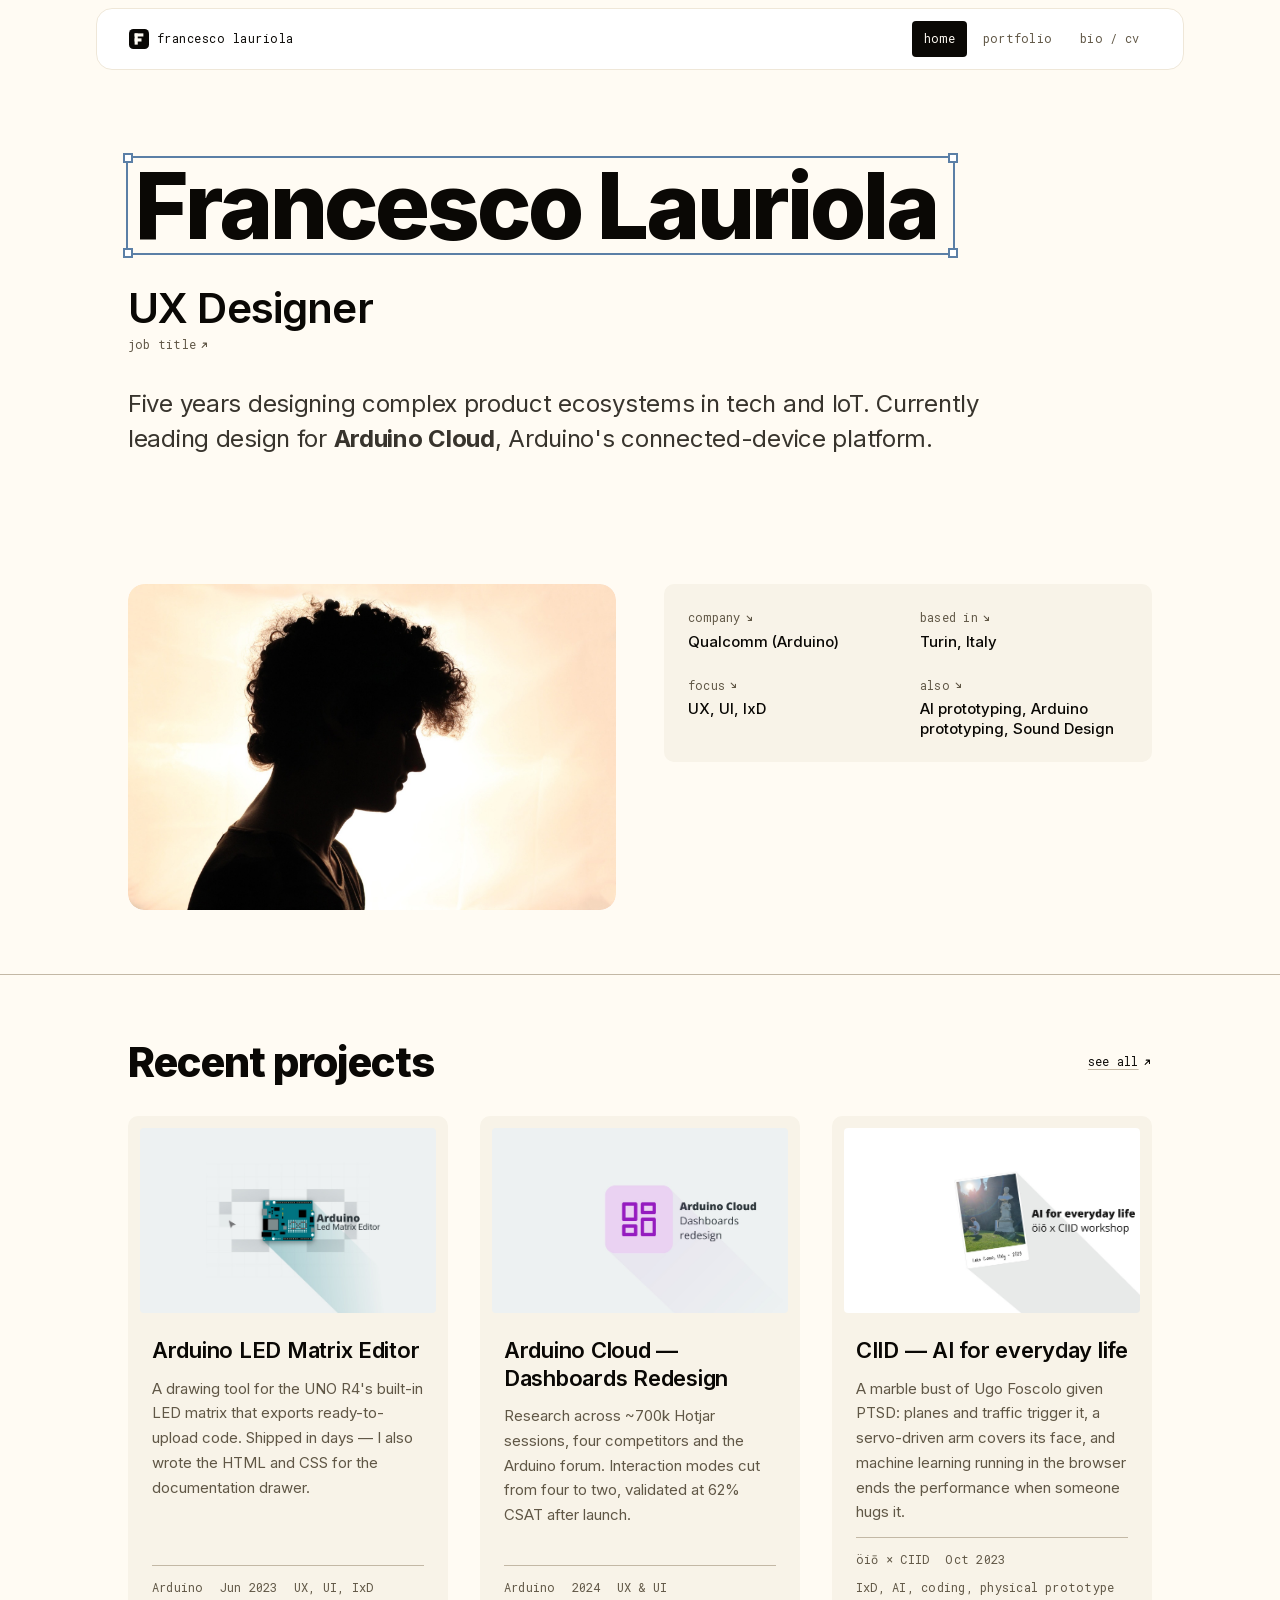
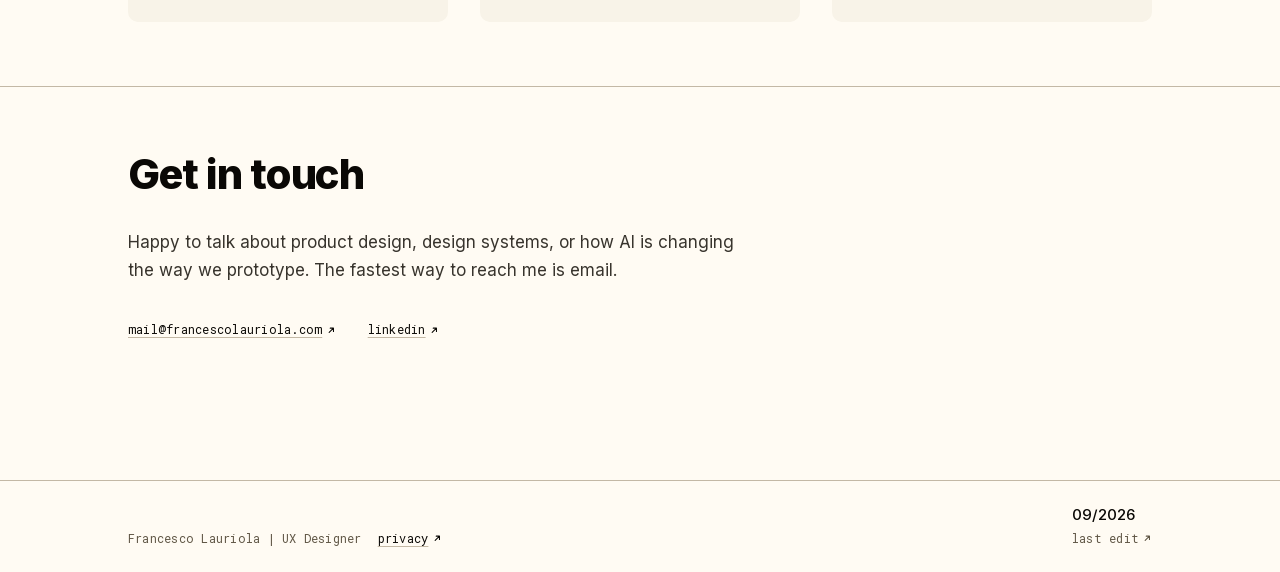
==== index.html @ 69a5b22e "Drop .html from the URLs GitHub Pages already resolves /portfolio to portfolio.html, so this is only" ====
<!doctype html>
<html lang="en">
<head>
<meta charset="utf-8">
<meta name="viewport" content="width=device-width, initial-scale=1">

<title>Francesco Lauriola — UX Designer</title>
<meta name="description" content="UX Designer with five years designing complex product ecosystems in tech and IoT. Currently leading design for Arduino Cloud at Qualcomm.">
<link rel="canonical" href="https://francescolauriola.com/">

<meta property="og:type" content="website">
<meta property="og:url" content="https://francescolauriola.com/">
<meta property="og:title" content="Francesco Lauriola — UX Designer">
<meta property="og:description" content="Five years designing complex product ecosystems in tech and IoT. Currently leading design for Arduino Cloud.">
<meta property="og:image" content="https://francescolauriola.com/assets/img/portrait.jpg">
<meta name="twitter:card" content="summary_large_image">
<meta name="theme-color" content="#F8F3E8">
<meta name="theme-color" content="#0A0805" media="(prefers-color-scheme: dark)">

<link rel="icon" href="favicon.svg" type="image/svg+xml">
<link rel="preload" href="assets/fonts/inter-latin.woff2" as="font" type="font/woff2" crossorigin>
<link rel="stylesheet" href="assets/css/site.css">

<!-- shared header + footer, defined once in assets/js/components.js.
     Not deferred: the custom elements must exist before the parser reaches them. -->
<script src="assets/js/site.config.js"></script>
<script src="assets/js/components.js"></script>

<script type="application/ld+json">
{
  "@context": "https://schema.org",
  "@type": "Person",
  "name": "Francesco Lauriola",
  "jobTitle": "UX Designer",
  "email": "mailto:mail@francescolauriola.com",
  "address": { "@type": "PostalAddress", "addressLocality": "Turin", "addressCountry": "IT" },
  "worksFor": { "@type": "Organization", "name": "Qualcomm (Arduino)" },
  "sameAs": [
    "https://www.linkedin.com/in/francesco-lauriola/"
  ]
}
</script>
</head>

<body data-page="home">

<a class="skip-link" href="#main">Skip to content</a>

<!-- One arrow, defined once, referenced everywhere. ↗ and ↘ are not in Inter's
     latin subset, so drawing them keeps weight and baseline consistent. -->
<svg width="0" height="0" style="position:absolute" aria-hidden="true" focusable="false">
  <symbol id="arrow" viewBox="0 0 12 12">
    <path d="M3 9 9 3M4.5 3H9v4.5" fill="none" stroke="currentColor" stroke-width="1.5"
          stroke-linecap="round" stroke-linejoin="round"/>
  </symbol>
  <!-- Lucide icons (MIT) — https://lucide.dev -->
  <symbol id="i-grip" viewBox="0 0 24 24">
    <circle cx="9" cy="5" r="1.6"/><circle cx="9" cy="12" r="1.6"/><circle cx="9" cy="19" r="1.6"/>
    <circle cx="15" cy="5" r="1.6"/><circle cx="15" cy="12" r="1.6"/><circle cx="15" cy="19" r="1.6"/>
  </symbol>
  <symbol id="i-reset" viewBox="0 0 24 24">
    <path d="M3 12a9 9 0 1 0 9-9 9.75 9.75 0 0 0-6.74 2.74L3 8"/><path d="M3 3v5h5"/>
  </symbol>
</svg>

<!-- announcements for assistive tech when blocks are reordered -->
<div class="sr-only" aria-live="polite" data-announce></div>

<site-header></site-header>

<!-- Same three links for browsers with JavaScript off, where <site-header>
     stays empty. Keep in sync with the NAV array in assets/js/components.js —
     the only thing on the site that is still duplicated per page. -->
<noscript>
  <nav class="nav nav--fallback" aria-label="Main">
    <a class="nav__link" data-page="home"      href="/">home</a>
    <a class="nav__link" data-page="portfolio" href="/portfolio">portfolio</a>
    <a class="nav__link" data-page="bio"       href="/bio">bio / cv</a>
  </nav>
</noscript>

<main id="main">

  <!-- Hero ------------------------------------------------------------- -->
  <section class="hero">
    <div class="container">

      <!-- The name in a selection box, as on the cover slide of the portfolio.
           Drag any handle to resize it: the name scales to fit and the page
           reflows underneath (site.js). The wrapper — not the <h1> — carries
           the handles, so the heading's accessible name stays clean. -->
      <div class="selbox hero__name" data-selbox>
        <h1 class="display">Francesco Lauriola</h1>
        <span class="selbox__handle selbox__handle--nw" data-side="-1" aria-hidden="true"></span>
        <span class="selbox__handle selbox__handle--ne" data-side="1"  aria-hidden="true"></span>
        <span class="selbox__handle selbox__handle--sw" data-side="-1" aria-hidden="true"></span>
        <button class="selbox__handle selbox__handle--se" data-side="1" type="button"
                role="slider" aria-label="Resize the name" aria-orientation="horizontal"
                aria-valuemin="0" aria-valuemax="100" aria-valuenow="100"></button>
      </div>

      <div class="meta meta--reverse">
        <span class="mono meta__label">
          job title <svg class="arrow" aria-hidden="true"><use href="#arrow"/></svg>
        </span>
        <p class="hero__role">UX Designer</p>
      </div>

      <p class="lead hero__intro">
        Five years designing complex product ecosystems in tech and IoT.
        Currently leading design for <strong>Arduino Cloud</strong>, Arduino's
        connected-device platform.
      </p>
    </div>
  </section>

  <!-- Portrait + facts ------------------------------------------------- -->
  <section class="section">
    <!-- Drag the portrait or the facts chip onto the other one to swap them. -->
    <div class="container split reveal" data-sortable="split">

      <figure class="portrait">
        <!-- draggable="false" + pointer-events:none in site.css § 7.6: macOS and iOS
             answer a press-and-hold on an <img> themselves (drag out, subject lift,
             save-image), which fought the reorder. The events land on the <figure>. -->
        <img src="assets/img/portrait.jpg" width="1600" height="1067" draggable="false"
             alt="Backlit profile portrait of Francesco Lauriola in silhouette against a warm amber background.">
        <button class="grip" type="button" aria-label="Move the portrait (drag, or use the arrow keys)">
          <svg aria-hidden="true"><use href="#i-grip"/></svg>
        </button>
      </figure>

      <div class="facts">
        <button class="grip" type="button" aria-label="Move the facts (drag, or use the arrow keys)">
          <svg aria-hidden="true"><use href="#i-grip"/></svg>
        </button>
        <div class="meta">
          <span class="mono meta__label">
            company <svg class="arrow arrow--down" aria-hidden="true"><use href="#arrow"/></svg>
          </span>
          <span class="meta__value">Qualcomm (Arduino)</span>
        </div>
        <div class="meta">
          <span class="mono meta__label">
            based in <svg class="arrow arrow--down" aria-hidden="true"><use href="#arrow"/></svg>
          </span>
          <span class="meta__value">Turin, Italy</span>
        </div>
        <div class="meta">
          <span class="mono meta__label">
            focus <svg class="arrow arrow--down" aria-hidden="true"><use href="#arrow"/></svg>
          </span>
          <span class="meta__value">UX, UI, IxD</span>
        </div>
        <div class="meta">
          <span class="mono meta__label">
            also <svg class="arrow arrow--down" aria-hidden="true"><use href="#arrow"/></svg>
          </span>
          <span class="meta__value">AI prototyping, Arduino prototyping, Sound Design</span>
        </div>
      </div>

    </div>
  </section>

  <!-- Selected work ---------------------------------------------------- -->
  <section class="section">
    <div class="container">

      <div class="section-head reveal">
        <div class="meta meta--reverse">
<!--        <span class="mono meta__label">
            selected work <svg class="arrow" aria-hidden="true"><use href="#arrow"/></svg>
            </span> -->
          <div class="h2-row">
            <h2 class="h2">Recent projects</h2>
            <button class="icon-btn" type="button" data-reset-order hidden
                    aria-label="Reset the original order" title="Reset order">
              <svg aria-hidden="true"><use href="#i-reset"/></svg>
            </button>
          </div>
        </div>
        <a class="out" href="/portfolio">
          see all <svg class="arrow" aria-hidden="true"><use href="#arrow"/></svg>
        </a>
      </div>

      <!-- Drag cards to reorder them; the reset button appears beside the title. -->
      <div class="projects reveal" data-sortable="cards">

        <!-- CARD TEMPLATE — duplicate this <article> to add a project -->
        <article class="project-card">
          <button class="grip" type="button" aria-label="Move this project (drag, or use the arrow keys)">
            <svg aria-hidden="true"><use href="#i-grip"/></svg>
          </button>
          <div class="project-card__cover">
            <img src="assets/img/projects/led-matrix-editor.jpg" width="1400" height="900" loading="lazy"
                 alt="Project cover: Arduino LED Matrix Editor.">
          </div>
          <div class="project-card__body">
            <h3 class="h3 project-card__title">
              <a class="project-card__link" href="/led-matrix-editor" draggable="false">Arduino LED Matrix Editor</a>
            </h3>
            <p class="project-card__desc">
              A drawing tool for the UNO R4's built-in LED matrix that exports ready-to-upload
              code. Shipped in days — I also wrote the HTML and CSS for the documentation drawer.
            </p>
            <div class="project-card__foot">
              <div class="meta-row">
                <span class="mono">Arduino</span>
                <span class="mono">Jun 2023</span>
                <span class="mono">UX, UI, IxD</span>
              </div>
            </div>
          </div>
        </article>

        <article class="project-card">
          <button class="grip" type="button" aria-label="Move this project (drag, or use the arrow keys)">
            <svg aria-hidden="true"><use href="#i-grip"/></svg>
          </button>
          <div class="project-card__cover">
            <img src="assets/img/projects/dashboards-redesign.jpg" width="1400" height="875" loading="lazy"
                 alt="Project cover: Arduino Cloud Dashboards redesign.">
          </div>
          <div class="project-card__body">
            <h3 class="h3 project-card__title">
              <a class="project-card__link" href="/dashboards-redesign" draggable="false">Arduino Cloud — Dashboards Redesign</a>
            </h3>
            <p class="project-card__desc">
              Research across ~700k Hotjar sessions, four competitors and the Arduino forum.
              Interaction modes cut from four to two, validated at 62% CSAT after launch.
            </p>
            <div class="project-card__foot">
              <div class="meta-row">
                <span class="mono">Arduino</span>
                <span class="mono">2024</span>
                <span class="mono">UX &amp; UI</span>
              </div>
            </div>
          </div>
        </article>

        <article class="project-card">
          <button class="grip" type="button" aria-label="Move this project (drag, or use the arrow keys)">
            <svg aria-hidden="true"><use href="#i-grip"/></svg>
          </button>
          <div class="project-card__cover">
            <img src="assets/img/projects/ciid-ai-everyday-life.jpg" width="1400" height="1074" loading="lazy"
                 alt="Project cover: AI for everyday life, öiō × CIID workshop on Lake Como.">
          </div>
          <div class="project-card__body">
            <h3 class="h3 project-card__title">
              <a class="project-card__link" href="/ciid" draggable="false">CIID — AI for everyday life</a>
            </h3>
            <p class="project-card__desc">
              A marble bust of Ugo Foscolo given PTSD: planes and traffic trigger it, a servo-driven
              arm covers its face, and machine learning running in the browser ends the performance
              when someone hugs it.
            </p>
            <div class="project-card__foot">
              <div class="meta-row">
                <span class="mono">öiō × CIID</span>
                <span class="mono">Oct 2023</span>
                <span class="mono">IxD, AI, coding, physical prototype</span>
              </div>
            </div>
          </div>
        </article>

      </div>
    </div>
  </section>

  <!-- Contact ---------------------------------------------------------- -->
  <section class="section">
    <div class="container reveal">
      <div class="section-head">
        <div class="meta meta--reverse">
          <!-- <span class="mono meta__label">
            contacts <svg class="arrow" aria-hidden="true"><use href="#arrow"/></svg>
          </span> -->
          <h2 class="h2">Get in touch</h2>
        </div>
      </div>

      <p class="prose">
        Happy to talk about product design, design systems, or how AI is changing the
        way we prototype. The fastest way to reach me is email.
      </p>

      <div class="contact-list">
        <a class="out" href="mailto:mail@francescolauriola.com">
          mail@francescolauriola.com <svg class="arrow" aria-hidden="true"><use href="#arrow"/></svg>
        </a>
        <a class="out" href="https://www.linkedin.com/in/francesco-lauriola/" target="_blank" rel="noopener">
          linkedin <svg class="arrow" aria-hidden="true"><use href="#arrow"/></svg>
        </a>
      </div>
    </div>
  </section>

</main>

<site-footer></site-footer>

<script src="assets/js/site.js"></script>
</body>
</html>
---- assets/css/site.css ----
/* =============================================================================
   Francesco Lauriola — personal site
   -----------------------------------------------------------------------------
   Mobile first. Every rule is written for a narrow screen; the min-width
   queries at the end of each component only ADD what a wider screen earns.

   Contents
     1. Fonts
     2. Tokens            ← edit colours and type here
     3. Dark theme        ← token overrides only, follows the OS
     4. Reset + cursor
     5. Typography
     6. Layout
     7. Components
     8. Motion
     9. Print
   -----------------------------------------------------------------------------
   RULE: components must only ever reference the SEMANTIC tokens (--bg, --text,
   --border …), never the primitives (--warm-100 …). That single rule is what
   makes the dark theme a block of token overrides instead of a rewrite.
   ========================================================================== */


/* 1. Fonts ================================================================= */
/* Inter and Roboto Mono, both under the SIL Open Font License 1.1. The licence
   travels with the files: assets/fonts/OFL-Inter.txt and OFL-Roboto-Mono.txt.
   Keep them there — serving a woff2 counts as redistributing the font, and the
   OFL asks for the notice to come along. */
/* Self-hosted variable woff2 — one file per subset covers every weight.
   Downloaded from Google Fonts (OFL). No third-party requests at runtime. */

@font-face {
  font-family: 'Inter';
  font-style: normal;
  font-weight: 100 900;
  font-display: swap;
  src: url('../fonts/inter-latin.woff2') format('woff2');
  unicode-range: U+0000-00FF, U+0131, U+0152-0153, U+02BB-02BC, U+02C6, U+02DA,
    U+02DC, U+0304, U+0308, U+0329, U+2000-206F, U+20AC, U+2122, U+2191, U+2193,
    U+2212, U+2215, U+FEFF, U+FFFD;
}
@font-face {
  font-family: 'Inter';
  font-style: normal;
  font-weight: 100 900;
  font-display: swap;
  src: url('../fonts/inter-latin-ext.woff2') format('woff2');
  unicode-range: U+0100-02BA, U+02BD-02C5, U+02C7-02CC, U+02CE-02D7, U+02DD-02FF,
    U+0304, U+0308, U+0329, U+1D00-1DBF, U+1E00-1E9F, U+1EF2-1EFF, U+2020,
    U+20A0-20AB, U+20AD-20C0, U+2113, U+2C60-2C7F, U+A720-A7FF;
}
@font-face {
  font-family: 'Roboto Mono';
  font-style: normal;
  font-weight: 100 700;
  font-display: swap;
  src: url('../fonts/robotomono-latin.woff2') format('woff2');
  unicode-range: U+0000-00FF, U+0131, U+0152-0153, U+02BB-02BC, U+02C6, U+02DA,
    U+02DC, U+0304, U+0308, U+0329, U+2000-206F, U+20AC, U+2122, U+2191, U+2193,
    U+2212, U+2215, U+FEFF, U+FFFD;
}
@font-face {
  font-family: 'Roboto Mono';
  font-style: normal;
  font-weight: 100 700;
  font-display: swap;
  src: url('../fonts/robotomono-latin-ext.woff2') format('woff2');
  unicode-range: U+0100-02BA, U+02BD-02C5, U+02C7-02CC, U+02CE-02D7, U+02DD-02FF,
    U+0304, U+0308, U+0329, U+1D00-1DBF, U+1E00-1E9F, U+1EF2-1EFF, U+2020,
    U+20A0-20AB, U+20AD-20C0, U+2113, U+2C60-2C7F, U+A720-A7FF;
}


/* 2. Tokens ================================================================ */

:root {
  color-scheme: light;

  /* --- primitives: brand colours, extracted from the 2026 CV and the Figma portfolio --- */
  --warm-50:  #FFFBF3;
  --warm-75:  #F8F5EF;   /* the portfolio's secondary surface */
  --warm-100: #F8F3E8;
  --warm-200: #EFE7D8;
  --warm-300: #C3B8A5;
  --warm-600: #605746;
  --warm-800: #38342D;
  --warm-950: #0A0805;
  /* dark-theme stops, same hue family; higher = darker, like the rest of the ramp */
  --warm-400: #A99F91;   /* muted text on dark — 7.7:1 on warm-950 */
  --warm-700: #4A443A;   /* hairline on dark  — 2.1:1 on warm-950 */
  --warm-850: #1B1611;   /* surface on dark */
  --warm-900: #120E0A;   /* dark background, gradient start */
  --white:      #FFFFFF;
  --select-500: #5B7FA6;

  /* --- semantic: the only colour tokens components may use --- */
  /*   --bg:          linear-gradient(153deg, #FFF9EE 0%, #FFF 100%), #FFF; */
  --bg:          var(--warm-50);    /*website bg*/  
  --surface:     var(--warm-100);   /* cards, chips, facts — flat, no border */
  --surface-alt: var(--white);      /* image grounds, placeholder */
  --border:      var(--warm-300);   /* dividers only */
  --border-subtle: var(--warm-200);
  --text-muted:  var(--warm-600);   /* 6.4:1 on --bg — safe for body copy */
  --text:        var(--warm-800);   /* 11.2:1 on --bg */
  --text-strong: var(--warm-950);
  --select:      var(--select-500); /* 3.8:1 — UI affordances only, never small text */
  --on-strong:   var(--warm-50);
  --sel-handle:  var(--white);      /* Figma's handles are white in both themes */

  --hairline:    1px solid var(--border);
  --shadow-lift: 0 2px 4px rgb(10 8 5 / 5%), 0 16px 40px -16px rgb(10 8 5 / 16%);

  /* --- cursor: assets/cursor.svg, 29×33, tip at (5,2) --- */
  --cursor: url('../cursor.svg') 5 2, auto;

  /* --- type --- */
  --font-sans: 'Inter', system-ui, -apple-system, 'Segoe UI', sans-serif;
  --font-mono: 'Roboto Mono', ui-monospace, SFMono-Regular, Menlo, monospace;

  --step-display: clamp(2.75rem, 1.2rem + 7vw, 5.75rem);
  --step-h2:      clamp(1.625rem, 1.1rem + 2.4vw, 2.625rem);
  --step-h3:      clamp(1.125rem, 1rem + 0.5vw, 1.375rem);
  --step-lead:    clamp(1.125rem, 1rem + 0.9vw, 1.5rem);
  --step-body:    1.0625rem;
  --step-small:   0.9375rem;
  --step-mono:    0.75rem;

  /* --- space --- */
  --sp-1: 0.25rem;  --sp-2: 0.5rem;   --sp-3: 0.75rem;  --sp-4: 1rem;
  --sp-5: 1.5rem;   --sp-6: 2rem;     --sp-7: 3rem;     --sp-8: 4rem;
  --sp-9: 6rem;     --sp-10: 8rem;

  --radius-sm: 4px;
  --radius:    10px;
  --radius-lg: 16px;

  --container: 68rem;
  --measure:   38rem;
  --gutter:    var(--sp-4);   /* page side padding — grows on wider screens */
}


/* 3. Dark theme ============================================================ */
/* Token overrides only — no component below knows the theme exists.

   Two selectors, one block each, and the blocks must stay identical:
     <html data-theme="dark">   → dark, whatever the OS says
     <html data-theme="light">  → light, whatever the OS says
     no attribute               → follows prefers-color-scheme
   The media query wraps ONLY the second selector. Put it outside and
   :not([data-theme="light"]) matches everyone — dark becomes the default.

   What changes: background, surfaces, hairline, the three text levels,
   on-strong (buttons and the brand mark invert), and the shadow.
   What stays: --select (the brand blue reads 4.8:1 on warm-950) and
   --sel-handle (Figma's handles are white in dark mode too). */

:root[data-theme="dark"] {
  color-scheme: dark;
  --bg:          linear-gradient(153deg, var(--warm-900) 0%, var(--warm-950) 100%), var(--warm-950);
  --surface:     var(--warm-850);
  --surface-alt: var(--warm-800);
  --border:      var(--warm-700);
  --border-subtle: var(--warm-800);
  --text-muted:  var(--warm-400);   /* 7.7:1 */
  --text:        var(--warm-200);   /* 16:1 */
  --text-strong: var(--warm-50);
  --on-strong:   var(--warm-950);   /* cream buttons, dark text */
  --shadow-lift: 0 2px 4px rgb(0 0 0 / 45%), 0 16px 40px -16px rgb(0 0 0 / 65%);
}

@media (prefers-color-scheme: dark) {
  :root:not([data-theme="light"]) {
    color-scheme: dark;
    --bg:          linear-gradient(153deg, var(--warm-900) 0%, var(--warm-950) 100%), var(--warm-950);
    --surface:     var(--warm-850);
    --surface-alt: var(--warm-800);
    --border:      var(--warm-700);
    --border-subtle: var(--warm-800);
    --text-muted:  var(--warm-400);
    --text:        var(--warm-200);
    --text-strong: var(--warm-50);
    --on-strong:   var(--warm-950);
    --shadow-lift: 0 2px 4px rgb(0 0 0 / 45%), 0 16px 40px -16px rgb(0 0 0 / 65%);
  }
}


/* 4. Reset + cursor ======================================================== */

*, *::before, *::after { box-sizing: border-box; }

html { -webkit-text-size-adjust: 100%; cursor: var(--cursor); }

body {
  margin: 0;
  background: var(--bg);
  color: var(--text);
  font-family: var(--font-sans);
  font-size: var(--step-body);
  line-height: 1.65;
  -webkit-font-smoothing: antialiased;
  text-rendering: optimizeLegibility;
  overflow-x: hidden;           /* belt and braces — nothing should overflow */
}

/* The custom arrow everywhere, links included; only the resize handles
   keep a system cursor, because that cursor IS the affordance. */
a, button, [role='button'], summary, label { cursor: var(--cursor); }

img, svg, video { display: block; max-width: 100%; height: auto; }

h1, h2, h3, h4, p, ul, ol, figure, blockquote { margin: 0; }
ul, ol { padding: 0; list-style: none; }

a { color: inherit; }

:where(a, button, [tabindex]):focus-visible {
  outline: 2px solid var(--select);
  outline-offset: 3px;
  border-radius: var(--radius-sm);
}


/* 5. Typography ============================================================ */

.display {
  font-size: var(--step-display);
  font-weight: 800;
  line-height: 0.95;
  letter-spacing: -0.035em;
  color: var(--text-strong);
  text-wrap: balance;
}

.h2 {
  font-size: var(--step-h2);
  font-weight: 800;
  line-height: 1.08;
  letter-spacing: -0.025em;
  color: var(--text-strong);
  text-wrap: balance;
}

.h3 {
  font-size: var(--step-h3);
  font-weight: 600;
  line-height: 1.25;
  letter-spacing: -0.012em;
  color: var(--text-strong);
}

.lead {
  font-size: var(--step-lead);
  line-height: 1.45;
  letter-spacing: -0.012em;
  color: var(--text);
  max-width: 60ch;
  text-wrap: pretty;
}

.prose { max-width: var(--measure); text-wrap: pretty; }
.prose p + p { margin-top: var(--sp-4); }
.prose strong { font-weight: 600; color: var(--text-strong); }

.small { font-size: var(--step-small); color: var(--text-muted); }

/* The mono label. His slides use it for every piece of metadata. */
.mono {
  font-family: var(--font-mono);
  font-size: var(--step-mono);
  font-weight: 400;
  letter-spacing: 0.02em;
  color: var(--text-muted);
  font-feature-settings: 'zero' 1;
}

/* Inline link inside body copy */
.link {
  text-decoration: underline;
  text-decoration-color: var(--border);
  text-underline-offset: 0.22em;
  text-decoration-thickness: 1px;
  transition: text-decoration-color 0.18s ease, color 0.18s ease;
}
.link:hover {
  color: var(--text-strong);
  text-decoration-color: var(--select);
}


/* 6. Layout ================================================================ */

.container {
  width: 100%;
  max-width: var(--container);
  margin-inline: auto;
  padding-inline: var(--gutter);
}

.section { padding-block: var(--sp-7); }
.section + .section { border-top: var(--hairline); }

/* Section heading with its mono label, mirroring the slides */
.section-head {
  display: flex;
  flex-direction: column;
  gap: var(--sp-3);
  margin-bottom: var(--sp-5);
}

.skip-link {
  position: absolute;
  left: var(--sp-4);
  top: var(--sp-4);
  z-index: 100;
  padding: var(--sp-2) var(--sp-4);
  background: var(--text-strong);
  color: var(--on-strong);
  border-radius: var(--radius-sm);
  font-family: var(--font-mono);
  font-size: var(--step-mono);
  text-decoration: none;
  transform: translateY(-200%);
}
.skip-link:focus { transform: none; }

@media (min-width: 40rem) {
  :root { --gutter: var(--sp-5); }
  .section { padding-block: var(--sp-8); }
  .section-head {
    flex-direction: row;
    flex-wrap: wrap;
    align-items: flex-end;
    justify-content: space-between;
    gap: var(--sp-3) var(--sp-5);
    margin-bottom: var(--sp-6);
  }
}

@media (min-width: 56rem) {
  :root { --gutter: var(--sp-6); }
}


/* 7. Components ============================================================ */

/* --- 7.1 Arrow -----------------------------------------------------------
   ↗ and ↘ are NOT in Inter's latin subset — as text they fall back to a
   system font with the wrong weight and baseline. Drawn as SVG instead.
   .arrow--down flips the same path vertically. */

.arrow {
  width: 0.72em;
  height: 0.72em;
  flex: none;
  stroke: currentColor;
  stroke-width: 1.5;
  fill: none;
  vertical-align: baseline;
  transition: transform 0.18s ease;
}
.arrow--down { transform: scaleY(-1); }


/* --- 7.2 Metadata pair ---------------------------------------------------
   label + value. The arrow points at the value: ↘ when the label sits above,
   ↗ when it sits below. */

.meta { display: flex; flex-direction: column; align-items: flex-start; gap: var(--sp-1); }

.meta__label {
  display: inline-flex;
  align-items: center;
  gap: 0.35em;
  white-space: nowrap;
}

.meta__value {
  font-size: var(--step-small);
  font-weight: 500;
  color: var(--text-strong);
  line-height: 1.3;
}

.meta--reverse { flex-direction: column-reverse; }

/* A row of metadata pairs */
.meta-row {
  display: flex;
  flex-wrap: wrap;
  gap: var(--sp-2) var(--sp-4);
}

/* A 2×2 block of metadata pairs — the cover-slide layout, on a card */
.meta-grid {
  display: grid;
  grid-template-columns: 1fr 1fr;
  gap: var(--sp-3) var(--sp-4);
}


/* --- 7.2b Inner page head ------------------------------------------------
   Home keeps the one display-size moment; inner pages open at h2 scale with
   the same mono label underneath, like "Projects Index / page title ↗". */

.page-head { padding-block: var(--sp-7) var(--sp-5); }
.page-head .prose { margin-top: var(--sp-4); }

@media (min-width: 40rem) {
  .page-head { padding-block: var(--sp-8) var(--sp-6); }
  .page-head .prose { margin-top: var(--sp-5); }
}


/* --- 7.3 Selection box ---------------------------------------------------
   The name sits in a Figma-style selection box: a 2px frame with four corner
   handles. With JS (site.js) the handles resize the box and the name scales
   to fit — min font 20px, max width the grid — and everything below reflows.
   Without JS it is a static frame and the name wraps as usual.

   The box is a wrapper around the <h1>, not the <h1> itself, so the handle
   button never becomes part of the heading's accessible name. */

.selbox {
  position: relative;
  display: block;
  width: fit-content;
  max-width: 100%;
  padding: 0.04em 0.08em;
  font-size: var(--step-display);
  border-radius: 0;                   /* a selection frame is always square */
  outline: 2px solid var(--select);   /* outline, not border: no effect on layout maths */
  outline-offset: 0;
}

.selbox .display { font-size: inherit; }

/* JS opts in to single-line scaling; without it the name wraps normally.
   Both properties, on both elements: `text-wrap: balance` on .display is a
   shorthand that would otherwise switch wrapping back on. */
.selbox.is-ready, .selbox.is-ready .display { white-space: nowrap; text-wrap: nowrap; }

.selbox__handle {
  position: absolute;
  width: 10px;
  height: 10px;
  margin: 0;
  padding: 0;
  background: var(--sel-handle);
  border: 2px solid var(--select);
  border-radius: 0;
  transform: translate(-50%, -50%);
  touch-action: none;
  cursor: nwse-resize;
}
/* a 30px hit area around each 10px handle, for fingers */
.selbox__handle::before { content: ''; position: absolute; inset: -10px; }

.selbox__handle--nw { left: 0;    top: 0; }
.selbox__handle--ne { left: 100%; top: 0;    cursor: nesw-resize; }
.selbox__handle--sw { left: 0;    top: 100%; cursor: nesw-resize; }
.selbox__handle--se { left: 100%; top: 100%; }

.selbox__handle:focus-visible { outline: 2px solid var(--select); outline-offset: 3px; }

body.is-resizing { user-select: none; -webkit-user-select: none; cursor: nwse-resize; }
body.is-resizing * { cursor: inherit; }


/* --- 7.4 Header ---------------------------------------------------------- */

/* <site-header> / <site-footer> (assets/js/components.js) print the real
   <header>/<footer> into their own light DOM. display:contents removes the
   custom element's own box from the layout, so the header below still sticks
   to the viewport and the footer still sits directly on <body>'s flow. */
site-header, site-footer { display: contents; }

.site-header {
  position: sticky;
  top: 8px;
  z-index: 20;
  background: var(--surface-alt);
  border-radius: var(--radius-lg);
  border: solid 1px var(--border-subtle);

  /* The bar follows the grid: same max-width as .container, and centred by the
     auto margins — without them a max-width block just stays at the left. */
  max-width: var(--container);
  margin-inline: auto;
  /*background: color-mix(in srgb, var(--bg) 88%, transparent);
  backdrop-filter: blur(10px);
  -webkit-backdrop-filter: blur(10px);
  border-bottom: var(--hairline);*/
}

@supports not (backdrop-filter: blur(10px)) {
  .site-header { background: var(--surface-alt); }
}

.site-header__inner {
  display: flex;
  align-items: center;
  justify-content: space-between;
  gap: var(--sp-3);
  min-height: 3.25rem;
}

.brand {
  display: inline-flex;
  align-items: center;
  gap: var(--sp-2);
  font-family: var(--font-mono);
  font-size: var(--step-mono);
  letter-spacing: 0.04em;
  text-decoration: none;
  color: var(--text-strong);
  white-space: nowrap;
}

.brand__mark { width: 20px; height: 20px; flex: none; }

/* Name only where there is room; the mark carries the brand on phones */
.brand__name { display: none; }

.nav { display: flex; align-items: center; gap: 2px; }

.nav__link {
  display: block;
  padding: var(--sp-2) var(--sp-2);
  font-family: var(--font-mono);
  font-size: var(--step-mono);
  letter-spacing: 0.02em;
  color: var(--text-muted);
  text-decoration: none;
  white-space: nowrap;
  border-radius: var(--radius-sm);
  transition: color 0.18s ease, background-color 0.18s ease;
}
.nav__link:hover { color: var(--text-strong); background: var(--surface); }

.nav__link[aria-current='page'] {
  color: var(--on-strong);
  background: var(--text-strong);   /* semantic, so it inverts with the theme — a primitive here was black-on-black in dark */
}

/* --- 7.4b Nav fallback, for <noscript> ------------------------------------
   The browser parses the contents of <noscript> only when scripting is off, so
   with JS on this element never exists and these rules cost nothing. It is a
   plain row of links rather than the sticky bar: without JS the job is reaching
   the other pages, not reproducing the chrome. */

.nav--fallback {
  max-width: var(--container);
  margin-inline: auto;
  flex-wrap: wrap;
  padding: var(--sp-3) var(--gutter);
}

/* The active pill without JS. site.js normally sets aria-current, but
   <body data-page> is already in the static HTML — CSS can do the same job. */
body[data-page='home']      .nav--fallback [data-page='home'],
body[data-page='portfolio'] .nav--fallback [data-page='portfolio'],
body[data-page='bio']       .nav--fallback [data-page='bio'] {
  color: var(--on-strong);
  background: var(--text-strong);
}

@media (min-width: 40rem) {
  .site-header__inner { min-height: 3.75rem; gap: var(--sp-4); }
  .brand__name { display: inline; }
  .nav { gap: var(--sp-1); }
  .nav__link { padding: var(--sp-2) var(--sp-3); }
}


/* --- 7.5 Hero ------------------------------------------------------------ */

.hero { padding-block: var(--sp-7) var(--sp-6); }

.hero__name { margin-bottom: var(--sp-5); }

.hero__role {
  font-size: var(--step-h2);
  font-weight: 600;
  line-height: 1.1;
  letter-spacing: -0.02em;
  color: var(--text-strong);
}

.hero__intro { margin-top: var(--sp-5); }

@media (min-width: 40rem) {
  .hero { padding-block: var(--sp-8) var(--sp-7); }
  .hero__name { margin-bottom: var(--sp-6); }
  .hero__intro { margin-top: var(--sp-6); }
}

@media (min-width: 56rem) {
  .hero { padding-block: var(--sp-9) var(--sp-8); }
}


/* --- 7.6 Portrait -------------------------------------------------------- */
/* The silhouette is backlit on warm amber — it sits on --surface-alt so the
   photo's own glow blends into the page rather than fighting a hard edge. */

.portrait {
  position: relative;
  overflow: hidden;
  border-radius: var(--radius-lg);
  background: var(--surface-alt);

  /* macOS and iOS claim a press-and-hold on a photo for themselves — drag the
     image out, lift the subject off the background, the save/copy callout —
     and every one of those fought the reorder drag. The <figure> takes the
     pointer instead, so the OS never sees an image being held. */
  -webkit-touch-callout: none;
  user-select: none;
  -webkit-user-select: none;
}

.portrait img {
  width: 100%;
  aspect-ratio: 4 / 3;
  object-fit: cover;
  object-position: 50% 42%;
  border-radius: inherit;   /* .is-dragging lifts the figure's overflow clip */

  /* the half that does the work — paired with draggable="false" in index.html.
     site.js resolves the drag with closest('[data-sortable] > *'), and that is
     the <figure>, so nothing about the reorder depends on the <img>. */
  pointer-events: none;
  -webkit-user-drag: none;
}

@media (min-width: 56rem) {
  .portrait img { aspect-ratio: 3 / 2; }
}


/* --- 7.7 Facts strip ----------------------------------------------------- */

.facts {
  display: grid;
  grid-template-columns: 1fr;
  gap: var(--sp-4);
  padding: var(--sp-4);
  background: var(--surface);
  border-radius: var(--radius);
  align-content: start;
}

@media (min-width: 30rem) {
  .facts { grid-template-columns: 1fr 1fr; gap: var(--sp-5); padding: var(--sp-5); }
}


/* --- 7.8 Project index --------------------------------------------------- */
/* The numbered list from slide 2 of the portfolio. */

.index { border-top: var(--hairline); }

.index__row {
  display: grid;
  grid-template-columns: 1.75rem 1fr;
  align-items: baseline;
  gap: var(--sp-1) var(--sp-3);
  padding-block: var(--sp-4);
  border-bottom: var(--hairline);
  text-decoration: none;
  transition: background-color 0.18s ease;
}
.index__row:hover { background: var(--surface); }

.index__num {
  display: inline-flex;
  align-items: center;
  gap: 0.25em;
  font-family: var(--font-mono);
  font-size: var(--step-mono);
  color: var(--text-muted);
}

.index__title {
  font-size: var(--step-h3);
  font-weight: 600;
  letter-spacing: -0.012em;
  color: var(--text-strong);
  text-decoration: underline;
  text-decoration-color: transparent;
  text-underline-offset: 0.2em;
  text-decoration-thickness: 1px;
  transition: text-decoration-color 0.18s ease;
}
.index__row:hover .index__title { text-decoration-color: var(--select); }

.index__meta {
  grid-column: 2;
  font-family: var(--font-mono);
  font-size: var(--step-mono);
  color: var(--text-muted);
}

@media (min-width: 40rem) {
  .index__row { grid-template-columns: 2rem 1fr auto; }
  .index__meta { grid-column: auto; }
}


/* --- 7.9 Project cards --------------------------------------------------- */
/* Flat, borderless chips on the secondary surface — the way text sits in
   boxes on the portfolio slides. The lift on hover is the only depth. */

.projects {
  display: grid;
  grid-template-columns: 1fr;
  gap: var(--sp-5);
}

@media (min-width: 40rem) {
  .projects { grid-template-columns: repeat(auto-fit, minmax(min(100%, 20rem), 1fr)); gap: var(--sp-6); }
}

.project-card {
  position: relative;          /* the stretched link below anchors to this */
  display: flex;
  flex-direction: column;
  background: var(--surface);
  border-radius: var(--radius);
  overflow: hidden;
  transition: box-shadow 0.22s ease, transform 0.22s ease;
}
.project-card:hover { box-shadow: var(--shadow-lift); transform: translateY(-2px); }

/* THE WHOLE CARD IS THE LINK. One anchor, sitting on the title, stretched
   over the card by a pseudo-element. Not an <a> wrapping the card: on the
   home page each card also holds a ⋮⋮ grip <button>, and a button inside an
   anchor is invalid and unusable. This way the accessibility tree still gets
   one link with the project's name as its text, and nothing else inside the
   card competes for the click.

   Two things depend on it and will break if you touch it:
   • .grip is z-index 2 — above the overlay, so the grip stays pressable;
   • site.js § 4 excludes .project-card__link from its "interactive" test, or
     dragging a card on the home page would never start. */
.project-card__link { text-decoration: none; }
.project-card__link::after {
  content: '';
  position: absolute;
  inset: 0;
  z-index: 1;
  border-radius: inherit;
}
/* The ring belongs around the card, not around the title's text box. Guarded:
   where :has() is missing the link keeps the default ring, so a keyboard user
   is never left without one. */
@supports selector(:has(a)) {
  .project-card__link:focus-visible { outline: 0; }
  .project-card:has(.project-card__link:focus-visible) {
    outline: 2px solid var(--select);
    outline-offset: 3px;
  }
}

/* The covers are Francesco's own Behance artwork on a cool grey. Inset on
   the warm chip they read as artwork in a frame rather than a temperature
   clash against the cream page. */
.project-card__cover {
  margin: var(--sp-3) var(--sp-3) 0;
  border-radius: var(--radius-sm);
  overflow: hidden;
  background: var(--surface-alt);
}

.project-card__cover img {
  width: 100%;
  aspect-ratio: 16 / 10;
  object-fit: cover;
}

/* Placeholder for a cover that has not been exported yet. Styled as a title
   card in the same language as the real covers, so it reads as intended.
   To swap in the real image, replace the whole
   <div class="project-card__cover project-card__cover--placeholder">…</div>
   with the same markup used by the other cards. */
.project-card__cover--placeholder {
  display: grid;
  place-content: center;
  gap: var(--sp-1);
  aspect-ratio: 16 / 10;
  text-align: center;
  padding: var(--sp-5);
  background:
    repeating-linear-gradient(
      -45deg,
      transparent 0 10px,
      color-mix(in srgb, var(--border) 28%, transparent) 10px 11px
    ),
    var(--surface-alt);
}

.project-card__body {
  display: flex;
  flex-direction: column;
  gap: var(--sp-3);
  padding: var(--sp-4);
  flex: 1;
}

@media (min-width: 40rem) {
  .project-card__body { padding: var(--sp-5); }
}

.project-card__desc { color: var(--text-muted); font-size: var(--step-small); text-wrap: pretty; }

/* The details — company, date, team, ownership — sit under the paragraph and
   are pushed to the bottom edge, so cards of different text lengths still
   line their spec block up across a row. */
.project-card__foot {
  margin-top: auto;
  padding-top: var(--sp-3);
  border-top: var(--hairline);
}


/* --- 7.10 Outbound link -------------------------------------------------- */

.out {
  display: inline-flex;
  align-items: center;
  gap: 0.4em;
  min-height: 44px;                 /* comfortable touch target */
  font-family: var(--font-mono);
  font-size: var(--step-mono);
  letter-spacing: 0.02em;
  color: var(--text-strong);
  text-decoration: underline;
  text-decoration-color: var(--border);
  text-underline-offset: 0.28em;
  text-decoration-thickness: 1px;
  transition: text-decoration-color 0.18s ease;
}
.out:hover { text-decoration-color: var(--select); }
.out:hover .arrow { transform: translate(1px, -1px); }
.out:hover .arrow--down { transform: scaleY(-1) translate(1px, -1px); }

/* Inside a card foot the 44px box would add dead space; the card is the target */
.project-card__foot .out, .site-footer .out { min-height: 0; }


/* --- 7.11 Other work list ------------------------------------------------ */

.other {
  display: grid;
  grid-template-columns: 1fr;
  gap: var(--sp-3);
}

@media (min-width: 40rem) {
  .other { grid-template-columns: repeat(auto-fit, minmax(min(100%, 16rem), 1fr)); }
}

.other__item {
  display: flex;
  align-items: baseline;
  justify-content: space-between;
  gap: var(--sp-3);
  padding: var(--sp-4);
  background: var(--surface);
  border-radius: var(--radius-sm);
  text-decoration: none;
  transition: box-shadow 0.18s ease, transform 0.18s ease;
}
.other__item:hover { box-shadow: var(--shadow-lift); transform: translateY(-1px); }

.other__name { font-size: var(--step-small); font-weight: 500; color: var(--text-strong); }


/* --- 7.12 CV blocks ------------------------------------------------------ */

.cv-entry {
  display: grid;
  grid-template-columns: 1fr;
  gap: var(--sp-2);
  padding-block: var(--sp-5);
  border-bottom: var(--hairline);
}
.cv-entry:first-of-type { border-top: var(--hairline); }

.cv-entry__when { font-family: var(--font-mono); font-size: var(--step-mono); color: var(--text-muted); }

.cv-entry__list { display: flex; flex-direction: column; gap: var(--sp-2); margin-top: var(--sp-3); }

.cv-entry__list li {
  position: relative;
  padding-left: 1.1em;
  font-size: var(--step-small);
  color: var(--text-muted);
  text-wrap: pretty;
}
.cv-entry__list li::before {
  content: '–';
  position: absolute;
  left: 0;
  color: var(--border);
}

@media (min-width: 40rem) {
  .cv-entry { grid-template-columns: minmax(9rem, 14rem) 1fr; gap: var(--sp-3) var(--sp-6); }
}

.skill-cols {
  display: grid;
  grid-template-columns: 1fr;
  gap: var(--sp-6);
}

.skill-cols span {
    color: var(--text-strong);
}

@media (min-width: 40rem) {
  .skill-cols { grid-template-columns: repeat(auto-fit, minmax(min(100%, 14rem), 1fr)); }
}

  .skill-list { display: flex; flex-direction: column; gap: var(--sp-2); margin-top: var(--sp-4);}
  .skill-list li { font-size: var(--step-small); color: var(--text-muted); }


/* --- 7.13 Button --------------------------------------------------------- */

.btn {
  display: inline-flex;
  align-items: center;
  justify-content: center;
  gap: 0.5em;
  min-height: 44px;
  padding: var(--sp-3) var(--sp-5);
  background: var(--text-strong);
  color: var(--on-strong);
  border: 1px solid var(--text-strong);
  border-radius: var(--radius-sm);
  font-family: var(--font-mono);
  font-size: var(--step-mono);
  letter-spacing: 0.02em;
  text-decoration: none;
  transition: background-color 0.18s ease, color 0.18s ease;
}
.btn:hover { background: transparent; color: var(--text-strong); }

.btn--ghost {
  background: transparent;
  color: var(--text-strong);
  border-color: var(--border);
}
.btn--ghost:hover { border-color: var(--text-strong); background: var(--surface); }


/* --- 7.14 Contact -------------------------------------------------------- */

.contact-list {
  display: flex;
  flex-direction: column;
  gap: var(--sp-1);
  margin-top: var(--sp-4);
}

@media (min-width: 40rem) {
  .contact-list { flex-direction: row; flex-wrap: wrap; gap: var(--sp-3) var(--sp-6); margin-top: var(--sp-5); }
}


/* --- 7.15 Footer rail ---------------------------------------------------- */
/* Mono, low, quiet — the running foot from the portfolio slides. */

.site-footer {
  border-top: var(--hairline);
  margin-top: var(--sp-7);
  padding-block: var(--sp-5);
}

.site-footer__inner {
  display: flex;
  flex-direction: column;
  gap: var(--sp-3);
}

/* the running credit and the privacy link travel together, so the rail keeps
   its two ends: who made this on the left, when it last changed on the right */
.site-footer__left {
  display: flex;
  flex-wrap: wrap;
  align-items: baseline;
  gap: var(--sp-2) var(--sp-4);
}

@media (min-width: 40rem) {
  .site-footer { margin-top: var(--sp-8); }
  .site-footer__inner {
    flex-direction: row;
    flex-wrap: wrap;
    align-items: flex-end;
    justify-content: space-between;
    gap: var(--sp-3) var(--sp-5);
  }
}


/* --- 7.16 Two-column split ----------------------------------------------- */

.split {
  display: grid;
  grid-template-columns: 1fr;
  gap: var(--sp-5);
}

@media (min-width: 56rem) {
  .split { grid-template-columns: 1.15fr 1fr; gap: var(--sp-7); align-items: start; }
  .split--even { grid-template-columns: 1fr 1fr; }

  /* The one split whose halves swap places (the home's portrait and facts)
     gets equal columns. With 1.15fr / 1fr the portrait was genuinely a
     different width in each slot, so the swap read as a resize rather than a
     move — and FLIP animates transforms, which cannot smooth a size change. */
  .split[data-sortable] { grid-template-columns: 1fr 1fr; }
}


/* 8. Motion ================================================================ */

/* Content is visible by default. JS opts in by putting .js-reveal on <html>,
   so a script error or blocked JS can never leave the page blank. */
.js-reveal .reveal {
  opacity: 0;
  transform: translateY(10px);
  transition: opacity 0.4s ease, transform 0.4s ease;
}
.js-reveal .reveal.is-visible { opacity: 1; transform: none; }

@media (prefers-reduced-motion: reduce) {
  *, *::before, *::after {
    animation-duration: 0.01ms !important;
    animation-iteration-count: 1 !important;
    transition-duration: 0.01ms !important;
    scroll-behavior: auto !important;
  }
  .js-reveal .reveal { opacity: 1; transform: none; }
}


/* 9. Print ================================================================= */
/* Mostly for bio.html — a recruiter printing the CV should get something clean. */

@media print {
  .site-header, .site-footer, .skip-link, .btn, .portrait, .selbox__handle { display: none; }
  body { background: #fff; color: #000; font-size: 10.5pt; }
  .section { padding-block: 0.6cm; border: 0; }
  .cv-entry { break-inside: avoid; grid-template-columns: 4cm 1fr; }
  .display { font-size: 24pt; }
  .h2 { font-size: 14pt; }
  .selbox { outline: 0; padding: 0; font-size: 24pt; width: auto; white-space: normal; }
  a { text-decoration: none; }
  .out::after { content: ' (' attr(href) ')'; font-size: 8pt; color: #555; }
  .js-reveal .reveal { opacity: 1; transform: none; }
}


/* --- 7.17 Case study ------------------------------------------------------
   One project, told in the order of its portfolio slides: cover, then a
   section per slide. Figures are flat chips like everything else. */

.case-head { padding-block: var(--sp-7) var(--sp-5); }
.case-head__title { margin-bottom: var(--sp-3); }
.case-head__sub {
  font-size: var(--step-h3);
  font-weight: 500;
  color: var(--text-muted);
  margin-bottom: var(--sp-5);
}
.case-head__actions { display: flex; flex-wrap: wrap; gap: var(--sp-2) var(--sp-4); margin-top: var(--sp-5); align-items: center; }

/* The cover slide's row of label ↘ value pairs. Each pair is its own chip —
   the slides set them as separate boxes, not as one slab with the pairs
   ruled off inside it. The container only does the spacing. */
.case-meta {
  display: grid;
  grid-template-columns: 1fr 1fr;
  gap: var(--sp-3);
}

.case-meta > .meta {
  padding: var(--sp-4);
  background: var(--surface);
  border-radius: var(--radius);
}

@media (min-width: 40rem) {
  .case-head { padding-block: var(--sp-8) var(--sp-6); }
  .case-meta { grid-template-columns: repeat(auto-fit, minmax(9rem, 1fr)); gap: var(--sp-4); }
  .case-meta > .meta { padding: var(--sp-4) var(--sp-5); }
}

.figure { margin: 0; background: var(--surface); border-radius: var(--radius); overflow: hidden; }
.figure img, .figure video { width: 100%; display: block; }
.figure--inset { padding: var(--sp-3); }
.figure--inset img, .figure--inset video { border-radius: var(--radius); }
.figure__caption { display: block; padding: var(--sp-3) var(--sp-1) var(--sp-1); }

.figure-grid { display: grid; grid-template-columns: 1fr; gap: var(--sp-4); }
@media (min-width: 40rem) { .figure-grid { grid-template-columns: 1fr 1fr; gap: var(--sp-5); } }

/* portrait phone videos: keep their ratio, never autoplay, load on demand */
.video { aspect-ratio: 9 / 16; object-fit: cover; background: var(--surface-alt); }

.bullets { display: flex; flex-direction: column; gap: var(--sp-2); margin-top: var(--sp-3); }
.bullets li { position: relative; padding-left: 1.1em; text-wrap: pretty; }
.bullets li::before { content: '–'; position: absolute; left: 0; color: var(--border); }
.prose .bullets + p { margin-top: var(--sp-4); }

.case-nav {
  display: flex;
  flex-direction: column;
  gap: var(--sp-3);
  padding-block: var(--sp-6);
  border-top: var(--hairline);
}
@media (min-width: 40rem) {
  .case-nav { flex-direction: row; justify-content: space-between; align-items: baseline; }
}

/* the running foot from the slides: "Arduino Labs | LED Matrix Editor" */
.runfoot { display: block; margin-top: var(--sp-6); }


/* --- 7.18 Sortable blocks ------------------------------------------------
   Home only. Cards can be dragged into a new order; the portrait and the
   facts chip can swap places. Mouse: drag from anywhere on the block.
   Touch: long-press anywhere, or drag the ⋮⋮ grip straight away — so a
   normal tap still scrolls the page. Icons are Lucide (MIT), inlined. */

[data-sortable] > * { position: relative; }

.grip {
  position: absolute;
  top: var(--sp-3);
  right: var(--sp-3);
  z-index: 2;
  width: 32px;
  height: 32px;
  display: grid;
  place-items: center;
  padding: 0;
  border: 0;
  border-radius: var(--radius-sm);
  background: var(--surface);
  background: color-mix(in srgb, var(--surface) 88%, transparent);
  -webkit-backdrop-filter: blur(4px);
  backdrop-filter: blur(4px);
  color: var(--text-muted);
  opacity: 0.85;
  cursor: grab;                 /* the one place a system cursor is the affordance */
  touch-action: none;           /* a finger on the grip never scrolls */
  transition: opacity 0.18s ease, color 0.18s ease;
}
.grip svg { width: 18px; height: 18px; fill: currentColor; }
.grip:hover, .grip:focus-visible { opacity: 1; color: var(--text-strong); }
.grip:active { cursor: grabbing; }

.is-sorting > * { transition: transform 0.22s ease; }
.is-sorting > .is-dragging {
  transition: none;
  z-index: 10;
  box-shadow: var(--shadow-lift);
  border-radius: var(--radius);
}
.is-sorting .project-card:hover { transform: none; box-shadow: none; }

body.is-grabbing { cursor: grabbing; user-select: none; -webkit-user-select: none; }
body.is-grabbing * { cursor: grabbing; }

/* h2 with an icon button beside it */
.h2-row { display: flex; align-items: center; gap: var(--sp-3); }

.icon-btn {
  width: 36px;
  height: 36px;
  display: inline-grid;
  place-items: center;
  padding: 0;
  border: 0;
  border-radius: var(--radius-sm);
  background: var(--surface);
  color: var(--text-muted);
  transition: color 0.18s ease, background-color 0.18s ease;
}
.icon-btn:hover, .icon-btn:focus-visible { color: var(--text-strong); background: var(--surface-alt); }
.icon-btn[hidden] { display: none; }   /* the author display would otherwise beat the hidden attribute */
.icon-btn svg { width: 18px; height: 18px; fill: none; stroke: currentColor; stroke-width: 2; stroke-linecap: round; stroke-linejoin: round; }

.sr-only {
  position: absolute;
  width: 1px;
  height: 1px;
  overflow: hidden;
  clip: rect(0 0 0 0);
  white-space: nowrap;
}

@media print { .grip, .icon-btn { display: none; } }


/* --- 7.19 Easter-egg mode --------------------------------------------------
   The ⋮⋮ grips never show: they exist for keyboard and screen-reader users
   only. The title keeps its selection frame at rest — it is the brand device
   from the cover slide — and its handles stay hidden until someone hovers,
   tabs to them, or taps. While another block is being dragged, the title
   yields the selection: only one thing is ever selected at a time. */

.grip { opacity: 0; pointer-events: none; }
.grip:focus { opacity: 1; pointer-events: auto; }   /* :focus, not :focus-visible — a grip
     can only ever be reached with Tab, since it takes no pointer events at rest */

/* The frame. A border on a pseudo-element, not an outline: an outline would
   follow the card's rounded corners, and a selection frame is square.

   It appears on hover — the only hint the page gives that a block can be
   moved — and stays on while the block is in flight. Hover only where there
   is a real pointer: on a touch screen :hover sticks after a tap and would
   strand a frame on the last block touched. No handles here; those belong to
   the name on the cover, which is presented as a selected object. */
[data-sortable] > .is-dragging { overflow: visible; }

[data-sortable] > .is-dragging::before {
  content: '';
  position: absolute;
  inset: 0;
  z-index: 3;
  pointer-events: none;
  border: 2px solid var(--select);
  border-radius: 0;
}

/* The same frame at rest, on hover. Separate block, not a second selector on
   the rule above: the media query has to wrap the hover half only. */
@media (hover: hover) {
  [data-sortable] > *:hover { overflow: visible; }

  [data-sortable] > *:hover::before {
    content: '';
    position: absolute;
    inset: 0;
    z-index: 3;
    pointer-events: none;
    border: 2px solid var(--select);
    border-radius: 0;
  }
}

[data-sortable] > .is-dragging::after {
  content: '';
  position: absolute;
  inset: -5px;
  z-index: 3;
  pointer-events: none;
  background-image:
    /* inner white fill */
    linear-gradient(var(--sel-handle), var(--sel-handle)),
    linear-gradient(var(--sel-handle), var(--sel-handle)),
    linear-gradient(var(--sel-handle), var(--sel-handle)),
    linear-gradient(var(--sel-handle), var(--sel-handle)),
    /* outer 2px frame */
    linear-gradient(var(--select), var(--select)),
    linear-gradient(var(--select), var(--select)),
    linear-gradient(var(--select), var(--select)),
    linear-gradient(var(--select), var(--select));
  background-size: 6px 6px, 6px 6px, 6px 6px, 6px 6px, 10px 10px, 10px 10px, 10px 10px, 10px 10px;
  background-repeat: no-repeat;
  background-position:
    left 2px top 2px, right 2px top 2px, left 2px bottom 2px, right 2px bottom 2px,
    left top, right top, left bottom, right bottom;
}

/* the title: frame always, handles on demand */
.selbox { transition: outline-color 0.2s ease; }
/* The title's handles are always on — the name is presented as a selected
   object, the way it is on the cover slide. They only step back while another
   block is being dragged (see body.is-grabbing below), so that just one thing
   ever reads as selected. */
.selbox__handle { opacity: 1; pointer-events: auto; transition: opacity 0.2s ease; }

/* something else is selected — the title steps back */
body.is-grabbing .selbox { outline-color: transparent; }
body.is-grabbing .selbox__handle { opacity: 0; pointer-events: none; }


/* --- 7.20 Screenshot stack ------------------------------------------------
   Three product windows overlapping in one frame, echoing the Final Design
   slide. Below 48rem the overlap is dropped entirely — three layered
   screenshots on a phone would be unreadable — and it becomes a plain
   vertical stack with captions.

   ┌──────────────────────────────────────────────────────────────────────┐
   │  TO PLAY WITH THE LAYOUT, EDIT ONLY THE BLOCK MARKED "composition".   │
   │  Nine numbers: x (from the left edge), y (from the top) and w (width) │
   │  for each window, all percentages of the frame. --shots-ratio sets    │
   │  the frame's own proportions. Everything else follows.                │
   │                                                                       │
   │  Fastest way to dial it in: open the page, right-click the stack →    │
   │  Inspect, select the .shots element, and drag the numbers in the      │
   │  Styles panel — the windows move live. Then copy the values here.     │
   │  (Remember ⌘⇧R after editing the file: the CSS caches hard.)          │
   └──────────────────────────────────────────────────────────────────────┘ */

.shots { display: flex; flex-direction: column; gap: var(--sp-3); }

.shots__item { margin: 0; }
.shots__item img { width: 100%; border-radius: var(--radius-sm); }
.shots__caption { display: block; padding-top: var(--sp-2); }

@media (min-width: 48rem) {
  .shots {
    /* ── composition ─────────────────────────────────────────────────── */
    --shots-ratio: 940 / 887;   /* the frame's proportions */

    --dashboard-x:  0%;   --dashboard-y: 32.1%;  --dashboard-w: 62.4%;
    --home-x:    16.8%;   --home-y:          0;  --home-w:      80.2%;
    --editor-x:  42.6%;   --editor-y:    50.6%;  --editor-w:    74.7%;
    /* ─────────────────────────────────────────────────────────────────── */

    display: block;
    position: relative;
    aspect-ratio: var(--shots-ratio);
    overflow: hidden;    /* clips the last window, as the slide edge does */
  }

  .shots__item {
    position: absolute;
    margin: 0;
    border-radius: var(--radius-sm);
    overflow: hidden;

    /* A hairline ring plus one tight drop. Three wide, soft shadows stacked
       on top of each other pooled into a dark smudge where the windows
       overlap; a ring separates the layers without accumulating. */
    box-shadow: 0 0 0 1px rgb(10 8 5 / 10%), 0 6px 14px -8px rgb(10 8 5 / 32%);
  }
  .shots__item img { display: block; border-radius: 0; }

  .shots__item--dashboard { left: var(--dashboard-x); top: var(--dashboard-y); width: var(--dashboard-w); z-index: 1; }
  .shots__item--home      { left: var(--home-x);      top: var(--home-y);      width: var(--home-w);      z-index: 2; }
  .shots__item--editor    { left: var(--editor-x);    top: var(--editor-y);    width: var(--editor-w);    z-index: 3; }

  .shots__caption { display: none; }   /* the windows speak for themselves once composed */
}


/* --- 7.21 Polaroid wall ---------------------------------------------------
   The CIID slides tell their story with instant photos scattered across the
   canvas: white border, a handwritten caption, every one tilted a little.
   Here they keep the tilt and the caption, but sit on a grid — a scatter
   that overlaps cannot survive a 375px phone, and the tilt alone carries
   the feeling.

   ┌──────────────────────────────────────────────────────────────────────┐
   │  TO RE-TILT A PHOTO, EDIT ITS --rot IN THE HTML, not this file:       │
   │      <figure class="polaroid" style="--rot:-2.5deg">                  │
   │  Small numbers only. Past about 4deg the grid starts to look untidy   │
   │  rather than casual, and the corners eat into the neighbour.          │
   └──────────────────────────────────────────────────────────────────────┘ */

.wall {
  display: grid;
  grid-template-columns: 1fr 1fr;
  gap: var(--sp-4);
  align-items: start;
  padding-inline: var(--sp-2);   /* room for the tilted corners */
}

/* The six AI tools scattered around the Outcome slide. They are supporting
   evidence, not hero images, and the exports are only 240px wide — the cap
   keeps each card near its natural size instead of upscaling it to mush. */
.wall--tools { gap: var(--sp-3); }
@media (min-width: 40rem) {
  .wall--tools { grid-template-columns: repeat(3, 1fr); max-width: 48rem; }
}

/* one photo on its own, at the size of the column it is given */
.wall--single { grid-template-columns: 1fr; }

.polaroid {
  margin: 0;
  padding: var(--sp-2);
  background: var(--surface-alt);
  border-radius: var(--radius-sm);
  rotate: var(--rot, 0deg);

  /* a hairline ring plus one tight drop — the same pair as .shots__item, so
     tilted cards that touch never pool their shadows into a smudge */
  box-shadow: 0 0 0 1px rgb(10 8 5 / 8%), 0 8px 18px -10px rgb(10 8 5 / 32%);
}

.polaroid img {
  display: block;
  width: 100%;
  border-radius: 2px;
  background: var(--surface);   /* the frame while the photo loads */
}

.polaroid__caption {
  display: block;
  padding-top: var(--sp-2);
  text-align: center;
  text-wrap: balance;
}

/* the deck's pencilled asides — "the office ↗", 'some of the "objects" ↗' */
.wall__note { display: block; margin-top: var(--sp-3); }
.wall__note--end   { text-align: right; }
.wall__note--above { margin: var(--sp-6) 0 var(--sp-3); }

/* --- 7.22 Numbered bullets ------------------------------------------------
   .bullets with a counter instead of the dash, for the interaction loop. */

.bullets--num { counter-reset: step; }
.bullets--num li { padding-left: 1.9em; }
.bullets--num li::before {
  counter-increment: step;
  content: counter(step) '.';
  font-family: var(--font-mono);
  font-size: var(--step-mono);
  color: var(--text-muted);
  top: 0.25em;
}
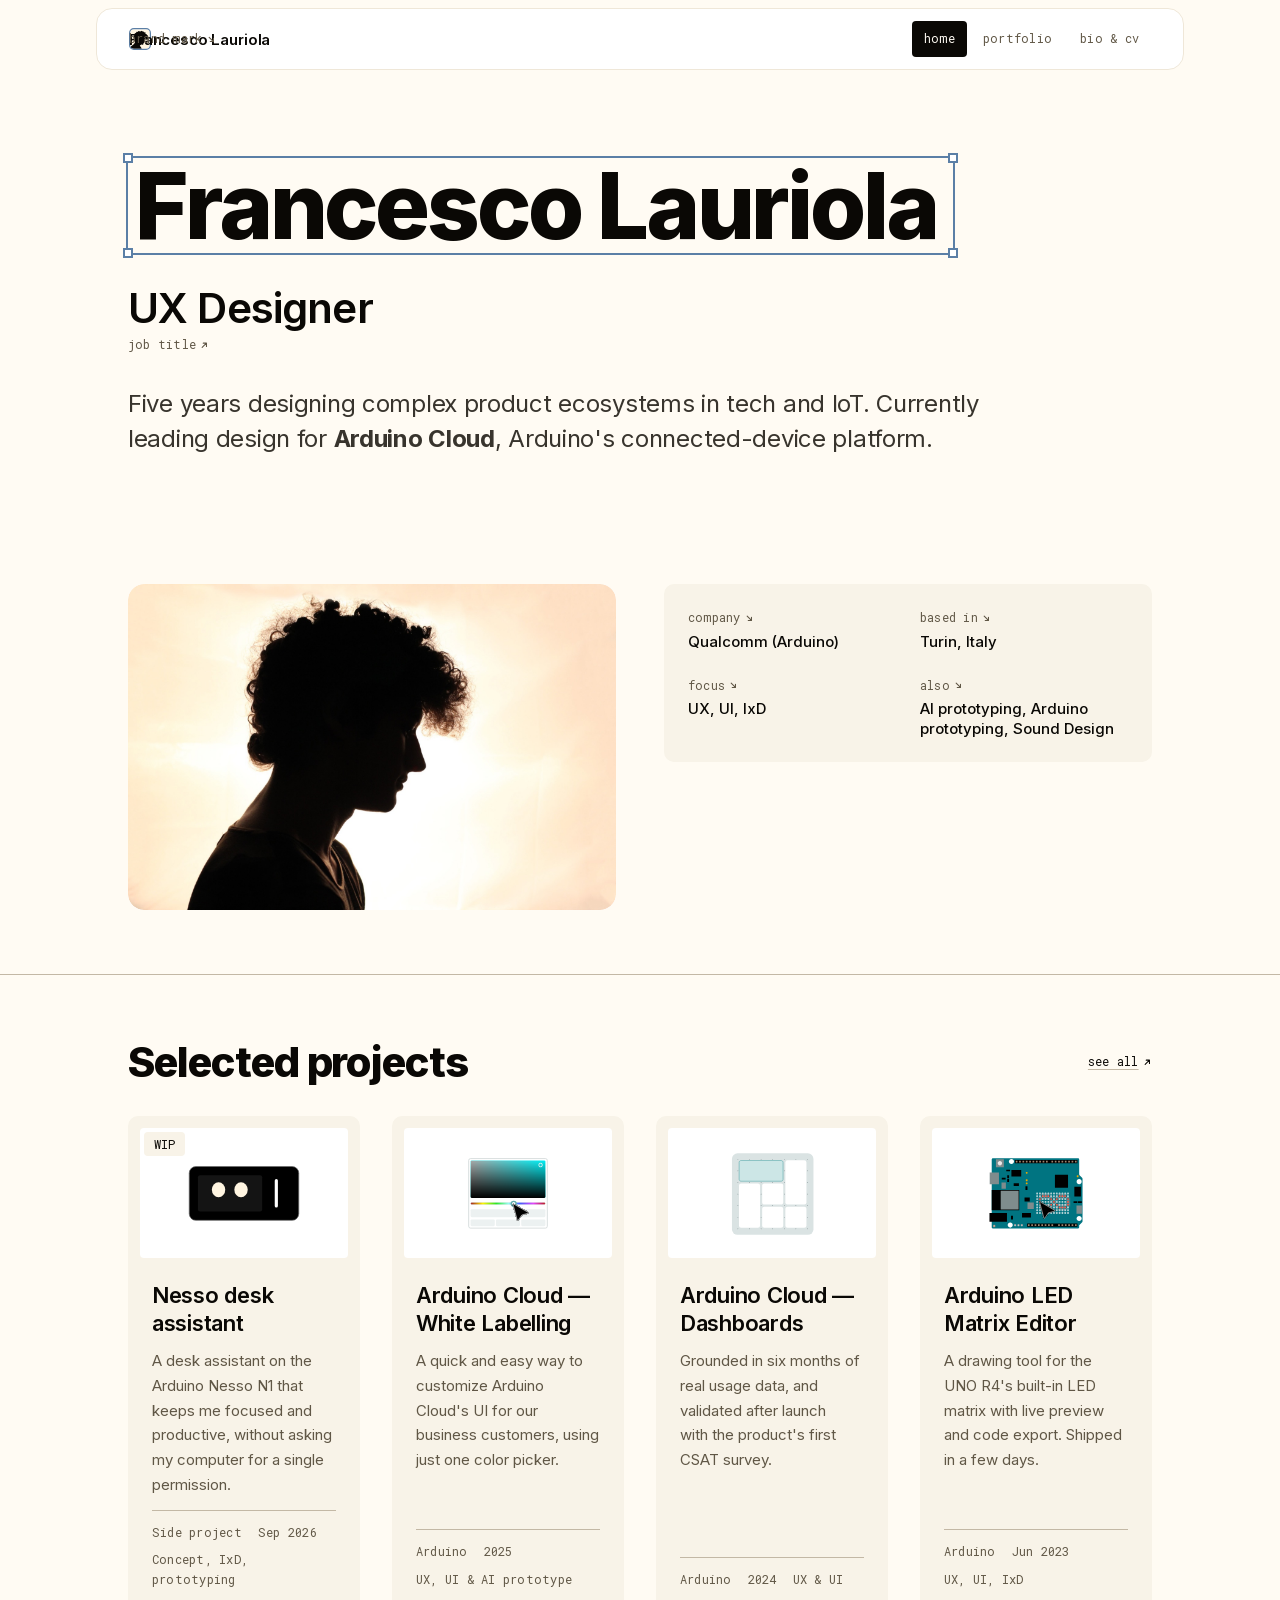
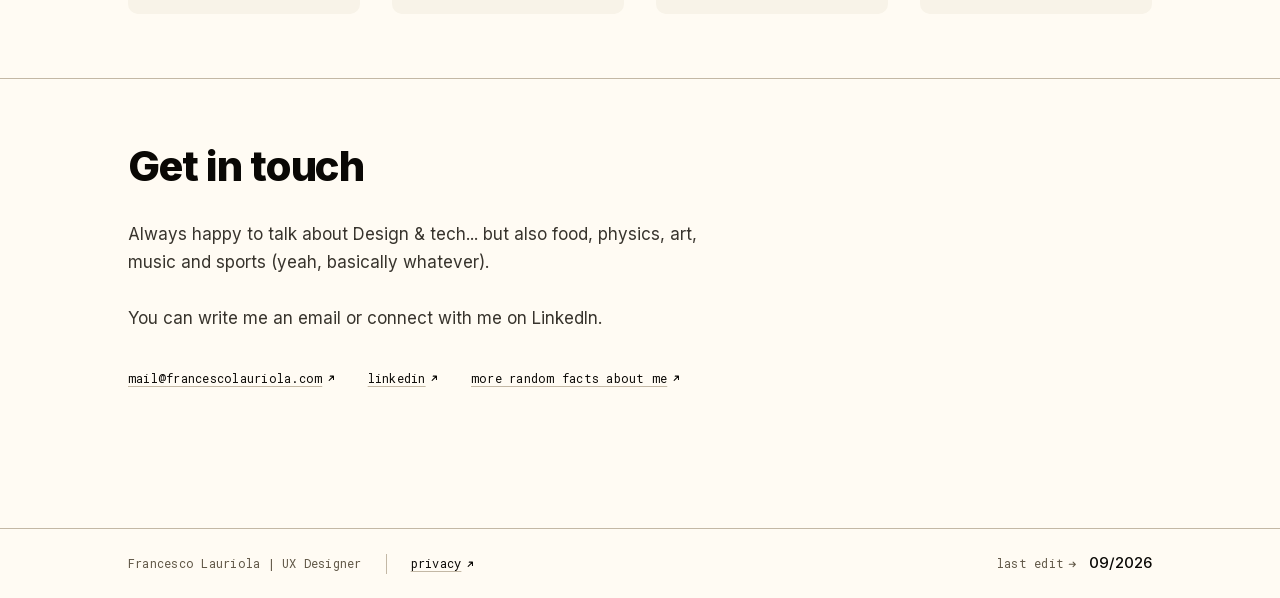
==== commit 08b0bf69: "Personal site" ====
--- a/index.html
+++ b/index.html
@@ -19,6 +19,7 @@
 
 <link rel="icon" href="favicon.svg" type="image/svg+xml">
 <link rel="preload" href="assets/fonts/inter-latin.woff2" as="font" type="font/woff2" crossorigin>
+<link rel="preload" href="assets/fonts/robotomono-latin.woff2" as="font" type="font/woff2" crossorigin>
 <link rel="stylesheet" href="assets/css/site.css">
 
 <!-- shared header + footer, defined once in assets/js/components.js.
@@ -75,7 +76,7 @@
   <nav class="nav nav--fallback" aria-label="Main">
     <a class="nav__link" data-page="home"      href="/">home</a>
     <a class="nav__link" data-page="portfolio" href="/portfolio">portfolio</a>
-    <a class="nav__link" data-page="bio"       href="/bio">bio / cv</a>
+    <a class="nav__link" data-page="bio"       href="/bio">bio &amp; cv</a>
   </nav>
 </noscript>
 
@@ -88,9 +89,12 @@
       <!-- The name in a selection box, as on the cover slide of the portfolio.
            Drag any handle to resize it: the name scales to fit and the page
            reflows underneath (site.js). The wrapper — not the <h1> — carries
-           the handles, so the heading's accessible name stays clean. -->
+           the handles, so the heading's accessible name stays clean.
+           data-dock: the header's brand name stays out of the bar until this
+           <h1> has scrolled under it (components.js); the portrait below does
+           the same for the brand mark. -->
       <div class="selbox hero__name" data-selbox>
-        <h1 class="display">Francesco Lauriola</h1>
+        <h1 class="display" data-dock="name">Francesco Lauriola</h1>
         <span class="selbox__handle selbox__handle--nw" data-side="-1" aria-hidden="true"></span>
         <span class="selbox__handle selbox__handle--ne" data-side="1"  aria-hidden="true"></span>
         <span class="selbox__handle selbox__handle--sw" data-side="-1" aria-hidden="true"></span>
@@ -119,7 +123,7 @@
     <!-- Drag the portrait or the facts chip onto the other one to swap them. -->
     <div class="container split reveal" data-sortable="split">
 
-      <figure class="portrait">
+      <figure class="portrait" data-dock="mark">
         <!-- draggable="false" + pointer-events:none in site.css § 7.6: macOS and iOS
              answer a press-and-hold on an <img> themselves (drag out, subject lift,
              save-image), which fought the reorder. The events land on the <figure>. -->
@@ -172,8 +176,17 @@
 <!--        <span class="mono meta__label">
             selected work <svg class="arrow" aria-hidden="true"><use href="#arrow"/></svg>
             </span> -->
+          <!-- iPhone only: Safari lets a page feel the phone move only after a
+               tap, and this is the tap. covers.js shows it when it is needed,
+               swaps in data-motion-then once allowed, hides it after the first
+               shake. Edit the two lines of copy here, and in portfolio.html. -->
+          <button class="mono meta__label trick" type="button" data-motion-ask hidden
+                  data-motion-then="now shake your phone">
+            <span data-motion-text>wanna see a magic trick?</span>
+            <svg class="arrow arrow--down" aria-hidden="true"><use href="#arrow"/></svg>
+          </button>
           <div class="h2-row">
-            <h2 class="h2">Recent projects</h2>
+            <h2 class="h2">Selected projects</h2>
             <button class="icon-btn" type="button" data-reset-order hidden
                     aria-label="Reset the original order" title="Reset order">
               <svg aria-hidden="true"><use href="#i-reset"/></svg>
@@ -186,30 +199,62 @@
       </div>
 
       <!-- Drag cards to reorder them; the reset button appears beside the title. -->
-      <div class="projects reveal" data-sortable="cards">
+      <div class="projects projects--four reveal" data-sortable="cards">
 
         <!-- CARD TEMPLATE — duplicate this <article> to add a project -->
         <article class="project-card">
           <button class="grip" type="button" aria-label="Move this project (drag, or use the arrow keys)">
             <svg aria-hidden="true"><use href="#i-grip"/></svg>
           </button>
-          <div class="project-card__cover">
-            <img src="assets/img/projects/led-matrix-editor.jpg" width="1400" height="900" loading="lazy"
-                 alt="Project cover: Arduino LED Matrix Editor.">
-          </div>
+          <div class="project-card__cover" data-cover="nesso">
+            <img src="assets/img/projects/Cover/Nesso.svg" width="296" height="185" loading="lazy"
+                 alt="Project cover: Nesso desk assistant.">
+          </div>
+          <span class="mono tag tag--cover" data-tooltip="work in progress">
+            <span aria-hidden="true">WIP</span><span class="sr-only">work in progress</span>
+          </span>
           <div class="project-card__body">
             <h3 class="h3 project-card__title">
-              <a class="project-card__link" href="/led-matrix-editor" draggable="false">Arduino LED Matrix Editor</a>
+              <a class="project-card__link" href="/nesso-desk-assistant" draggable="false">Nesso desk assistant</a>
             </h3>
             <p class="project-card__desc">
-              A drawing tool for the UNO R4's built-in LED matrix that exports ready-to-upload
-              code. Shipped in days — I also wrote the HTML and CSS for the documentation drawer.
+              A desk assistant on the Arduino Nesso N1 that keeps me focused and
+              productive, without asking my computer for a single permission.
+            </p>
+            <div class="project-card__foot">
+              <div class="meta-row">
+                <span class="mono">Side project</span>
+                <span class="mono">Sep 2026</span>
+                <span class="mono">Concept, IxD, prototyping</span>
+              </div>
+            </div>
+          </div>
+        </article>
+
+        <article class="project-card">
+          <button class="grip" type="button" aria-label="Move this project (drag, or use the arrow keys)">
+            <svg aria-hidden="true"><use href="#i-grip"/></svg>
+          </button>
+          <div class="project-card__cover" data-cover="white-label">
+            <picture>
+              <source media="(prefers-color-scheme: dark)" srcset="assets/img/projects/Cover/White%20Labelling_dark.svg">
+              <img src="assets/img/projects/Cover/White%20Labelling_light.svg" width="296" height="185" loading="lazy"
+                   alt="Project cover: Arduino Cloud white labelling settings.">
+            </picture>
+          </div>
+          <div class="project-card__body">
+            <h3 class="h3 project-card__title">
+              <a class="project-card__link" href="/white-labelling" draggable="false">Arduino Cloud — White Labelling</a>
+            </h3>
+            <p class="project-card__desc">
+              A quick and easy way to customize Arduino Cloud's UI for our business customers,
+              using just one color picker.
             </p>
             <div class="project-card__foot">
               <div class="meta-row">
                 <span class="mono">Arduino</span>
-                <span class="mono">Jun 2023</span>
-                <span class="mono">UX, UI, IxD</span>
+                <span class="mono">2025</span>
+                <span class="mono">UX, UI &amp; AI prototype</span>
               </div>
             </div>
           </div>
@@ -219,17 +264,20 @@
           <button class="grip" type="button" aria-label="Move this project (drag, or use the arrow keys)">
             <svg aria-hidden="true"><use href="#i-grip"/></svg>
           </button>
-          <div class="project-card__cover">
-            <img src="assets/img/projects/dashboards-redesign.jpg" width="1400" height="875" loading="lazy"
-                 alt="Project cover: Arduino Cloud Dashboards redesign.">
+          <div class="project-card__cover" data-cover="dashboards">
+            <picture>
+              <source media="(prefers-color-scheme: dark)" srcset="assets/img/projects/Cover/Dashboards%20improvements_dark.svg">
+              <img src="assets/img/projects/Cover/Dashboards%20improvements_light.svg" width="296" height="185" loading="lazy"
+                   alt="Project cover: Arduino Cloud Dashboards redesign.">
+            </picture>
           </div>
           <div class="project-card__body">
             <h3 class="h3 project-card__title">
-              <a class="project-card__link" href="/dashboards-redesign" draggable="false">Arduino Cloud — Dashboards Redesign</a>
+              <a class="project-card__link" href="/dashboards-redesign" draggable="false">Arduino Cloud — Dashboards</a>
             </h3>
             <p class="project-card__desc">
-              Research across ~700k Hotjar sessions, four competitors and the Arduino forum.
-              Interaction modes cut from four to two, validated at 62% CSAT after launch.
+              Grounded in six months of real usage data, and validated after launch
+              with the product's first CSAT survey.
             </p>
             <div class="project-card__foot">
               <div class="meta-row">
@@ -245,24 +293,23 @@
           <button class="grip" type="button" aria-label="Move this project (drag, or use the arrow keys)">
             <svg aria-hidden="true"><use href="#i-grip"/></svg>
           </button>
-          <div class="project-card__cover">
-            <img src="assets/img/projects/ciid-ai-everyday-life.jpg" width="1400" height="1074" loading="lazy"
-                 alt="Project cover: AI for everyday life, öiō × CIID workshop on Lake Como.">
+          <div class="project-card__cover" data-cover="led-matrix">
+            <img src="assets/img/projects/Cover/LED%20Matrix.svg" width="296" height="185" loading="lazy"
+                 alt="Project cover: Arduino LED Matrix Editor.">
           </div>
           <div class="project-card__body">
             <h3 class="h3 project-card__title">
-              <a class="project-card__link" href="/ciid" draggable="false">CIID — AI for everyday life</a>
+              <a class="project-card__link" href="/led-matrix-editor" draggable="false">Arduino LED Matrix Editor</a>
             </h3>
             <p class="project-card__desc">
-              A marble bust of Ugo Foscolo given PTSD: planes and traffic trigger it, a servo-driven
-              arm covers its face, and machine learning running in the browser ends the performance
-              when someone hugs it.
+              A drawing tool for the UNO R4's built-in LED matrix with live preview
+              and code export. Shipped in a few days.
             </p>
             <div class="project-card__foot">
               <div class="meta-row">
-                <span class="mono">öiō × CIID</span>
-                <span class="mono">Oct 2023</span>
-                <span class="mono">IxD, AI, coding, physical prototype</span>
+                <span class="mono">Arduino</span>
+                <span class="mono">Jun 2023</span>
+                <span class="mono">UX, UI, IxD</span>
               </div>
             </div>
           </div>
@@ -284,9 +331,12 @@
         </div>
       </div>
 
+      <!-- Borrows from the Random facts on the bio page — keep the two in sync. -->
       <p class="prose">
-        Happy to talk about product design, design systems, or how AI is changing the
-        way we prototype. The fastest way to reach me is email.
+        Always happy to talk about Design & tech... but also food, physics, art, music and sports (yeah, basically whatever).
+        <br>
+        <br>
+        You can write me an email or connect with me on LinkedIn.
       </p>
 
       <div class="contact-list">
@@ -296,6 +346,9 @@
         <a class="out" href="https://www.linkedin.com/in/francesco-lauriola/" target="_blank" rel="noopener">
           linkedin <svg class="arrow" aria-hidden="true"><use href="#arrow"/></svg>
         </a>
+        <a class="out" href="/bio#random-facts">
+          more random facts about me <svg class="arrow" aria-hidden="true"><use href="#arrow"/></svg>
+        </a>
       </div>
     </div>
   </section>
@@ -305,5 +358,6 @@
 <site-footer></site-footer>
 
 <script src="assets/js/site.js"></script>
+<script src="assets/js/covers.js"></script>
 </body>
 </html>
--- a/assets/css/site.css
+++ b/assets/css/site.css
@@ -92,6 +92,8 @@
   --warm-900: #120E0A;   /* dark background, gradient start */
   --white:      #FFFFFF;
   --select-500: #5B7FA6;
+  --red-700:    #B42318;   /* errors on light — 5.9:1 on warm-100, 6.6:1 on white */
+  --red-300:    #F28B82;   /* errors on dark  — 7.5:1 on warm-850, 5.2:1 on warm-800 */
 
   /* --- semantic: the only colour tokens components may use --- */
   /*   --bg:          linear-gradient(153deg, #FFF9EE 0%, #FFF 100%), #FFF; */
@@ -104,11 +106,18 @@
   --text:        var(--warm-800);   /* 11.2:1 on --bg */
   --text-strong: var(--warm-950);
   --select:      var(--select-500); /* 3.8:1 — UI affordances only, never small text */
+  --error:       var(--red-700);    /* a wrong input: its border and its message */
   --on-strong:   var(--warm-50);
   --sel-handle:  var(--white);      /* Figma's handles are white in both themes */
 
   --hairline:    1px solid var(--border);
   --shadow-lift: 0 2px 4px rgb(10 8 5 / 5%), 0 16px 40px -16px rgb(10 8 5 / 16%);
+
+  /* the band that sweeps a loading skeleton (7.23). It moves toward the text
+     in both themes: a shade here — a lighter sheen had no headroom on the
+     light ground, warm-100 to white is barely any contrast — and a sheen in
+     the dark theme, where lighter already means toward the text. */
+  --shimmer:     color-mix(in srgb, var(--warm-950) 8%, transparent);
 
   /* --- cursor: assets/cursor.svg, 29×33, tip at (5,2) --- */
   --cursor: url('../cursor.svg') 5 2, auto;
@@ -151,7 +160,8 @@
    :not([data-theme="light"]) matches everyone — dark becomes the default.
 
    What changes: background, surfaces, hairline, the three text levels,
-   on-strong (buttons and the brand mark invert), and the shadow.
+   on-strong (buttons and the brand mark invert), the shadow, the loading
+   shimmer, and the error red.
    What stays: --select (the brand blue reads 4.8:1 on warm-950) and
    --sel-handle (Figma's handles are white in dark mode too). */
 
@@ -167,6 +177,8 @@
   --text-strong: var(--warm-50);
   --on-strong:   var(--warm-950);   /* cream buttons, dark text */
   --shadow-lift: 0 2px 4px rgb(0 0 0 / 45%), 0 16px 40px -16px rgb(0 0 0 / 65%);
+  --shimmer:     color-mix(in srgb, var(--warm-800) 70%, transparent);
+  --error:       var(--red-300);
 }
 
 @media (prefers-color-scheme: dark) {
@@ -182,6 +194,8 @@
     --text-strong: var(--warm-50);
     --on-strong:   var(--warm-950);
     --shadow-lift: 0 2px 4px rgb(0 0 0 / 45%), 0 16px 40px -16px rgb(0 0 0 / 65%);
+    --shimmer:     color-mix(in srgb, var(--warm-800) 70%, transparent);
+    --error:       var(--red-300);
   }
 }
 
@@ -485,8 +499,10 @@
   border: solid 1px var(--border-subtle);
 
   /* The bar follows the grid: same max-width as .container, and centred by the
-     auto margins — without them a max-width block just stays at the left. */
-  max-width: var(--container);
+     auto margins — without them a max-width block just stays at the left.
+     The min() keeps at least 8px from each page edge (same as `top`) once the
+     viewport is narrower than the container. */
+  max-width: min(var(--container), 100% - 16px);
   margin-inline: auto;
   /*background: color-mix(in srgb, var(--bg) 88%, transparent);
   backdrop-filter: blur(10px);
@@ -510,18 +526,22 @@
   display: inline-flex;
   align-items: center;
   gap: var(--sp-2);
-  font-family: var(--font-mono);
-  font-size: var(--step-mono);
-  letter-spacing: 0.04em;
+  font-family: var(--font-sans);
+  font-size: var(--step-small);
+  font-weight: 600;
+  letter-spacing: -0.01em;
   text-decoration: none;
   color: var(--text-strong);
   white-space: nowrap;
 }
 
-.brand__mark { width: 20px; height: 20px; flex: none; }
-
-/* Name only where there is room; the mark carries the brand on phones */
-.brand__name { display: none; }
+.brand__mark { width: 22px; height: 22px; flex: none; }
+
+/* The full name where there is room, the initials on phones.
+   Nudged 1px down: the portrait's weight sits low, so a geometrically
+   centred name reads high next to it. */
+.brand__name { position: relative; top: 1px; }
+.brand__full { display: none; }
 
 .nav { display: flex; align-items: center; gap: 2px; }
 
@@ -568,11 +588,178 @@
 
 @media (min-width: 40rem) {
   .site-header__inner { min-height: 3.75rem; gap: var(--sp-4); }
-  .brand__name { display: inline; }
+  .brand__full { display: inline; }
+  .brand__initials { display: none; }
   .nav { gap: var(--sp-1); }
   .nav__link { padding: var(--sp-2) var(--sp-3); }
 }
 
+/* --- 7.4c Brand dock, home only -------------------------------------------
+   On the home the brand is not in the bar to begin with: the page's own name
+   and portrait are. components.js adds .has-name once the <h1> has scrolled
+   completely under the bar, .has-mark once the portrait has.
+
+   Both rise in from the bar's bottom edge — the edge the originals just
+   slipped under — so they read as the same objects arriving, not as new ones
+   fading in. The bar clips them on the way.
+
+   The name comes first, flush left, with no slot kept for the mark. When the
+   mark arrives its slot opens, pushing the name right, and 0.075s later
+   the mark rises into it. Leaving mirrors it with the same lag: the mark
+   drops, then the slot closes. The delays below are what order those steps; each
+   state carries the delays of the transition INTO it.
+
+   Before anything arrives, .brand__label — "brand mark ↘", a meta label like
+   the facts' — keeps the bar from looking empty and points down at the
+   originals. The arriving name pushes it out through the top of the bar: the
+   value takes the place of its label. */
+
+/* The case-study header (§ 7.4d) moves the same way, so it shares these. */
+.site-header--dock,
+.site-header--case {
+  --dock-rise: 2.75rem;                      /* centre of the bar → below its bottom edge */
+  --dock-scale: 1.3;
+  --dock-scale-mark: 2;                      /* the mark comes from the large portrait: more to shed */
+  --dock-ease: cubic-bezier(0.2, 0.8, 0.2, 1);
+  overflow: hidden;
+  overflow: clip;                            /* clip, where supported, makes no scroll container */
+}
+
+/* They also start a little oversized and settle to size as they rise, as if
+   shrinking from the page's scale into the bar's. Both scale from their
+   left edge, so each stays put against whatever is on its left. */
+.site-header--dock .brand__name,
+.site-header--dock .brand__mark {
+  opacity: 0;
+  transform: translateY(var(--dock-rise)) scale(var(--dock-scale));
+}
+.site-header--dock .brand__name,
+.site-header--dock .brand__mark { transform-origin: left center; }
+.site-header--dock .brand__mark { transform: translateY(var(--dock-rise)) scale(var(--dock-scale-mark)); }
+
+.site-header--dock .brand__name {
+  transition: opacity 0.25s ease, transform 0.5s var(--dock-ease);
+}
+
+/* The mark's slot: a negative margin that swallows the mark and the gap, so
+   the name sits flush left. The mark keeps its 22px throughout — animating
+   its width instead squashed the image while the slot opened. */
+.site-header--dock .brand__mark {
+  margin-right: calc(-22px - var(--sp-2));
+  transition: margin-right 0.35s var(--dock-ease) 0.075s, opacity 0.2s ease, transform 0.4s var(--dock-ease);
+}
+
+/* Out of flow, so it takes no width or gap from the brand. */
+.site-header--dock .brand { position: relative; }
+.brand__label {
+  position: absolute;
+  left: 0;
+  top: 50%;
+  translate: 0 -50%;
+  pointer-events: none;
+  transition: opacity 0.25s ease 0.1s, transform 0.45s var(--dock-ease) 0.1s;
+}
+.site-header--dock.has-name .brand__label,
+.site-header--dock .brand:focus-visible .brand__label {
+  opacity: 0;
+  transform: translateY(calc(var(--dock-rise) * -1));
+  transition-delay: 0s;
+}
+/* Below ~360px "brand mark" would run under the nav: it shortens to "brand". */
+@media (max-width: 22.4rem) {
+  .brand__label-more { display: none; }
+}
+
+/* Nothing on show yet: no invisible link to click. Still reachable by Tab —
+   and focusing it brings the whole brand in, see below. */
+.site-header--dock:not(.has-name):not(.has-mark) .brand { pointer-events: none; }
+
+.site-header--dock.has-name .brand__name,
+.site-header--dock.has-mark .brand__mark,
+.site-header--dock .brand:focus-visible .brand__name,
+.site-header--dock .brand:focus-visible .brand__mark {
+  opacity: 1;
+  transform: none;
+}
+
+.site-header--dock.has-mark .brand__mark,
+.site-header--dock .brand:focus-visible .brand__mark {
+  margin-right: 0;
+  transition-delay: 0s, 0.075s, 0.075s;      /* slot, opacity, transform */
+}
+
+
+/* --- 7.4d Case title, case studies only -----------------------------------
+   Inside a case study the nav marks nothing — you are on none of its pages.
+   Instead the bar names the project: once the <h1> has scrolled completely
+   under it, components.js adds .has-title, the name folds to "FL" and the
+   title rises in after it — "FL — AI for everyday life".
+
+   The fold: the letters after each initial sit in a .brand__fold, an
+   inline grid whose one column goes from 1fr (its text's width) to 0fr. The
+   bar clips them as they shrink, so they read as retracting into the
+   initials. Phones show "FL" anyway (§ 7.4), so there only the title moves.
+
+   The title rises from the bar's bottom edge, like the brand on the home: it
+   is the <h1> that just slipped under it. Order, both ways: the name makes
+   room, then the title enters; the title leaves, then the name unfolds. As in
+   § 7.4c, each state carries the delays of the transition into it.
+
+   Its type is the brand's, one step quieter: same sans and size, regular
+   weight, muted. A heading's tone, so it can't pass for one of the mono nav
+   links on the right — and it is plain text, not a link.
+
+   Phones skip it: at 375px the nav leaves the title about 27px, which is
+   "N…". It appears from 40rem, where the full name does (§ 7.4). */
+
+.site-header__lead {
+  display: flex;
+  align-items: center;
+  gap: var(--sp-2);
+  min-width: 0;                              /* lets a long title shrink, not the nav */
+}
+
+.brand__fold {
+  display: inline-grid;
+  grid-template-columns: 1fr;
+  transition: grid-template-columns 0.4s var(--dock-ease) 0.15s, opacity 0.25s ease 0.15s;
+}
+.brand__fold > span { min-width: 0; overflow: hidden; }
+
+.site-header--case.has-title .brand__fold {
+  grid-template-columns: 0fr;
+  opacity: 0;
+  transition-delay: 0s;
+}
+
+.case-title {
+  display: none;
+  gap: var(--sp-2);
+  min-width: 0;
+  position: relative;
+  top: 1px;                                  /* the same optical nudge as .brand__name */
+  font-family: var(--font-sans);
+  font-size: var(--step-small);
+  font-weight: 400;
+  letter-spacing: -0.01em;
+  color: var(--text-muted);
+  white-space: nowrap;
+  opacity: 0;
+  transform: translateY(var(--dock-rise)) scale(var(--dock-scale));
+  transform-origin: left center;
+  transition: opacity 0.25s ease, transform 0.5s var(--dock-ease);
+}
+.case-title__text { min-width: 0; overflow: hidden; text-overflow: ellipsis; }
+
+.site-header--case.has-title .case-title {
+  opacity: 1;
+  transform: none;
+  transition-delay: 0.15s;
+}
+
+@media (min-width: 40rem) {
+  .case-title { display: flex; }
+}
 
 /* --- 7.5 Hero ------------------------------------------------------------ */
 
@@ -636,6 +823,15 @@
 
 @media (min-width: 56rem) {
   .portrait img { aspect-ratio: 3 / 2; }
+
+  /* --fill: the photo takes the full height of its column instead of a fixed
+     ratio, so the text beside it sets the height and the two halves end level.
+     Width is untouched — the column still comes from .split. The crop does the
+     work: object-fit stays `cover`, so the frame changes and the subject never
+     stretches. Two columns only; below 56rem the split stacks and there is no
+     column height to fill, so the 4/3 ratio above still governs. */
+  .portrait--fill { align-self: stretch; }
+  .portrait--fill img { height: 100%; aspect-ratio: auto; }
 }
 
 
@@ -720,6 +916,15 @@
 
 @media (min-width: 40rem) {
   .projects { grid-template-columns: repeat(auto-fit, minmax(min(100%, 20rem), 1fr)); gap: var(--sp-6); }
+}
+
+/* Home: four cards in one row on wide screens, 2×2 below that — never the
+   3 + 1 orphan the auto-fit grid above would leave. */
+@media (min-width: 40rem) {
+  .projects--four { grid-template-columns: repeat(2, 1fr); }
+}
+@media (min-width: 64rem) {
+  .projects--four { grid-template-columns: repeat(4, 1fr); }
 }
 
 .project-card {
@@ -778,6 +983,29 @@
   aspect-ratio: 16 / 10;
   object-fit: cover;
 }
+
+/* The same cover put inline by covers.js, so a shake can move its parts.
+   Same box as the <img> it stands in for. isolation: the exports' blend modes
+   must mix with the cover itself, not with the card behind it. */
+.project-card__cover > svg {
+  width: 100%;
+  aspect-ratio: 16 / 10;
+  isolation: isolate;
+}
+
+/* "wanna see a magic trick?" under the projects heading, iPhone only (covers.js).
+   A mono label that happens to be a button: no chrome, same muted ink, the
+   arrow pointing down at the covers that will do the trick. */
+.trick {
+  padding: var(--sp-1) 0;      /* a taller tap target, same look */
+  border: 0;
+  background: none;
+  font-family: var(--font-mono);
+  transition: opacity 0.4s ease;
+}
+.trick[hidden] { display: none; }   /* the author display would otherwise beat the hidden attribute */
+.trick:disabled { color: var(--text-muted); }
+.trick.is-done { opacity: 0; }
 
 /* Placeholder for a cover that has not been exported yet. Styled as a title
    card in the same language as the real covers, so it reads as intended.
@@ -849,7 +1077,7 @@
 .project-card__foot .out, .site-footer .out { min-height: 0; }
 
 
-/* --- 7.11 Other work list ------------------------------------------------ */
+/* --- 7.11 Earlier work list ---------------------------------------------- */
 
 .other {
   display: grid;
@@ -877,29 +1105,92 @@
 .other__name { font-size: var(--step-small); font-weight: 500; color: var(--text-strong); }
 
 
-/* --- 7.12 CV blocks ------------------------------------------------------ */
-
-.cv-entry {
-  display: grid;
-  grid-template-columns: 1fr;
-  gap: var(--sp-2);
-  padding-block: var(--sp-5);
-  border-bottom: var(--hairline);
-}
-.cv-entry:first-of-type { border-top: var(--hairline); }
-
-.cv-entry__when { font-family: var(--font-mono); font-size: var(--step-mono); color: var(--text-muted); }
-
-.cv-entry__list { display: flex; flex-direction: column; gap: var(--sp-2); margin-top: var(--sp-3); }
-
-.cv-entry__list li {
+/* --- 7.12 CV blocks ------------------------------------------------------
+   Grouped by organisation, following the 2026 CV: an organisation line
+   (name + `// place`), then every role held there hanging off a single
+   hairline, dates on the role line.
+
+       Arduino            // Turin, hybrid
+       │ Product Designer // Apr 2025 — Dec 2025
+       │ – bullet
+
+   No horizontal rule between organisations — the whitespace and the name do
+   that work. The one exception is a block marked [data-rule-before], which
+   says "different kind of experience", not merely "next employer". Boolean is
+   the only one today: teaching, not product work, and it ran in parallel with
+   the Arduino years rather than after them. Mark another block the same way
+   if a new entry earns it; the rule follows the marker, not the position.
+   ------------------------------------------------------------------------ */
+
+.cv-org { padding-block: var(--sp-6) 0; }
+.cv-org:first-of-type { padding-top: 0; }
+
+.cv-org[data-rule-before] {
+  border-top: var(--hairline);
+  margin-top: var(--sp-6);   /* same above as below, so the rule sits */
+  padding-top: var(--sp-6);  /* centred in the gap, not against the name */
+}
+
+.cv-org__head {
+  display: flex;
+  flex-wrap: wrap;
+  align-items: baseline;
+  gap: var(--sp-1) var(--sp-3);
+}
+
+.cv-org__name {
+  font-size: var(--step-h3);
+  font-weight: 600;
+  line-height: 1.2;
+  letter-spacing: -0.01em;
+  color: var(--text-strong);
+}
+
+/* `//` is decoration, not content: it is drawn, so screen readers and
+   copy-paste get the plain place name. */
+.cv-org__where,
+.cv-role__when {
+  font-family: var(--font-mono);
+  font-size: var(--step-mono);
+  color: var(--text-muted);
+}
+.cv-org__where::before,
+.cv-role__when::before { content: '// '; color: var(--border); }
+
+/* every role at one organisation hangs off a single hairline */
+.cv-org__roles {
+  display: flex;
+  flex-direction: column;
+  gap: var(--sp-4);
+  margin-top: var(--sp-3);
+  padding-left: var(--sp-4);
+  border-left: var(--hairline);
+}
+
+.cv-role__head {
+  display: flex;
+  flex-wrap: wrap;
+  align-items: baseline;
+  gap: var(--sp-1) var(--sp-2);
+}
+
+.cv-role__title {
+  font-size: var(--step-body);
+  font-weight: 600;
+  line-height: 1.3;
+  color: var(--text);
+}
+
+.cv-role__list { display: flex; flex-direction: column; gap: var(--sp-2); margin-top: var(--sp-2); }
+
+.cv-role__list li {
   position: relative;
   padding-left: 1.1em;
   font-size: var(--step-small);
   color: var(--text-muted);
   text-wrap: pretty;
 }
-.cv-entry__list li::before {
+.cv-role__list li::before {
   content: '–';
   position: absolute;
   left: 0;
@@ -907,8 +1198,12 @@
 }
 
 @media (min-width: 40rem) {
-  .cv-entry { grid-template-columns: minmax(9rem, 14rem) 1fr; gap: var(--sp-3) var(--sp-6); }
-}
+  .cv-org { padding-block: var(--sp-7) 0; }
+  .cv-org:first-of-type { padding-top: 0; }
+  .cv-org[data-rule-before] { margin-top: var(--sp-7); padding-top: var(--sp-7); }
+  .cv-org__roles { gap: var(--sp-5); padding-left: var(--sp-5); }
+}
+
 
 .skill-cols {
   display: grid;
@@ -1000,10 +1295,26 @@
   .site-footer__inner {
     flex-direction: row;
     flex-wrap: wrap;
-    align-items: flex-end;
+    align-items: center;
     justify-content: space-between;
     gap: var(--sp-3) var(--sp-5);
   }
+
+  /* privacy is a destination, not part of the credit: a hairline and air
+     keep it from reading as the tail of "UX Designer" */
+  .site-footer__left { align-items: center; gap: var(--sp-2) var(--sp-5); }
+  .site-footer__left .out {
+    padding-left: var(--sp-5);
+    border-left: var(--hairline);
+  }
+
+  /* last edit sits beside its date, so the arrow turns to point across at it */
+  .site-footer .meta {
+    flex-direction: row;
+    align-items: baseline;
+    gap: var(--sp-3);
+  }
+  .site-footer .meta__label .arrow { transform: rotate(45deg); }
 }
 
 
@@ -1056,7 +1367,7 @@
   .site-header, .site-footer, .skip-link, .btn, .portrait, .selbox__handle { display: none; }
   body { background: #fff; color: #000; font-size: 10.5pt; }
   .section { padding-block: 0.6cm; border: 0; }
-  .cv-entry { break-inside: avoid; grid-template-columns: 4cm 1fr; }
+  .cv-org, .cv-role__head + .cv-role__list { break-inside: avoid; }
   .display { font-size: 24pt; }
   .h2 { font-size: 14pt; }
   .selbox { outline: 0; padding: 0; font-size: 24pt; width: auto; white-space: normal; }
@@ -1109,9 +1420,12 @@
 
 .figure-grid { display: grid; grid-template-columns: 1fr; gap: var(--sp-4); }
 @media (min-width: 40rem) { .figure-grid { grid-template-columns: 1fr 1fr; gap: var(--sp-5); } }
+/* three portrait clips in a row — tall phone videos would be twice as tall in two columns */
+@media (min-width: 40rem) { .figure-grid--3 { grid-template-columns: repeat(3, 1fr); } }
 
 /* portrait phone videos: keep their ratio, never autoplay, load on demand */
 .video { aspect-ratio: 9 / 16; object-fit: cover; background: var(--surface-alt); }
+.video--wide { aspect-ratio: 16 / 9; }   /* a landscape clip, cropped from a phone video */
 
 .bullets { display: flex; flex-direction: column; gap: var(--sp-2); margin-top: var(--sp-3); }
 .bullets li { position: relative; padding-left: 1.1em; text-wrap: pretty; }
@@ -1207,7 +1521,7 @@
   white-space: nowrap;
 }
 
-@media print { .grip, .icon-btn { display: none; } }
+@media print { .grip, .icon-btn, .lb-zoom { display: none; } }
 
 
 /* --- 7.19 Easter-egg mode --------------------------------------------------
@@ -1355,69 +1669,55 @@
 }
 
 
-/* --- 7.21 Polaroid wall ---------------------------------------------------
-   The CIID slides tell their story with instant photos scattered across the
-   canvas: white border, a handwritten caption, every one tilted a little.
-   Here they keep the tilt and the caption, but sit on a grid — a scatter
-   that overlaps cannot survive a 375px phone, and the tilt alone carries
-   the feeling.
-
-   ┌──────────────────────────────────────────────────────────────────────┐
-   │  TO RE-TILT A PHOTO, EDIT ITS --rot IN THE HTML, not this file:       │
-   │      <figure class="polaroid" style="--rot:-2.5deg">                  │
-   │  Small numbers only. Past about 4deg the grid starts to look untidy   │
-   │  rather than casual, and the corners eat into the neighbour.          │
-   └──────────────────────────────────────────────────────────────────────┘ */
-
-.wall {
+/* --- 7.21 Small-photo masonry --------------------------------------------
+   The CIID page has many photos, all small exports of mixed shapes. They use
+   the same .figure cards as every other case study; only the layout around
+   them differs. A grid lined them up in rows, so a short photo left a hole
+   under it; columns stack each card straight under the one above, and the
+   space between any two cards is the same --gap both ways.
+   - two columns even on a phone, since one per row would upscale 200px
+     exports to mush and make the page endless;
+   - the order runs down the first column, then the second. */
+
+.figure-masonry {
+  --gap: var(--sp-4);
+  columns: 2;
+  column-gap: var(--gap);
+  margin-bottom: calc(-1 * var(--gap));   /* cancel the last card's margin */
+}
+.figure-masonry > .figure {
+  break-inside: avoid;
+  margin-bottom: var(--gap);
+}
+/* only bites where the page sets an aspect-ratio to even out the columns */
+.figure-masonry img { object-fit: cover; }
+
+/* The six AI tools on the Outcome slide, across the full container. All
+   the same shape, so columns buy nothing and would scramble the reading
+   order; a grid with the same --gap looks identical and keeps it. The
+   exports are only 240px wide: six in a row on desktop keeps each card near
+   that size instead of upscaling it — three wide would blow them up 1.6×. */
+.figure-masonry--tools {
   display: grid;
   grid-template-columns: 1fr 1fr;
-  gap: var(--sp-4);
-  align-items: start;
-  padding-inline: var(--sp-2);   /* room for the tilted corners */
-}
-
-/* The six AI tools scattered around the Outcome slide. They are supporting
-   evidence, not hero images, and the exports are only 240px wide — the cap
-   keeps each card near its natural size instead of upscaling it to mush. */
-.wall--tools { gap: var(--sp-3); }
-@media (min-width: 40rem) {
-  .wall--tools { grid-template-columns: repeat(3, 1fr); max-width: 48rem; }
-}
-
-/* one photo on its own, at the size of the column it is given */
-.wall--single { grid-template-columns: 1fr; }
-
-.polaroid {
-  margin: 0;
-  padding: var(--sp-2);
-  background: var(--surface-alt);
-  border-radius: var(--radius-sm);
-  rotate: var(--rot, 0deg);
-
-  /* a hairline ring plus one tight drop — the same pair as .shots__item, so
-     tilted cards that touch never pool their shadows into a smudge */
-  box-shadow: 0 0 0 1px rgb(10 8 5 / 8%), 0 8px 18px -10px rgb(10 8 5 / 32%);
-}
-
-.polaroid img {
-  display: block;
-  width: 100%;
-  border-radius: 2px;
-  background: var(--surface);   /* the frame while the photo loads */
-}
-
-.polaroid__caption {
-  display: block;
-  padding-top: var(--sp-2);
-  text-align: center;
-  text-wrap: balance;
-}
-
-/* the deck's pencilled asides — "the office ↗", 'some of the "objects" ↗' */
-.wall__note { display: block; margin-top: var(--sp-3); }
-.wall__note--end   { text-align: right; }
-.wall__note--above { margin: var(--sp-6) 0 var(--sp-3); }
+  gap: var(--gap);
+  margin-bottom: 0;
+}
+.figure-masonry--tools > .figure { margin-bottom: 0; }
+@media (min-width: 40rem) { .figure-masonry--tools { grid-template-columns: repeat(3, 1fr); } }
+@media (min-width: 56rem) { .figure-masonry--tools { grid-template-columns: repeat(6, 1fr); } }
+
+/* The deck's pencilled asides — "the office ↗", 'some of the "objects" ↗'.
+   Flex like .meta__label: svg is display:block site-wide, so in a plain
+   block the arrow dropped onto a line of its own. */
+.figure-note {
+  display: flex;
+  align-items: center;
+  gap: 0.35em;
+  margin-top: var(--sp-3);
+}
+.figure-note--end   { justify-content: flex-end; }
+.figure-note--above { margin: var(--sp-6) 0 var(--sp-3); }
 
 /* --- 7.22 Numbered bullets ------------------------------------------------
    .bullets with a counter instead of the dash, for the interaction loop. */
@@ -1432,3 +1732,584 @@
   color: var(--text-muted);
   top: 0.25em;
 }
+
+
+/* --- 7.23 Lightbox --------------------------------------------------------
+   Case-study pages only; the behaviour is assets/js/lightbox.js. Click an
+   image — or the ⤢ badge on a video — and it opens larger on the page's own
+   ground, with a properties panel beside it: caption, type, pixel size, alt
+   text. The rows are the .meta pairs from the case-study heads, so the panel
+   reads like those — and like the right rail of the tool the site's whole
+   visual language comes from. No black scrim: the overlay IS the page.
+
+       ┌──────────────────────────────────────────────────┐
+       │                                               ✕  │  bar
+       │  ┌───────────────────────────┐  ┌─────────────┐  │
+       │  │                           │  │ properties  │  │
+       │  │          media            │  │ caption     │  │  stage
+       │  │                           │  │ type · size │  │
+       │  └───────────────────────────┘  │ alt text    │  │
+       │                                 └─────────────┘  │
+       │                ‹   03 / 12   ›                   │  rail
+       └──────────────────────────────────────────────────┘
+
+   Under 56rem the panel drops below the media. Chosen from six prototyped
+   variants, where it was D. */
+
+/* The trigger on the page. The frame on hover would be the sortable-block
+   language; a lighter touch is enough here, since the ⤢ badge says the rest. */
+@media (hover: hover) {
+  .lb-thumb { transition: opacity 0.18s ease; }
+  .lb-thumb:hover { opacity: 0.92; }
+}
+.lb-thumb:focus-visible { outline: 2px solid var(--select); outline-offset: 3px; }
+
+/* :where() keeps this at zero specificity: .figure needs a
+   positioning context for the badge, but .shots__item is already absolute
+   on wide screens, and a plain .lb-host here — later in the file, same
+   weight — would have pulled the three stacked windows back into the flow. */
+:where(.lb-host) { position: relative; }
+
+/* ⤢ — sits on the figure, so it works both for an image, which is clickable
+   whole, and a video, where it is the only way in.
+
+   A solid chip, deliberately NOT the frosted glass of .grip: this badge sits
+   on top of the media, and one of those is a 3 000px animated GIF. A
+   backdrop-filter has to re-blur whatever is under it every time that
+   changes — so hovering the GIF to open it made the browser blur a 5-megapixel
+   frame up to fifty times a second, and it kept going after the overlay
+   closed, with the pointer still resting there. */
+.lb-zoom {
+  position: absolute;
+  top: var(--sp-3);
+  right: var(--sp-3);
+  z-index: 2;
+  width: 32px;
+  height: 32px;
+  display: grid;
+  place-items: center;
+  padding: 0;
+  border: 0;
+  border-radius: var(--radius-sm);
+  background: var(--surface);
+  color: var(--text-muted);
+  opacity: 0;
+  transition: opacity 0.18s ease, color 0.18s ease;
+}
+.lb-zoom svg { width: 16px; height: 16px; fill: none; stroke: currentColor; stroke-width: 1.75; stroke-linecap: round; stroke-linejoin: round; }
+.lb-host:hover .lb-zoom, .lb-zoom:focus-visible { opacity: 1; }
+.lb-zoom:hover { color: var(--text-strong); }
+
+/* a finger gets no hover, so on a video the badge has to be there at rest */
+@media (hover: none) { .lb-host--video .lb-zoom { opacity: 0.9; } }
+
+/* The shell. <dialog> for the top layer, Esc and the focus trap. The dialog
+   fills the viewport and carries the page's own background; ::backdrop stays
+   transparent, since it does not reliably inherit custom properties. */
+.lb {
+  width: 100vw;
+  max-width: 100vw;
+  height: 100dvh;
+  max-height: 100dvh;
+  margin: 0;
+  padding: 0;
+  border: 0;
+  overflow: hidden;
+  background: var(--bg);
+  color: var(--text);
+}
+.lb::backdrop { background: transparent; }
+
+/* One row, exactly the dialog's height. With the default `auto` the row
+   grows to fit its content, .lb__inner's height:100% resolves against that,
+   and nothing is ever clipped. */
+.lb[open] {
+  display: grid;
+  grid-template-rows: minmax(0, 1fr);
+  animation: lb-in 0.22s ease both;
+}
+
+.lb__inner {
+  display: grid;
+  grid-template-rows: auto minmax(0, 1fr) auto;   /* bar / stage / rail */
+  height: 100%;
+  min-height: 0;
+  width: 100%;
+  padding: var(--sp-3) var(--gutter);
+  gap: var(--sp-3);
+}
+
+.lb__bar { display: flex; justify-content: flex-end; min-height: 36px; }
+
+.lb__stage {
+  position: relative;
+  display: grid;
+  place-items: center;
+  min-height: 0;
+}
+
+.lb__figure {
+  display: flex;
+  flex-direction: column;
+  align-items: center;
+  margin: 0;
+  max-width: 100%;
+  max-height: 100%;
+  min-height: 0;
+  animation: lb-swap 0.2s ease both;
+}
+
+.lb__frame {
+  position: relative;
+  display: flex;
+  min-height: 0;
+  max-width: 100%;
+  border-radius: var(--radius);
+}
+
+/* No ground, ring or shadow behind the media. Many exports are PNGs with
+   transparent margins: a white fill turned those margins into a card around
+   the picture, and a ring or a shadow drew the edge of the file rather than
+   the edge of the picture — the same card, outlined. The page shows through.
+
+   11rem is the chrome: bar, rail, the gaps and the padding. A percentage
+   max-height inside an auto-height flex column resolves to nothing, so the
+   cap is written against the viewport. */
+.lb__frame img,
+.lb__frame video {
+  display: block;
+  max-width: 100%;
+  max-height: calc(100dvh - 11rem);
+  width: auto;
+  height: auto;
+  object-fit: contain;
+  border-radius: inherit;
+  background: none;
+  transition: opacity 0.25s ease;
+}
+
+/* Loading. lightbox.js holds the frame at the picture's expected size and
+   marks it .is-loading: the --surface chip every flat block on the site
+   uses, with a soft --shimmer band passing over it. The picture fades in
+   when it lands.
+
+   The band is a pseudo-element moved with transform, and it starts and ends
+   each pass entirely OUTSIDE the box — 80% of the box wide, from -125% (its
+   right edge 20% short of the left side) to 150% (its left edge 20% past the
+   right). The restart happens where nobody can see it, and the easing's slow
+   start and finish fall off-screen too, so the visible part of the move is
+   always the smooth middle. A repeating gradient slid with
+   background-position, the first try, ended each pass halfway across and
+   snapped back. Under prefers-reduced-motion § 8 cuts the animation to one
+   instant, which parks the band off-screen: a still chip. */
+.lb__frame.is-loading {
+  overflow: hidden;
+  background: var(--surface);
+}
+.lb__frame.is-loading img { opacity: 0; }
+.lb__frame.is-loading::before {
+  content: '';
+  position: absolute;
+  inset: 0 auto 0 0;
+  width: 80%;
+  background: linear-gradient(100deg, transparent, var(--shimmer) 50%, transparent);
+  transform: translateX(-125%);
+  animation: lb-sweep 2.6s ease-in-out infinite;
+  pointer-events: none;
+}
+
+/* The properties panel */
+.lb__panel {
+  display: flex;
+  flex-direction: column;
+  gap: var(--sp-4);
+  align-self: center;
+  width: 100%;
+  max-height: 100%;
+  overflow-y: auto;
+  padding: var(--sp-4);
+  background: var(--surface);
+  border-radius: var(--radius);
+}
+
+.lb__panel-head {
+  padding-bottom: var(--sp-3);
+  border-bottom: var(--hairline);
+}
+
+/* every value in the same mono, alt text included — the panel is metadata,
+   not prose */
+.lb__panel .meta__value {
+  font-family: var(--font-mono);
+  font-size: var(--step-mono);
+  line-height: 1.5;
+}
+.lb__panel-row--alt .meta__value { text-wrap: pretty; }
+
+.lb__rail {
+  display: flex;
+  align-items: center;
+  justify-content: center;
+  gap: var(--sp-3);
+  min-height: 44px;
+}
+.lb__rail[hidden] { display: none; }   /* a lone item: the author display would beat the attribute */
+
+.lb__counter { white-space: nowrap; font-variant-numeric: tabular-nums; }
+
+/* .icon-btn, one size up for a 44px target */
+.lb__btn {
+  width: 44px;
+  height: 44px;
+  display: inline-grid;
+  place-items: center;
+  padding: 0;
+  border: 0;
+  border-radius: var(--radius-sm);
+  background: var(--surface);
+  color: var(--text-muted);
+  transition: color 0.18s ease, background-color 0.18s ease;
+}
+.lb__btn:hover { color: var(--text-strong); background: var(--surface-alt); }
+.lb__btn svg { width: 18px; height: 18px; fill: none; stroke: currentColor; stroke-width: 1.75; stroke-linecap: round; stroke-linejoin: round; }
+
+html.lb-open { overflow: hidden; }
+
+/* While the overlay is open the page underneath is fully covered, so stop
+   painting it. Without this the page's own copy of the LED Matrix GIF kept
+   animating behind the dialog, and the browser was decoding and drawing that
+   5-megapixel file twice — once hidden, once in the overlay. visibility, not
+   display: the layout stays put, so closing does not reflow the article or
+   lose the scroll position. lightbox.js removes .lb-open before it hands
+   focus back to the image, which a hidden element could not take. */
+html.lb-open body > :not(.lb) { visibility: hidden; }
+
+@keyframes lb-in    { from { opacity: 0; transform: translateY(8px); } to { opacity: 1; transform: none; } }
+@keyframes lb-swap  { from { opacity: 0; } to { opacity: 1; } }
+@keyframes lb-sweep { from { transform: translateX(-125%); } to { transform: translateX(150%); } }
+
+/* Wide: media left, panel in a 17rem right rail */
+@media (min-width: 56rem) {
+  .lb__stage {
+    grid-template-columns: minmax(0, 1fr) 17rem;
+    align-items: center;
+    gap: var(--sp-6);
+  }
+  .lb__figure { justify-self: center; }
+}
+
+/* Narrow: the panel drops below the media and the alt text stays. Its length
+   changes from one image to the next, so no fixed number can say how much
+   room the media has left. Instead the figure becomes a size container
+   filling whatever the grid row leaves it, and the media is capped at 100cqh
+   of that: the panel takes what it needs, the picture takes the rest. */
+@media (max-width: 55.999rem) {
+  .lb__stage {
+    grid-template-rows: minmax(0, 1fr) auto;
+    gap: var(--sp-3);
+  }
+  .lb__figure {
+    container-type: size;
+    align-self: stretch;
+    justify-self: stretch;
+    justify-content: center;
+    width: 100%;
+    height: 100%;
+  }
+  .lb__frame img,
+  .lb__frame video { max-height: 100cqh; }
+
+  /* caption, type and size share a line; the alt text takes the full width */
+  .lb__panel {
+    flex-direction: row;
+    flex-wrap: wrap;
+    gap: var(--sp-3) var(--sp-5);
+    max-height: 45dvh;     /* a very long alt scrolls rather than squeezing the picture to nothing */
+  }
+  .lb__panel-head,
+  .lb__panel-row--alt { flex-basis: 100%; }
+}
+
+@media (max-width: 40rem) {
+  .lb__inner { padding-inline: var(--sp-3); }
+}
+
+
+/* --- 7.24 Image placeholder -----------------------------------------------
+   Holds the place of a picture that has not been shot or exported yet, on a
+   case-study page. It says what goes there and the file to save it as — in
+   Italian, because it is a note to the author, never copy for the reader.
+   Same diagonal hatch as the cover placeholder (7.9), plus a dashed edge so
+   it cannot pass for a finished figure.
+
+   ┌──────────────────────────────────────────────────────────────────────┐
+   │  TO SWAP IN THE REAL IMAGE, replace the whole                         │
+   │      <div class="ph" …>…</div>                                         │
+   │  with an <img> (or <video>) carrying width, height and alt. Keep the  │
+   │  <figure> and its caption around it: the lightbox finds it by itself. │
+   │  A page that still holds a .ph is not ready to publish.               │
+   └──────────────────────────────────────────────────────────────────────┘
+
+   The box takes the ratio of the picture it stands for, from --ph-ratio in
+   the HTML, so the layout already sits the way it will with the real file.
+   A long note on a phone grows the box rather than spilling out of it. */
+
+.ph {
+  display: flex;
+  flex-direction: column;
+  justify-content: center;
+  gap: var(--sp-2);
+  aspect-ratio: var(--ph-ratio, 4 / 3);
+  padding: var(--sp-4);
+  border-radius: var(--radius);
+  outline: 1px dashed var(--border);
+  outline-offset: -1px;
+  background:
+    repeating-linear-gradient(
+      -45deg,
+      transparent 0 10px,
+      color-mix(in srgb, var(--border) 28%, transparent) 10px 11px
+    ),
+    var(--surface-alt);
+  color: var(--text-muted);
+  font-size: var(--step-small);
+  line-height: 1.5;
+  text-wrap: pretty;
+}
+
+.ph__tag  { color: var(--text-strong); }
+.ph__file { overflow-wrap: anywhere; }
+
+@media (min-width: 40rem) {
+  .ph { padding: var(--sp-5); }
+}
+
+
+/* --- 7.25 Status tag ------------------------------------------------------
+   A small solid chip for a project's status — "work in progress" — on the
+   case head, and shortened to "WIP" on the card's cover. Text only, no icon.
+   Square-ish corners, the grip's, rather than a full pill.
+   Block-level but only as wide as its text: under the title in a card's
+   flex column, under the subtitle on the case head. */
+
+.tag {
+  display: block;
+  width: fit-content;
+  padding: 0.3em 0.8em;
+  border-radius: var(--radius-sm);
+  background: var(--surface);
+  color: var(--text-strong);
+  line-height: 1.4;
+  white-space: nowrap;
+}
+
+/* On the case head it belongs to the subtitle, so the subtitle gives up most
+   of its gap to it and the tag takes that gap on to the meta chips. Where
+   :has() is missing the subtitle keeps its full gap — a little looser, never
+   broken. */
+/* On a card: "WIP" on the cover's top-left corner, opposite the grip, with
+   the full words in a tooltip on hover (screen readers get them from the
+   .sr-only span). Solid, not frosted — the covers animate under it, see
+   .lb-zoom. z-index 2 lifts it over the card's stretched link so it can be
+   hovered; like the grip, a click on it doesn't open the project. */
+.tag--cover {
+  position: absolute;
+  top: calc(var(--sp-3) + var(--sp-1));
+  left: calc(var(--sp-3) + var(--sp-1));
+  z-index: 2;
+  cursor: default;
+}
+.tag--cover::after {
+  content: attr(data-tooltip);
+  position: absolute;
+  top: calc(100% + var(--sp-1));
+  left: 0;
+  padding: 0.3em 0.6em;
+  border-radius: var(--radius-sm);
+  background: var(--text-strong);
+  color: var(--surface);
+  opacity: 0;
+  transform: translateY(-2px);
+  transition: opacity 0.15s ease, transform 0.15s ease;
+  pointer-events: none;
+}
+.tag--cover:hover::after { opacity: 1; transform: none; }
+
+.case-head__tag { margin-bottom: var(--sp-5); }
+.case-head__sub:has(+ .case-head__tag) { margin-bottom: var(--sp-3); }
+
+
+/* --- 7.26 Inline diagram --------------------------------------------------
+   A diagram drawn as inline SVG instead of exported as a picture, so it uses
+   the page's fonts and follows its theme: every colour here is a semantic
+   token, and the dark theme needs no rule of its own. The one exception is
+   the drawing of the board itself, which keeps the literal colours of its
+   cover — a black object is black in both themes.
+
+   Text sizes are in the drawing's own units. It is 360 wide, so on a phone
+   it shrinks only a little (11 → ~10px for the mono); the cap stops it from
+   growing past ~1.1× on wide screens, where the labels would start to shout.
+
+   Line weight carries meaning: a thick solid arrow is what a channel is for,
+   a thin dashed one the little that comes back the other way. */
+
+.diagram {
+  display: block;
+  width: 100%;
+  max-width: 25rem;
+  height: auto;
+  margin-inline: auto;
+}
+
+.diagram text {
+  font-family: var(--font-sans);
+  font-size: 13px;
+  fill: var(--text-strong);
+}
+
+.diagram .dg-title { font-size: 16px; font-weight: 600; letter-spacing: -0.01em; }
+.diagram .dg-head  { font-weight: 600; }
+.diagram .dg-value { font-weight: 500; }
+.diagram .dg-back  { fill: var(--text-muted); }
+
+.diagram .dg-mono {
+  font-family: var(--font-mono);
+  font-size: 11px;
+  letter-spacing: 0.02em;
+  font-feature-settings: 'zero' 1;
+  fill: var(--text-muted);
+}
+
+.diagram .dg-box  { fill: var(--surface-alt); }
+.diagram .dg-rule { fill: none; stroke: var(--border); stroke-width: 1; }
+
+.diagram .dg-flow {
+  fill: none;
+  stroke: var(--text-strong);
+  stroke-width: 2;
+  stroke-linecap: round;
+  stroke-linejoin: round;
+}
+.diagram .dg-flow--back { stroke: var(--text-muted); stroke-width: 1.25; }
+.diagram .dg-dash       { stroke-dasharray: 3 4; stroke-linecap: butt; }
+.diagram .dg-arrow      { color: var(--text-muted); }
+
+
+/* --- 7.27 Password gate ---------------------------------------------------
+   A case study of work that isn't public is published encrypted, and this
+   box stands in for the whole page until the password opens it — see
+   assets/js/gate.js. While it is there, the case head and the prev/next row
+   step aside and the box sits alone in the middle of the screen, under the
+   header. Once unlocked the gate is gone, and with it every rule below.
+
+   Locked is detected twice: :has() needs no script and so never flashes the
+   case head; .is-gated (set by gate.js) covers browsers without :has(). Two
+   rules, not one list — an unknown selector would void the whole list.
+
+   A wrong password turns the field's border and the message --error red.
+   Not colour alone: the message says it in words, and the field carries
+   aria-invalid + aria-describedby, so a screen reader announces both.
+
+   The eye inside the field shows / hides what was typed (aria-pressed). */
+
+body:has([data-gate]) .case-head,
+body:has([data-gate]) .case-nav { display: none; }
+.is-gated .case-head,
+.is-gated .case-nav { display: none; }
+
+.gate__stage {
+  display: grid;
+  place-items: center;
+  min-height: calc(100svh - 5rem);    /* the viewport minus the sticky header */
+  padding: var(--sp-6) var(--gutter);
+}
+
+.gate__box {
+  display: flex;
+  flex-direction: column;
+  align-items: flex-start;
+  gap: var(--sp-3);
+  width: 100%;
+  max-width: 26rem;
+  padding: var(--sp-5);
+  background: var(--surface);
+  border-radius: var(--radius);
+}
+
+.gate__title { margin-top: var(--sp-1); text-wrap: balance; }
+.gate__text  { text-wrap: pretty; }
+
+.gate__form {
+  display: flex;
+  flex-wrap: wrap;
+  gap: var(--sp-2);
+  width: 100%;
+  margin-top: var(--sp-2);
+}
+
+.gate__field { position: relative; flex: 1 1 10rem; min-width: 0; }
+
+.gate__input {
+  width: 100%;
+  min-height: 44px;
+  padding: var(--sp-2) 44px var(--sp-2) var(--sp-4);   /* room on the right for the eye */
+  background: var(--surface-alt);
+  color: var(--text-strong);
+  border: 1px solid var(--border);
+  border-radius: var(--radius-sm);
+  font: inherit;
+  font-size: var(--step-body);   /* 16px or more: iOS Safari won't zoom in on focus */
+}
+.gate__input::placeholder { color: var(--text-muted); font-family: var(--font-mono); font-size: var(--step-mono); }
+.gate__input:focus-visible { outline: 2px solid var(--select); outline-offset: 1px; }
+.gate__input[aria-invalid='true'] { border-color: var(--error); box-shadow: inset 0 0 0 1px var(--error); }
+.gate__input[aria-invalid='true']:focus-visible { outline-color: var(--error); }
+
+.gate__eye {
+  position: absolute;
+  top: 0;
+  right: 0;
+  display: grid;
+  place-items: center;
+  width: 44px;
+  height: 100%;
+  padding: 0;
+  background: none;
+  border: 0;
+  border-radius: var(--radius-sm);
+  color: var(--text-muted);
+  transition: color 0.18s ease;
+}
+.gate__eye:hover { color: var(--text-strong); }
+.gate__eye:focus-visible { outline-offset: -4px; }
+.gate__eye svg {
+  width: 18px;
+  height: 18px;
+  fill: none;
+  stroke: currentColor;
+  stroke-width: 1.75;
+  stroke-linecap: round;
+  stroke-linejoin: round;
+}
+.gate__eye .gate__eye-off,
+.gate__eye[aria-pressed='true'] .gate__eye-on { display: none; }
+.gate__eye[aria-pressed='true'] .gate__eye-off { display: block; }
+
+.gate__msg:empty { display: none; }
+.gate__msg.is-error { color: var(--error); }
+
+.gate__back { margin-top: var(--sp-2); min-height: 0; }
+
+.gate.is-busy .gate__form { opacity: 0.6; }
+.btn:disabled { cursor: progress; }
+
+img[data-locked-src] { width: 100%; background: var(--surface-alt); }
+
+/* where focus lands after unlocking: a heading, not a control — no ring */
+.gate-landing:focus { outline: none; }
+
+@media (min-width: 40rem) {
+  .gate__box { padding: var(--sp-6); }
+}
+
+@media print { .gate { display: none; } }
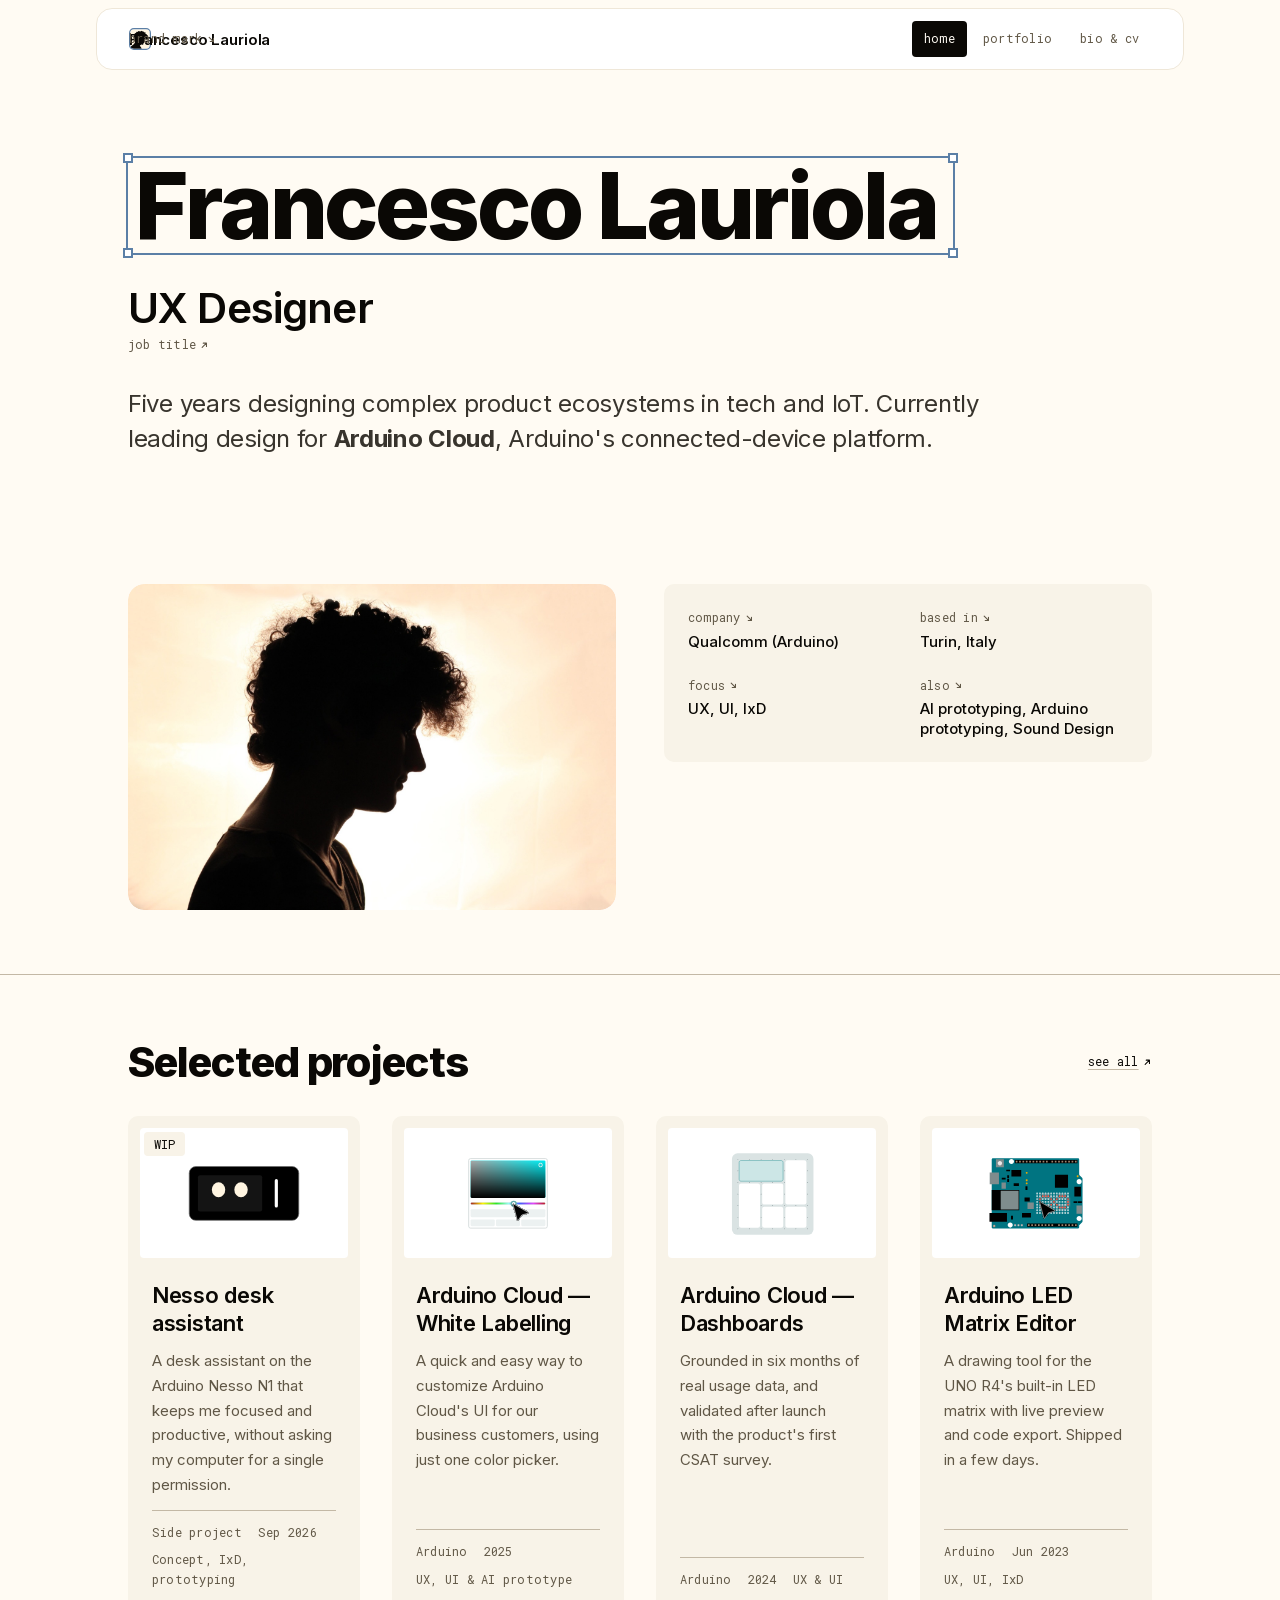
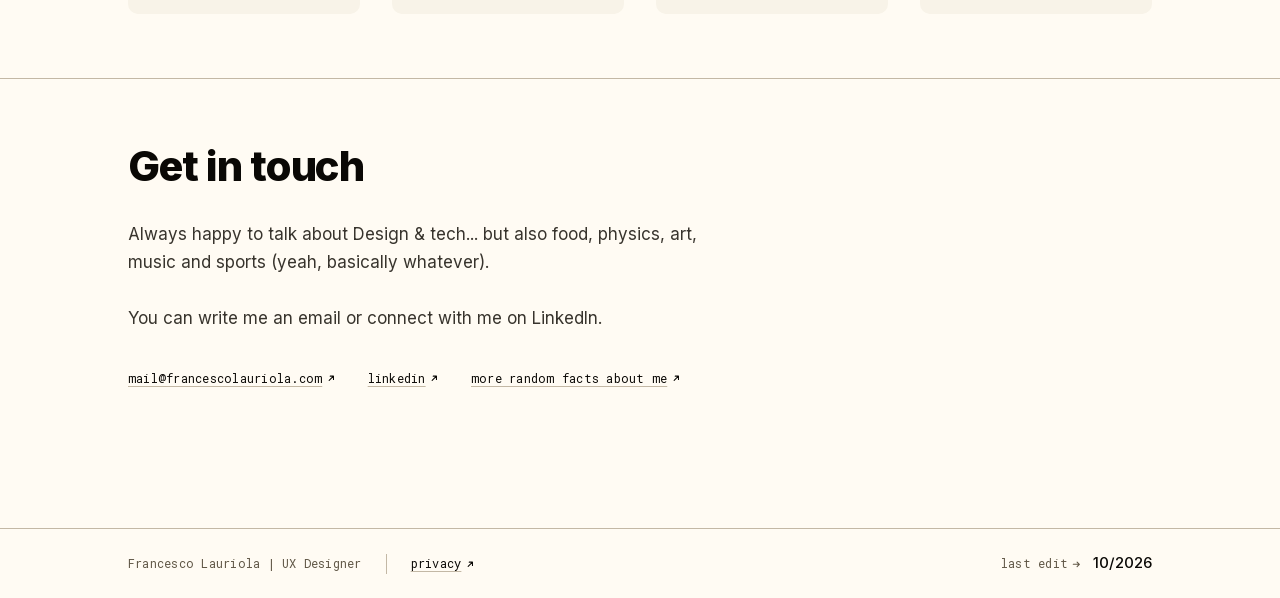
==== commit 217c6906: "Refresh favicon cache, add PNG fallbacks, last edit 10/2026" ====
--- a/index.html
+++ b/index.html
@@ -17,7 +17,10 @@
 <meta name="theme-color" content="#F8F3E8">
 <meta name="theme-color" content="#0A0805" media="(prefers-color-scheme: dark)">
 
-<link rel="icon" href="favicon.svg" type="image/svg+xml">
+<!-- ?v= busts the browsers' favicon cache: bump it whenever favicon.svg changes -->
+<link rel="icon" href="favicon.svg?v=2" type="image/svg+xml">
+<link rel="icon" href="favicon-96.png?v=2" type="image/png" sizes="96x96">
+<link rel="apple-touch-icon" href="apple-touch-icon.png?v=2">
 <link rel="preload" href="assets/fonts/inter-latin.woff2" as="font" type="font/woff2" crossorigin>
 <link rel="preload" href="assets/fonts/robotomono-latin.woff2" as="font" type="font/woff2" crossorigin>
 <link rel="stylesheet" href="assets/css/site.css">
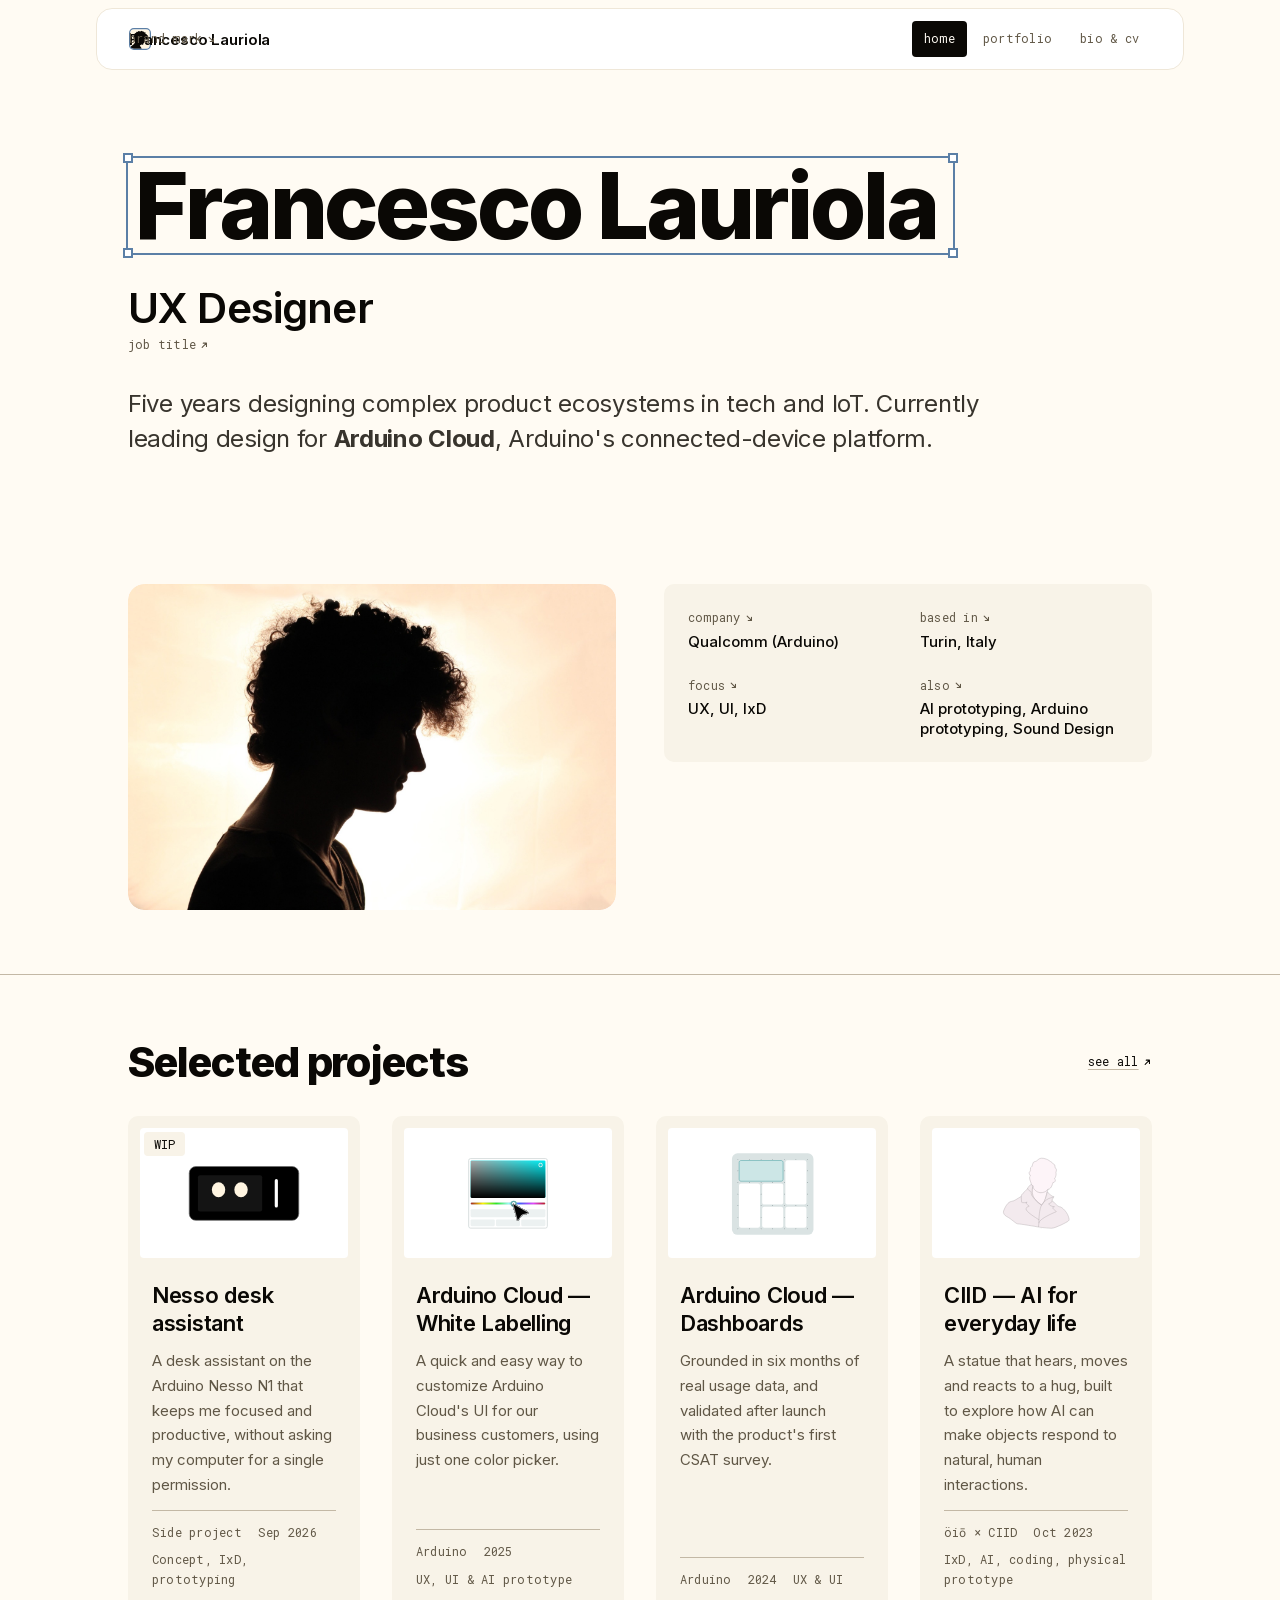
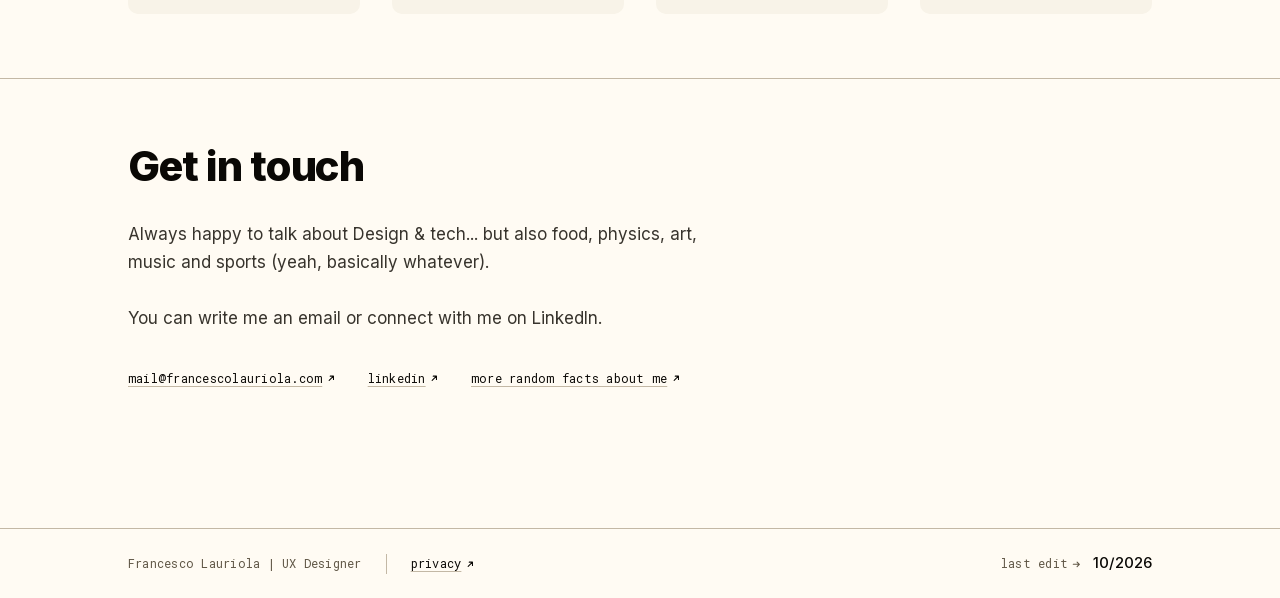
==== commit e310ab00: "Home: CIID replaces LED Matrix; new CIID card copy" ====
--- a/index.html
+++ b/index.html
@@ -296,23 +296,23 @@
           <button class="grip" type="button" aria-label="Move this project (drag, or use the arrow keys)">
             <svg aria-hidden="true"><use href="#i-grip"/></svg>
           </button>
-          <div class="project-card__cover" data-cover="led-matrix">
-            <img src="assets/img/projects/Cover/LED%20Matrix.svg" width="296" height="185" loading="lazy"
-                 alt="Project cover: Arduino LED Matrix Editor.">
+          <div class="project-card__cover" data-cover="ciid">
+            <img src="assets/img/projects/Cover/CIID.svg" width="296" height="185" loading="lazy"
+                 alt="Project cover: AI for everyday life, öiō × CIID workshop on Lake Como.">
           </div>
           <div class="project-card__body">
             <h3 class="h3 project-card__title">
-              <a class="project-card__link" href="/led-matrix-editor" draggable="false">Arduino LED Matrix Editor</a>
+              <a class="project-card__link" href="/ciid" draggable="false">CIID — AI for everyday life</a>
             </h3>
             <p class="project-card__desc">
-              A drawing tool for the UNO R4's built-in LED matrix with live preview
-              and code export. Shipped in a few days.
+              A statue that hears, moves and reacts to a hug, built to explore how AI
+              can make objects respond to natural, human interactions.
             </p>
             <div class="project-card__foot">
               <div class="meta-row">
-                <span class="mono">Arduino</span>
-                <span class="mono">Jun 2023</span>
-                <span class="mono">UX, UI, IxD</span>
+                <span class="mono">öiō × CIID</span>
+                <span class="mono">Oct 2023</span>
+                <span class="mono">IxD, AI, coding, physical prototype</span>
               </div>
             </div>
           </div>
--- a/assets/css/site.css
+++ b/assets/css/site.css
@@ -1756,12 +1756,9 @@
    Under 56rem the panel drops below the media. Chosen from six prototyped
    variants, where it was D. */
 
-/* The trigger on the page. The frame on hover would be the sortable-block
-   language; a lighter touch is enough here, since the ⤢ badge says the rest. */
-@media (hover: hover) {
-  .lb-thumb { transition: opacity 0.18s ease; }
-  .lb-thumb:hover { opacity: 0.92; }
-}
+/* The trigger on the page. No hover effect on the image itself: the ⤢
+   badge says it opens. A fade used to dim it, but on overlapping windows
+   (.shots) the one behind showed through the hovered one. */
 .lb-thumb:focus-visible { outline: 2px solid var(--select); outline-offset: 3px; }
 
 /* :where() keeps this at zero specificity: .figure needs a
@@ -2313,3 +2310,47 @@
 }
 
 @media print { .gate { display: none; } }
+
+
+/* --- 7.28 Theme on scroll (prototype) ------------------------------------
+   The dark mode case study turns dark from its Final Design section — see
+   assets/js/theme-scroll.js, which also puts .theme-scroll on <html> and
+   registers the colour tokens below as <color>s. Registered, a custom
+   property can be transitioned, and every component reading it follows, so
+   the whole page fades instead of snapping.
+
+   --bg can't fade: in the dark theme it is a gradient. Here the body draws
+   its own two-stop gradient instead, flat in light (both stops warm-50) and
+   the dark theme's gradient in dark, and the stops fade like the rest.
+
+   Two speeds. Fading text and ground together, both cross the same grey
+   halfway and the words vanish for a moment — a quick text fade still
+   crosses that grey. So the grounds (background, surfaces, hairlines) fade
+   over 1s, and the text doesn't fade at all: it jumps at their midpoint,
+   0.5s in, where both the light and the dark text read on the grey.
+   prefers-reduced-motion is handled by § 8: the switch becomes instant. */
+
+.theme-scroll {
+  --bg-from: var(--warm-50);
+  --bg-to:   var(--warm-50);
+  transition-property: --bg-from, --bg-to, --surface, --surface-alt, --border, --border-subtle,
+    --text-muted, --text, --text-strong, --on-strong, --error;
+  transition-duration: 1s, 1s, 1s, 1s, 1s, 1s,
+    0s, 0s, 0s, 0s, 0s;
+  transition-delay: 0s, 0s, 0s, 0s, 0s, 0s,
+    0.5s, 0.5s, 0.5s, 0.5s, 0.5s;
+  transition-timing-function: cubic-bezier(0.45, 0, 0.55, 1);
+}
+.theme-scroll[data-theme='dark'] {
+  --bg-from: var(--warm-900);
+  --bg-to:   var(--warm-950);
+}
+@media (prefers-color-scheme: dark) {
+  .theme-scroll:not([data-theme='light']) {
+    --bg-from: var(--warm-900);
+    --bg-to:   var(--warm-950);
+  }
+}
+.theme-scroll body {
+  background: linear-gradient(153deg, var(--bg-from) 0%, var(--bg-to) 100%), var(--bg-to);
+}
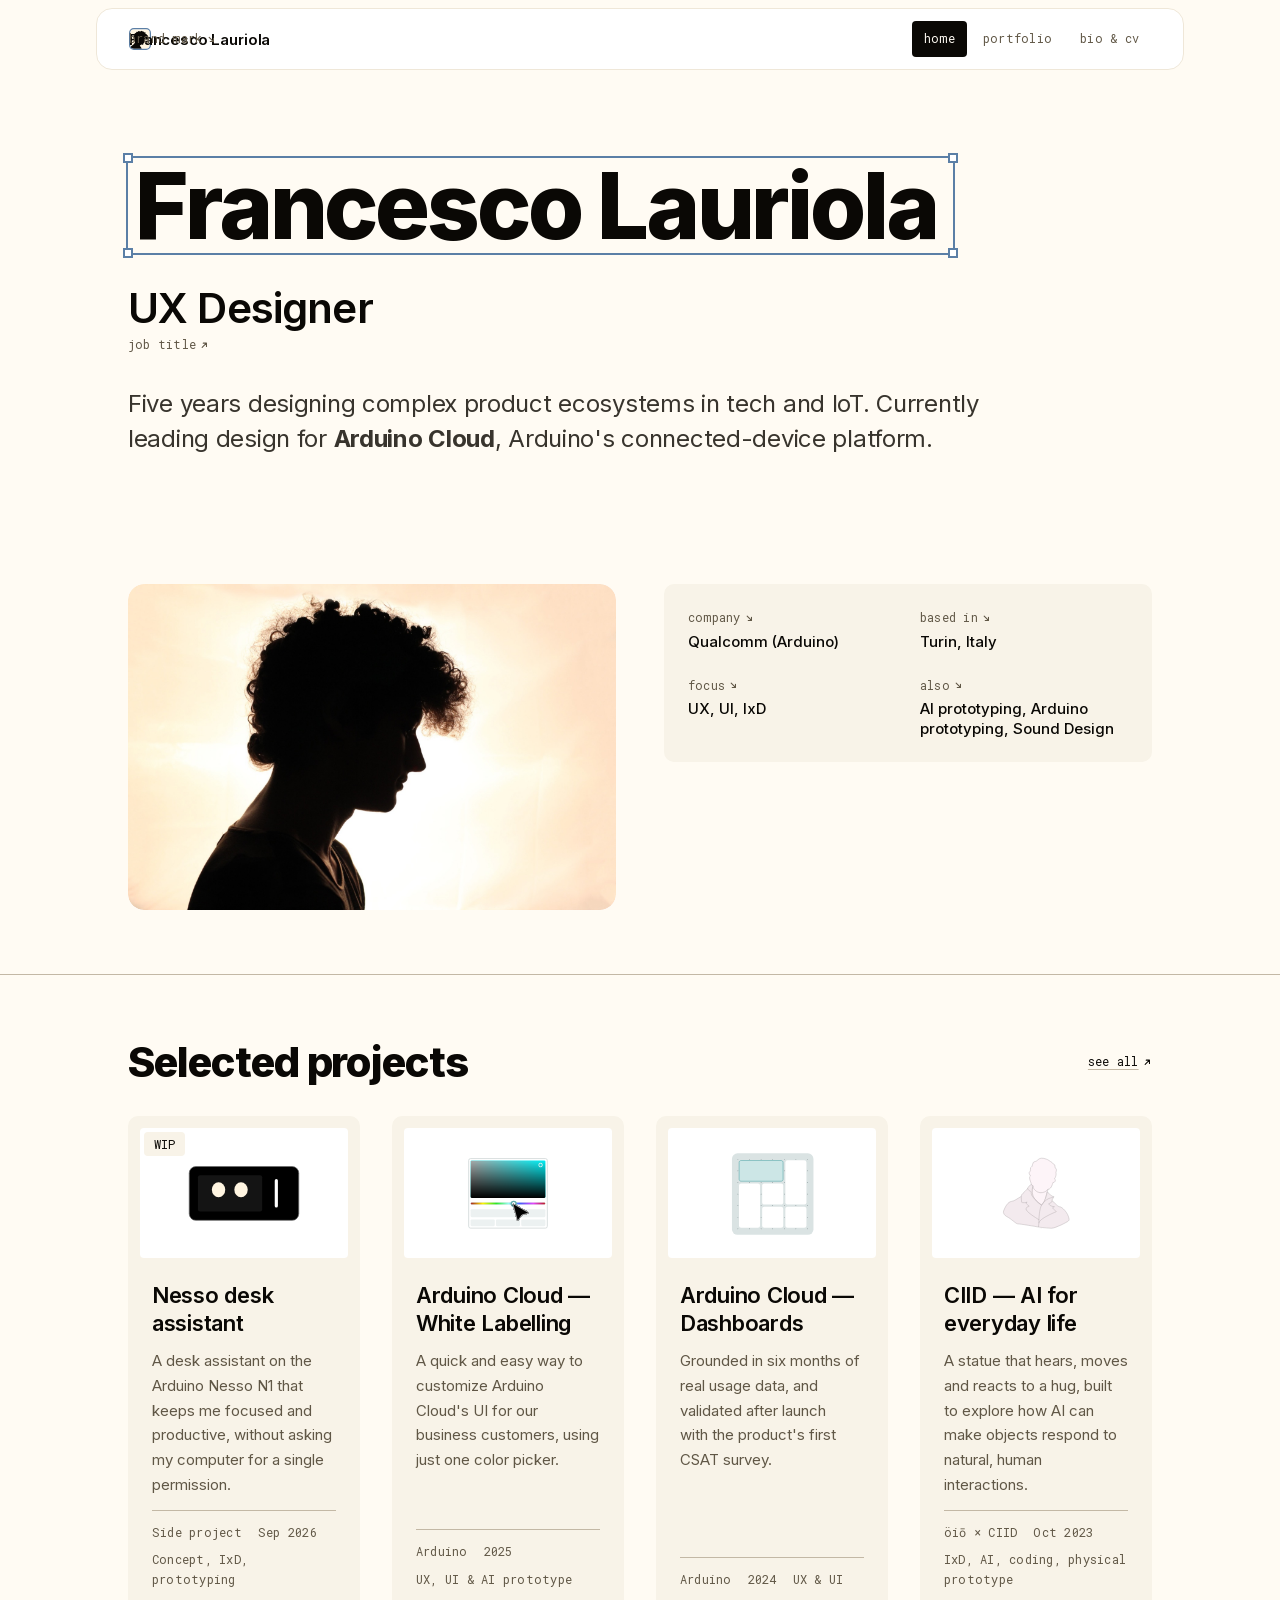
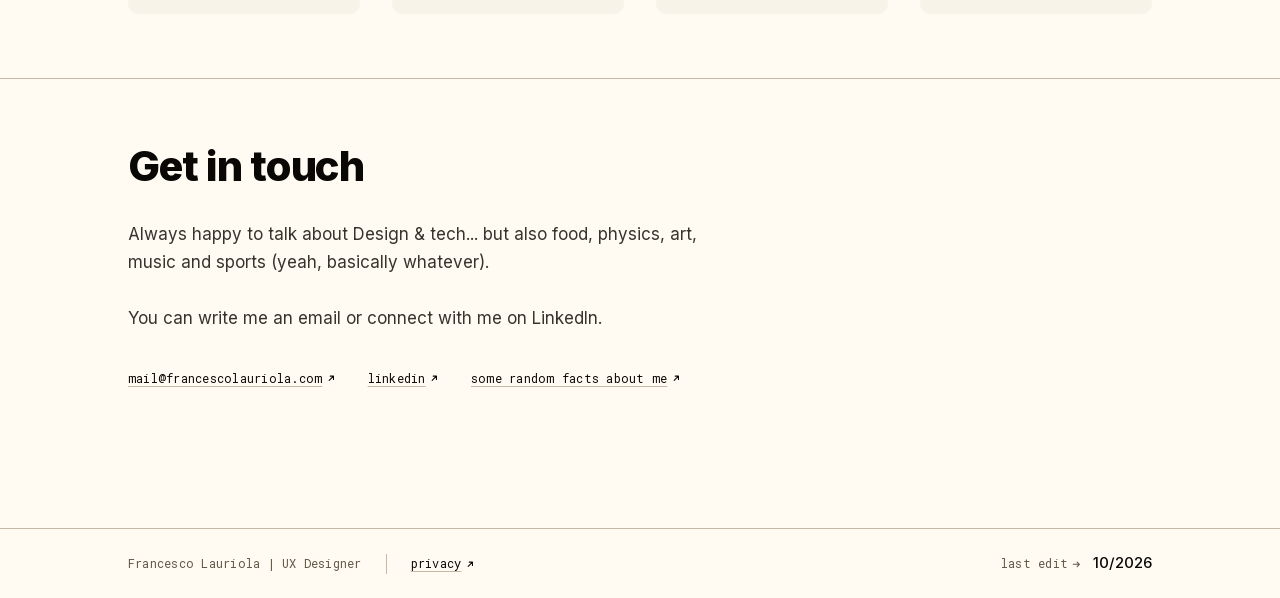
==== commit a524b77b: "Bio: the night sky behind 'looking up'; privacy note; Lucide licence (ISC); anchors clear the header" ====
--- a/index.html
+++ b/index.html
@@ -57,7 +57,8 @@
     <path d="M3 9 9 3M4.5 3H9v4.5" fill="none" stroke="currentColor" stroke-width="1.5"
           stroke-linecap="round" stroke-linejoin="round"/>
   </symbol>
-  <!-- Lucide icons (MIT) — https://lucide.dev -->
+  <!-- Lucide icons (ISC) — https://lucide.dev. The licence travels with them:
+       assets/LICENSE-Lucide.txt -->
   <symbol id="i-grip" viewBox="0 0 24 24">
     <circle cx="9" cy="5" r="1.6"/><circle cx="9" cy="12" r="1.6"/><circle cx="9" cy="19" r="1.6"/>
     <circle cx="15" cy="5" r="1.6"/><circle cx="15" cy="12" r="1.6"/><circle cx="15" cy="19" r="1.6"/>
@@ -350,7 +351,7 @@
           linkedin <svg class="arrow" aria-hidden="true"><use href="#arrow"/></svg>
         </a>
         <a class="out" href="/bio#random-facts">
-          more random facts about me <svg class="arrow" aria-hidden="true"><use href="#arrow"/></svg>
+          some random facts about me <svg class="arrow" aria-hidden="true"><use href="#arrow"/></svg>
         </a>
       </div>
     </div>
--- a/assets/css/site.css
+++ b/assets/css/site.css
@@ -205,6 +205,14 @@
 *, *::before, *::after { box-sizing: border-box; }
 
 html { -webkit-text-size-adjust: 100%; cursor: var(--cursor); }
+
+/* The header sticks over the page (§ 7: .site-header 8px from the top, 1px
+   border each side; .site-header__inner 3.25rem tall, 3.75rem from 40rem).
+   A jump to an anchor — the home's link to the bio's random facts, "Skip to
+   content" — and a tab to a field stop below it, not under it. Change these
+   two with the header. */
+html { scroll-padding-top: calc(8px + 3.25rem + 2px); }
+@media (min-width: 40rem) { html { scroll-padding-top: calc(8px + 3.75rem + 2px); } }
 
 body {
   margin: 0;
@@ -1451,7 +1459,8 @@
    Home only. Cards can be dragged into a new order; the portrait and the
    facts chip can swap places. Mouse: drag from anywhere on the block.
    Touch: long-press anywhere, or drag the ⋮⋮ grip straight away — so a
-   normal tap still scrolls the page. Icons are Lucide (MIT), inlined. */
+   normal tap still scrolls the page. Icons are Lucide (ISC), inlined; the
+   licence is in assets/LICENSE-Lucide.txt. */
 
 [data-sortable] > * { position: relative; }
 
@@ -2354,3 +2363,212 @@
 .theme-scroll body {
   background: linear-gradient(153deg, var(--bg-from) 0%, var(--bg-to) 100%), var(--bg-to);
 }
+
+
+/* --- 7.29 Night sky ("looking up", bio) ------------------------------------
+   The bio's "looking up" fact opens the sky over my hometown, right now:
+   assets/js/sky.js draws it on a canvas; the chrome around it — heading and
+   time, credits, where you are looking, "reset position" — is plain HTML
+   with these rules. The sky is always the dark theme, whatever the page is in.
+   Credits card: the constellation figures are CC BY 3.0 and need a visible
+   credit; keep its text in step with the sources in assets/js/sky-data.js. */
+
+/* The label that is a button, like "wanna see a magic trick?": no chrome,
+   the same muted mono. The only arrow on the site that points straight up. */
+.lookup {
+  margin: calc(-1 * var(--sp-1)) 0;
+  padding: var(--sp-1) 0;          /* a taller tap target, same position */
+  border: 0;
+  background: none;
+  font-family: var(--font-mono);
+  -webkit-tap-highlight-color: transparent;
+}
+.lookup:hover { color: var(--text); }
+
+/* The affordance: a stroke under the label draws itself in from the left,
+   holds, leaves to the right, rests — 3 s a loop. It stops once tapped
+   (the label is then an instruction), and on hover stays drawn. Only once
+   sky.js has run (.is-live): with JS off the label stays still. */
+.lookup [data-sky-text] { position: relative; }
+.lookup [data-sky-text]::after {
+  content: '';
+  position: absolute;
+  left: 0; right: 0; bottom: -2px;
+  height: 1px;
+  background: currentColor;
+  transform: scaleX(0);
+  transform-origin: left center;
+}
+.lookup.is-live [data-sky-text]::after { animation: lookup-underline 3s ease-in-out infinite; }
+@keyframes lookup-underline {
+  0%     { transform: scaleX(0); transform-origin: left center; }
+  30%    { transform: scaleX(1); transform-origin: left center; }
+  45%    { transform: scaleX(1); transform-origin: left center; }
+  45.01% { transform: scaleX(1); transform-origin: right center; }
+  75%    { transform: scaleX(0); transform-origin: right center; }
+  100%   { transform: scaleX(0); transform-origin: right center; }
+}
+.lookup.is-live:hover [data-sky-text]::after { animation: none; transform: scaleX(1); }
+.lookup.is-armed [data-sky-text]::after { animation: none; transform: scaleX(0); }
+@media (prefers-reduced-motion: reduce) {
+  .lookup.is-live [data-sky-text]::after { animation: none; transform: scaleX(1); opacity: 0.5; }
+}
+.lookup.is-armed { color: var(--text); }
+.arrow--up { transform: rotate(-45deg); }
+
+/* the sky */
+
+html.sky-open { overflow: hidden; }
+
+.sky {
+  /* always the dark theme, whatever the page is in */
+  --text-muted:  var(--warm-400);
+  --text:        var(--warm-200);
+  --text-strong: var(--warm-50);
+  color-scheme: dark;
+
+  position: fixed;
+  inset: 0;
+  z-index: 100;
+  background: linear-gradient(153deg, var(--warm-900) 0%, var(--warm-950) 100%), var(--warm-950);
+  opacity: 0;
+  transition: opacity 0.45s ease;
+  touch-action: none;
+  -webkit-user-select: none;
+  user-select: none;
+}
+.sky[hidden] { display: none; }
+.sky.is-open { opacity: 1; }
+@media (prefers-reduced-motion: reduce) { .sky { transition: none; } }
+
+.sky__canvas { position: absolute; inset: 0; width: 100%; height: 100%; cursor: grab; }
+.sky.is-dragging .sky__canvas { cursor: grabbing; }
+
+.sky__hud {
+  position: absolute;
+  top: 0; left: 0; right: 0;
+  display: flex;
+  justify-content: space-between;
+  align-items: flex-start;
+  gap: var(--sp-4);
+  padding: max(var(--sp-4), env(safe-area-inset-top)) max(var(--sp-4), env(safe-area-inset-right)) 0 max(var(--sp-4), env(safe-area-inset-left));
+  pointer-events: none;
+}
+.sky__hud > * { pointer-events: auto; }
+/* stars pass behind the text: a halo in the sky's own colour keeps it legible */
+.sky__hud { text-shadow: 0 0 4px var(--warm-950), 0 0 10px var(--warm-950); }
+.sky__note { max-width: 15rem; white-space: normal; }
+.sky__note[hidden] { display: none; }
+
+.sky__close {
+  display: inline-flex;
+  align-items: center;
+  gap: 0.4em;
+  padding: var(--sp-2) 0 var(--sp-2) var(--sp-2);
+  border: 0;
+  background: none;
+  font-family: var(--font-mono);
+}
+.sky__close:hover { color: var(--text-strong); }
+.sky__close svg { width: 0.8em; height: 0.8em; stroke: currentColor; stroke-width: 1.5; fill: none; }
+
+/* Under the date: a mono label that happens to be a button, like the one
+   that opened the sky. */
+.sky__credits-open {
+  margin-top: var(--sp-1);
+  padding: var(--sp-1) 0;
+  border: 0;
+  background: none;
+  font-family: var(--font-mono);
+  text-decoration: underline;
+  text-decoration-color: var(--warm-700);
+  text-underline-offset: 0.25em;
+}
+.sky__credits-open:hover, .sky__credits-open:focus-visible { color: var(--text-strong); text-decoration-color: currentColor; }
+
+/* Credits: a card over a dimmed sky. Its own scroll, and text that can be
+   selected — the sky around it takes neither. */
+.sky__credits {
+  position: absolute;
+  inset: 0;
+  z-index: 2;
+  display: grid;
+  place-items: center;
+  padding: max(var(--sp-5), env(safe-area-inset-top)) var(--sp-4) max(var(--sp-5), env(safe-area-inset-bottom));
+  background: rgb(10 8 5 / 72%);
+}
+.sky__credits[hidden] { display: none; }
+.sky__credits-card {
+  display: grid;
+  gap: var(--sp-5);
+  width: 100%;
+  max-width: 30rem;
+  max-height: 100%;
+  overflow-y: auto;
+  overscroll-behavior: contain;
+  touch-action: pan-y;
+  -webkit-user-select: text;
+  user-select: text;
+  padding: var(--sp-5);
+  background: var(--warm-850);
+  border: 1px solid var(--warm-700);
+  border-radius: var(--radius);
+}
+.sky__credits-head { display: flex; justify-content: space-between; align-items: center; }
+.sky__credits-title { margin: 0; font-size: var(--step-h3); font-weight: 600; color: var(--text-strong); }
+.sky__credit { margin: 0; font-size: var(--step-small); line-height: 1.45; color: var(--text); }
+.sky__credit p { margin: 0; }
+.sky__credit .link { color: var(--text-strong); }
+
+/* The foot: where you are looking, then the pointer hint or "reset position". */
+.sky__foot {
+  position: absolute;
+  left: 0; right: 0;
+  bottom: max(var(--sp-5), env(safe-area-inset-bottom));
+  display: flex;
+  flex-direction: column;
+  align-items: center;
+  gap: var(--sp-4);
+  pointer-events: none;
+  text-shadow: 0 0 4px var(--warm-950), 0 0 10px var(--warm-950);
+}
+.sky__foot > * { pointer-events: auto; }
+
+.sky__readout { display: flex; gap: var(--sp-6); }
+.sky__readout .meta { align-items: center; }
+.sky__readout .meta__value { font-variant-numeric: tabular-nums; min-width: 4.5em; text-align: center; }
+
+.sky__hint { margin: 0; }
+.sky__hint[hidden] { display: none; }
+
+/* A hairline, because the ground it may sit on is the same warm-850. */
+.sky__reset {
+  display: inline-flex;
+  align-items: center;
+  gap: var(--sp-2);
+  padding: var(--sp-2) var(--sp-3);
+  border: 1px solid var(--warm-700);
+  border-radius: var(--radius-sm);
+  background: var(--warm-850);
+  color: var(--text);
+  font-family: var(--font-mono);
+  white-space: nowrap;
+  text-shadow: none;
+}
+.sky__reset:hover, .sky__reset:focus-visible { color: var(--text-strong); background: var(--warm-800); }
+.sky__reset[hidden] { display: none; }
+.sky__reset svg { width: 14px; height: 14px; fill: none; stroke: currentColor; stroke-width: 2; stroke-linecap: round; stroke-linejoin: round; }
+
+.sky__debug {
+  position: absolute;
+  left: var(--sp-4);
+  top: 50%;
+  margin: 0;
+  padding: var(--sp-2);
+  font: 11px/1.4 var(--font-mono);
+  color: var(--warm-200);
+  background: rgb(10 8 5 / 70%);
+  pointer-events: none;
+  white-space: pre;
+}
+.sky__debug[hidden] { display: none; }
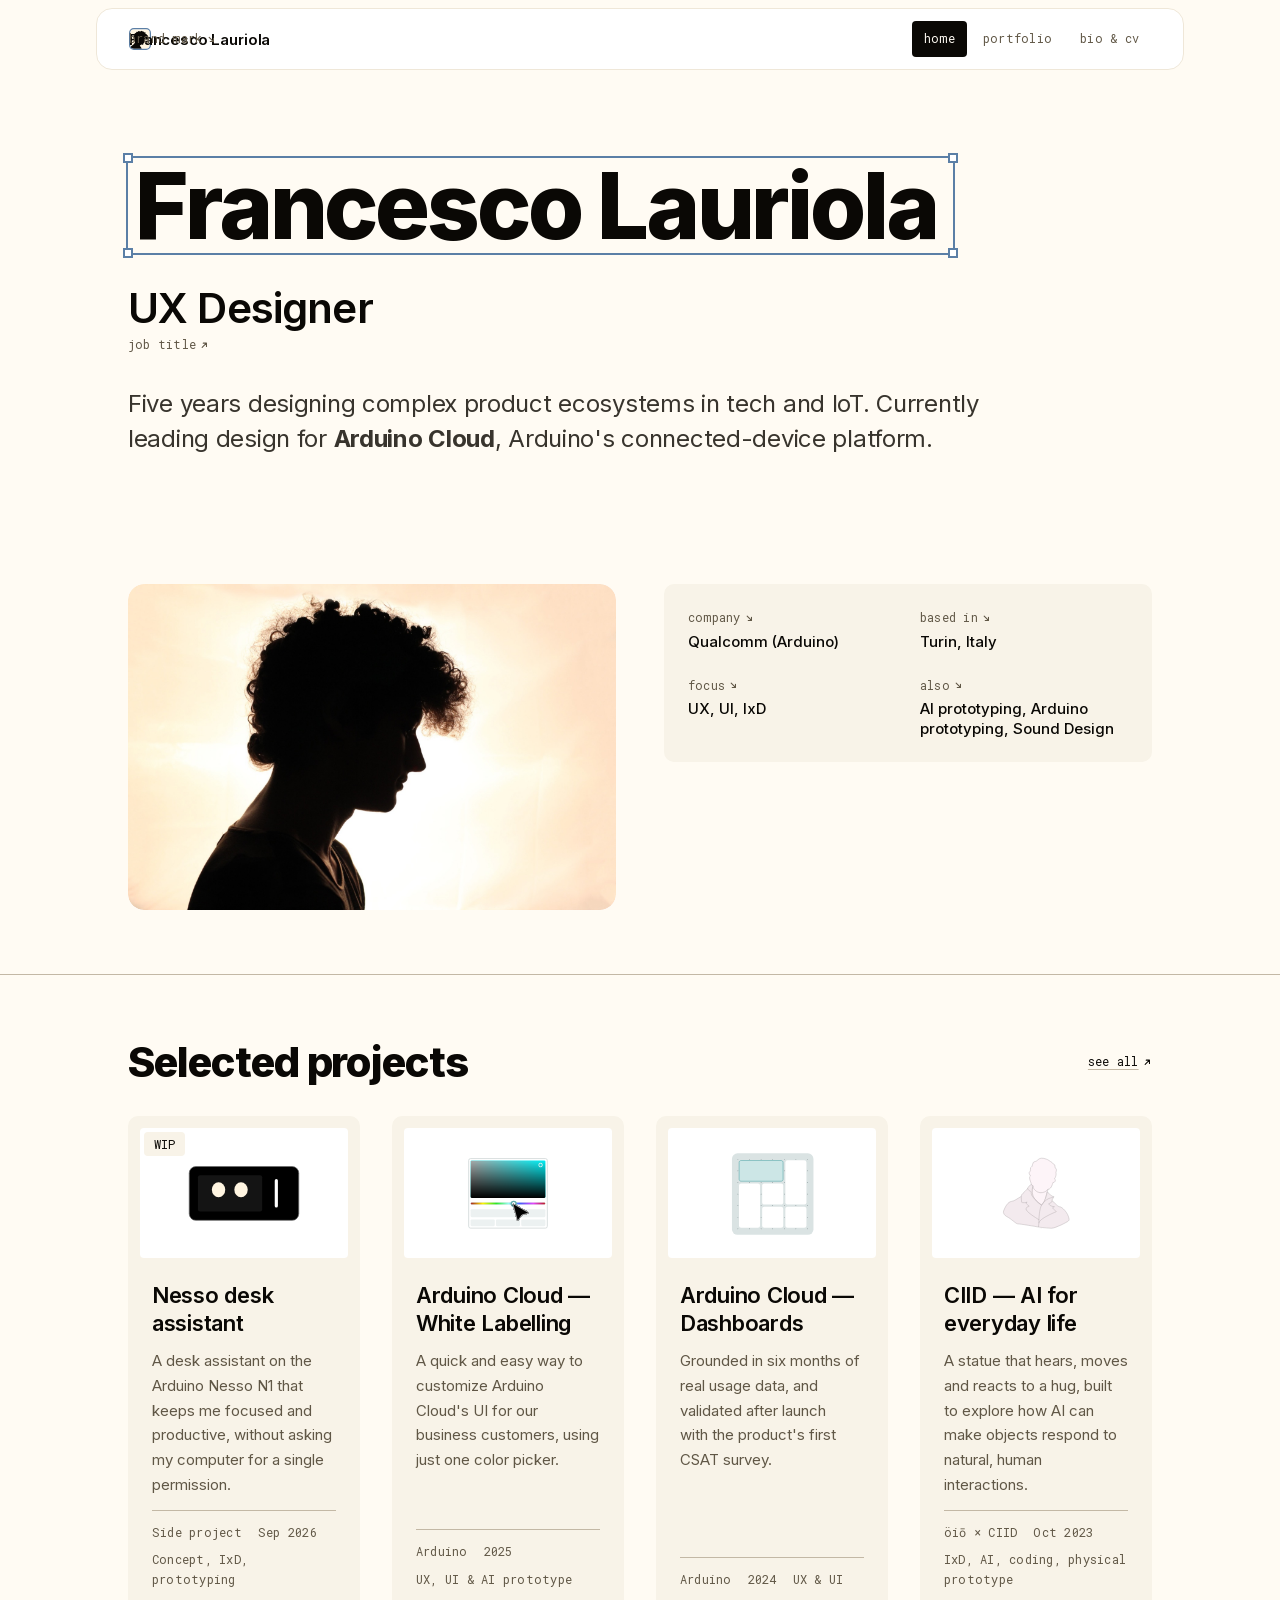
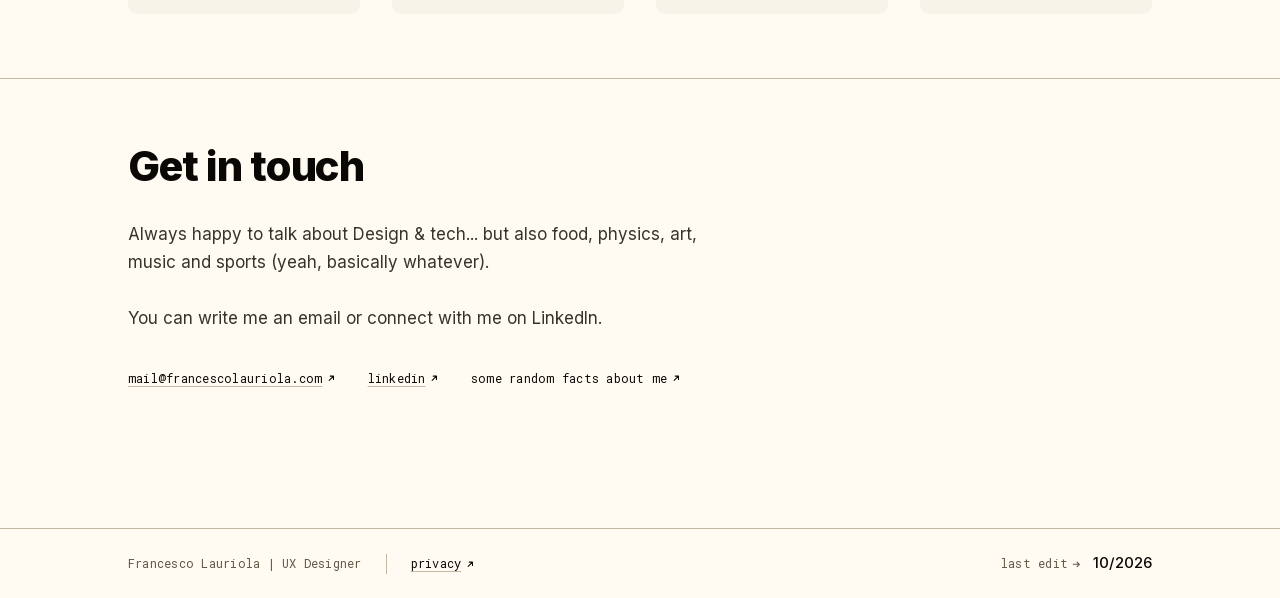
==== commit 2b856d0c: "Home: 'some random facts' link gets the looping underline from 'looking up'" ====
--- a/index.html
+++ b/index.html
@@ -350,8 +350,8 @@
         <a class="out" href="https://www.linkedin.com/in/francesco-lauriola/" target="_blank" rel="noopener">
           linkedin <svg class="arrow" aria-hidden="true"><use href="#arrow"/></svg>
         </a>
-        <a class="out" href="/bio#random-facts">
-          some random facts about me <svg class="arrow" aria-hidden="true"><use href="#arrow"/></svg>
+        <a class="out out--loop" href="/bio#random-facts">
+          <span>some random facts about me</span> <svg class="arrow" aria-hidden="true"><use href="#arrow"/></svg>
         </a>
       </div>
     </div>
--- a/assets/css/site.css
+++ b/assets/css/site.css
@@ -1080,6 +1080,29 @@
 .out:hover { text-decoration-color: var(--select); }
 .out:hover .arrow { transform: translate(1px, -1px); }
 .out:hover .arrow--down { transform: scaleY(-1) translate(1px, -1px); }
+
+/* The home's "some random facts" link borrows the bio's "looking up" loop
+   (§ 7.29): instead of the still underline, a stroke draws in from the left,
+   holds, leaves to the right, 3 s a loop. On hover it stays drawn; with
+   reduced motion it is the plain underline again. */
+.out--loop { text-decoration: none; }
+.out--loop > span { position: relative; }
+.out--loop > span::after {
+  content: '';
+  position: absolute;
+  left: 0; right: 0; bottom: calc(0.2em - 1px);   /* level with the still underlines beside it */
+  height: 1px;
+  background: currentColor;
+  transform: scaleX(0);
+  transform-origin: left center;
+  animation: lookup-underline 3s ease-in-out infinite;
+}
+.out--loop:hover > span::after { animation: none; transform: scaleX(1); background: var(--select); }
+@media (prefers-reduced-motion: reduce) {
+  .out--loop { text-decoration: underline; text-decoration-color: var(--border); }
+  .out--loop:hover { text-decoration-color: var(--select); }
+  .out--loop > span::after { display: none; }
+}
 
 /* Inside a card foot the 44px box would add dead space; the card is the target */
 .project-card__foot .out, .site-footer .out { min-height: 0; }
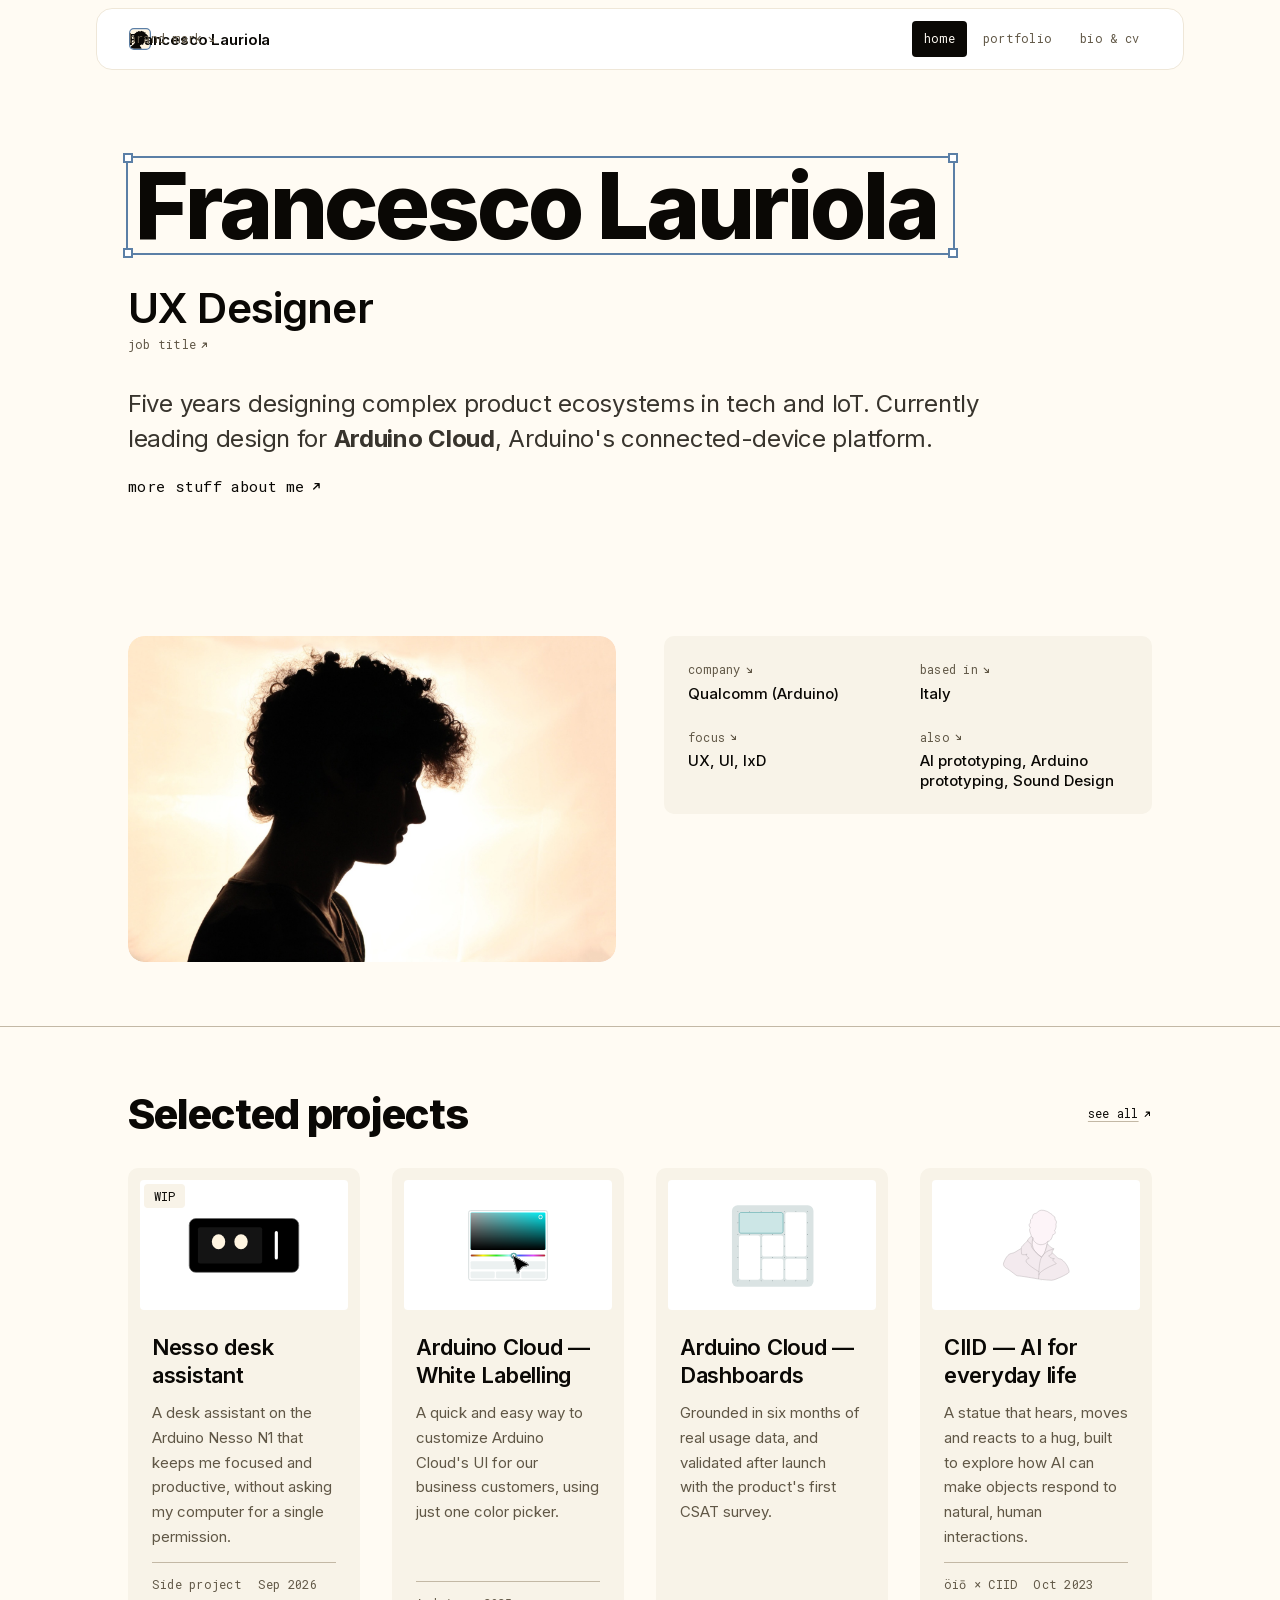
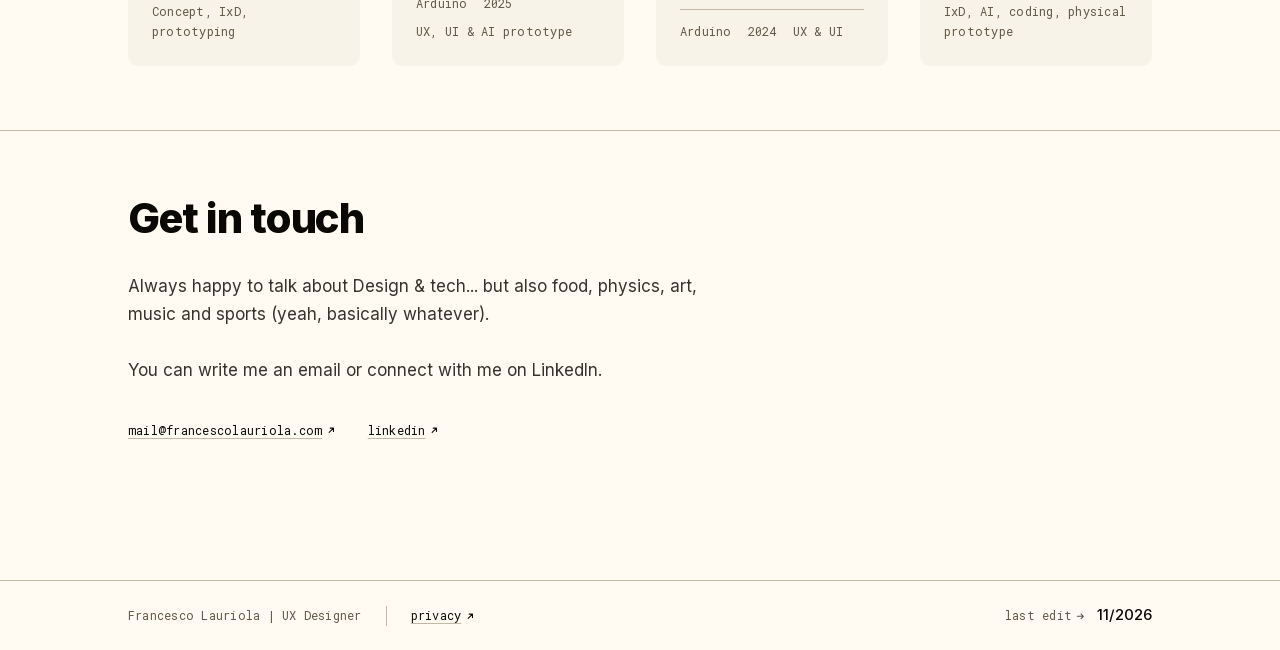
==== commit c70f1a15: "Review pass: home CTA moves under the intro; bio 'Off the clock' before Experience; Nesso copy" ====
--- a/index.html
+++ b/index.html
@@ -119,6 +119,10 @@
         Currently leading design for <strong>Arduino Cloud</strong>, Arduino's
         connected-device platform.
       </p>
+
+      <a class="out out--loop hero__more" href="/bio#random-facts">
+        <span>more stuff about me</span> <svg class="arrow" aria-hidden="true"><use href="#arrow"/></svg>
+      </a>
     </div>
   </section>
 
@@ -152,7 +156,7 @@
           <span class="mono meta__label">
             based in <svg class="arrow arrow--down" aria-hidden="true"><use href="#arrow"/></svg>
           </span>
-          <span class="meta__value">Turin, Italy</span>
+          <span class="meta__value">Italy</span>
         </div>
         <div class="meta">
           <span class="mono meta__label">
@@ -187,7 +191,7 @@
           <button class="mono meta__label trick" type="button" data-motion-ask hidden
                   data-motion-then="now shake your phone">
             <span data-motion-text>wanna see a magic trick?</span>
-            <svg class="arrow arrow--down" aria-hidden="true"><use href="#arrow"/></svg>
+            <svg class="arrow arrow--up" aria-hidden="true"><use href="#arrow"/></svg>
           </button>
           <div class="h2-row">
             <h2 class="h2">Selected projects</h2>
@@ -335,7 +339,7 @@
         </div>
       </div>
 
-      <!-- Borrows from the Random facts on the bio page — keep the two in sync. -->
+      <!-- Borrows from "Off the clock" on the bio page — keep the two in sync. -->
       <p class="prose">
         Always happy to talk about Design & tech... but also food, physics, art, music and sports (yeah, basically whatever).
         <br>
@@ -350,9 +354,6 @@
         <a class="out" href="https://www.linkedin.com/in/francesco-lauriola/" target="_blank" rel="noopener">
           linkedin <svg class="arrow" aria-hidden="true"><use href="#arrow"/></svg>
         </a>
-        <a class="out out--loop" href="/bio#random-facts">
-          <span>some random facts about me</span> <svg class="arrow" aria-hidden="true"><use href="#arrow"/></svg>
-        </a>
       </div>
     </div>
   </section>
--- a/assets/css/site.css
+++ b/assets/css/site.css
@@ -208,7 +208,7 @@
 
 /* The header sticks over the page (§ 7: .site-header 8px from the top, 1px
    border each side; .site-header__inner 3.25rem tall, 3.75rem from 40rem).
-   A jump to an anchor — the home's link to the bio's random facts, "Skip to
+   A jump to an anchor — the home's link to the bio's "Off the clock", "Skip to
    content" — and a tab to a field stop below it, not under it. Change these
    two with the header. */
 html { scroll-padding-top: calc(8px + 3.25rem + 2px); }
@@ -785,6 +785,15 @@
 
 .hero__intro { margin-top: var(--sp-5); }
 
+/* The way into the bio's "Off the clock": a text link under the intro, a step
+   bigger than the other .out links so it holds up next to the lead. */
+.out.hero__more {   /* .out comes later in this file */
+  display: flex;
+  width: fit-content;
+  margin-top: var(--sp-2);
+  font-size: var(--step-small);
+}
+
 @media (min-width: 40rem) {
   .hero { padding-block: var(--sp-8) var(--sp-7); }
   .hero__name { margin-bottom: var(--sp-6); }
@@ -1003,7 +1012,8 @@
 
 /* "wanna see a magic trick?" under the projects heading, iPhone only (covers.js).
    A mono label that happens to be a button: no chrome, same muted ink, the
-   arrow pointing down at the covers that will do the trick. */
+   arrow pointing up. The stroke under it is the bio's "looking up" loop (§ 7.29):
+   it stops once tapped, when the label has become an instruction. */
 .trick {
   padding: var(--sp-1) 0;      /* a taller tap target, same look */
   border: 0;
@@ -1014,6 +1024,22 @@
 .trick[hidden] { display: none; }   /* the author display would otherwise beat the hidden attribute */
 .trick:disabled { color: var(--text-muted); }
 .trick.is-done { opacity: 0; }
+.trick [data-motion-text] { position: relative; }
+.trick [data-motion-text]::after {
+  content: '';
+  position: absolute;
+  left: 0; right: 0; bottom: -2px;
+  height: 1px;
+  background: currentColor;
+  transform: scaleX(0);
+  transform-origin: left center;
+  animation: lookup-underline 3s ease-in-out infinite;
+}
+.trick:disabled [data-motion-text]::after { animation: none; }
+@media (prefers-reduced-motion: reduce) {
+  .trick [data-motion-text]::after { animation: none; transform: scaleX(1); opacity: 0.5; }
+  .trick:disabled [data-motion-text]::after { transform: scaleX(0); }
+}
 
 /* Placeholder for a cover that has not been exported yet. Styled as a title
    card in the same language as the real covers, so it reads as intended.
@@ -1081,7 +1107,7 @@
 .out:hover .arrow { transform: translate(1px, -1px); }
 .out:hover .arrow--down { transform: scaleY(-1) translate(1px, -1px); }
 
-/* The home's "some random facts" link borrows the bio's "looking up" loop
+/* The hero's "more stuff about me" link borrows the bio's "looking up" loop
    (§ 7.29): instead of the still underline, a stroke draws in from the left,
    holds, leaves to the right, 3 s a loop. On hover it stays drawn; with
    reduced motion it is the plain underline again. */
@@ -2397,7 +2423,7 @@
    credit; keep its text in step with the sources in assets/js/sky-data.js. */
 
 /* The label that is a button, like "wanna see a magic trick?": no chrome,
-   the same muted mono. The only arrow on the site that points straight up. */
+   the same muted mono. Its arrow points straight up, like the magic trick's. */
 .lookup {
   margin: calc(-1 * var(--sp-1)) 0;
   padding: var(--sp-1) 0;          /* a taller tap target, same position */
@@ -2409,7 +2435,8 @@
 .lookup:hover { color: var(--text); }
 
 /* The affordance: a stroke under the label draws itself in from the left,
-   holds, leaves to the right, rests — 3 s a loop. It stops once tapped
+   holds, leaves to the right, rests — 3 s a loop, the arrow rising with it
+   and settling as it leaves. It stops once tapped
    (the label is then an instruction), and on hover stays drawn. Only once
    sky.js has run (.is-live): with JS off the label stays still. */
 .lookup [data-sky-text] { position: relative; }
@@ -2438,6 +2465,19 @@
 }
 .lookup.is-armed { color: var(--text); }
 .arrow--up { transform: rotate(-45deg); }
+.lookup.is-live .arrow { animation: lookup-arrow 3s ease-in-out infinite; }
+@keyframes lookup-arrow {
+  0%   { transform: translateY(0) rotate(-45deg); }
+  30%  { transform: translateY(-3px) rotate(-45deg); }
+  45%  { transform: translateY(-3px) rotate(-45deg); }
+  75%  { transform: translateY(0) rotate(-45deg); }
+  100% { transform: translateY(0) rotate(-45deg); }
+}
+.lookup.is-live:hover .arrow { animation: none; transform: translateY(-3px) rotate(-45deg); }
+.lookup.is-live.is-armed .arrow { animation: none; transform: rotate(-45deg); }
+@media (prefers-reduced-motion: reduce) {
+  .lookup.is-live .arrow { animation: none; }
+}
 
 /* the sky */
 
